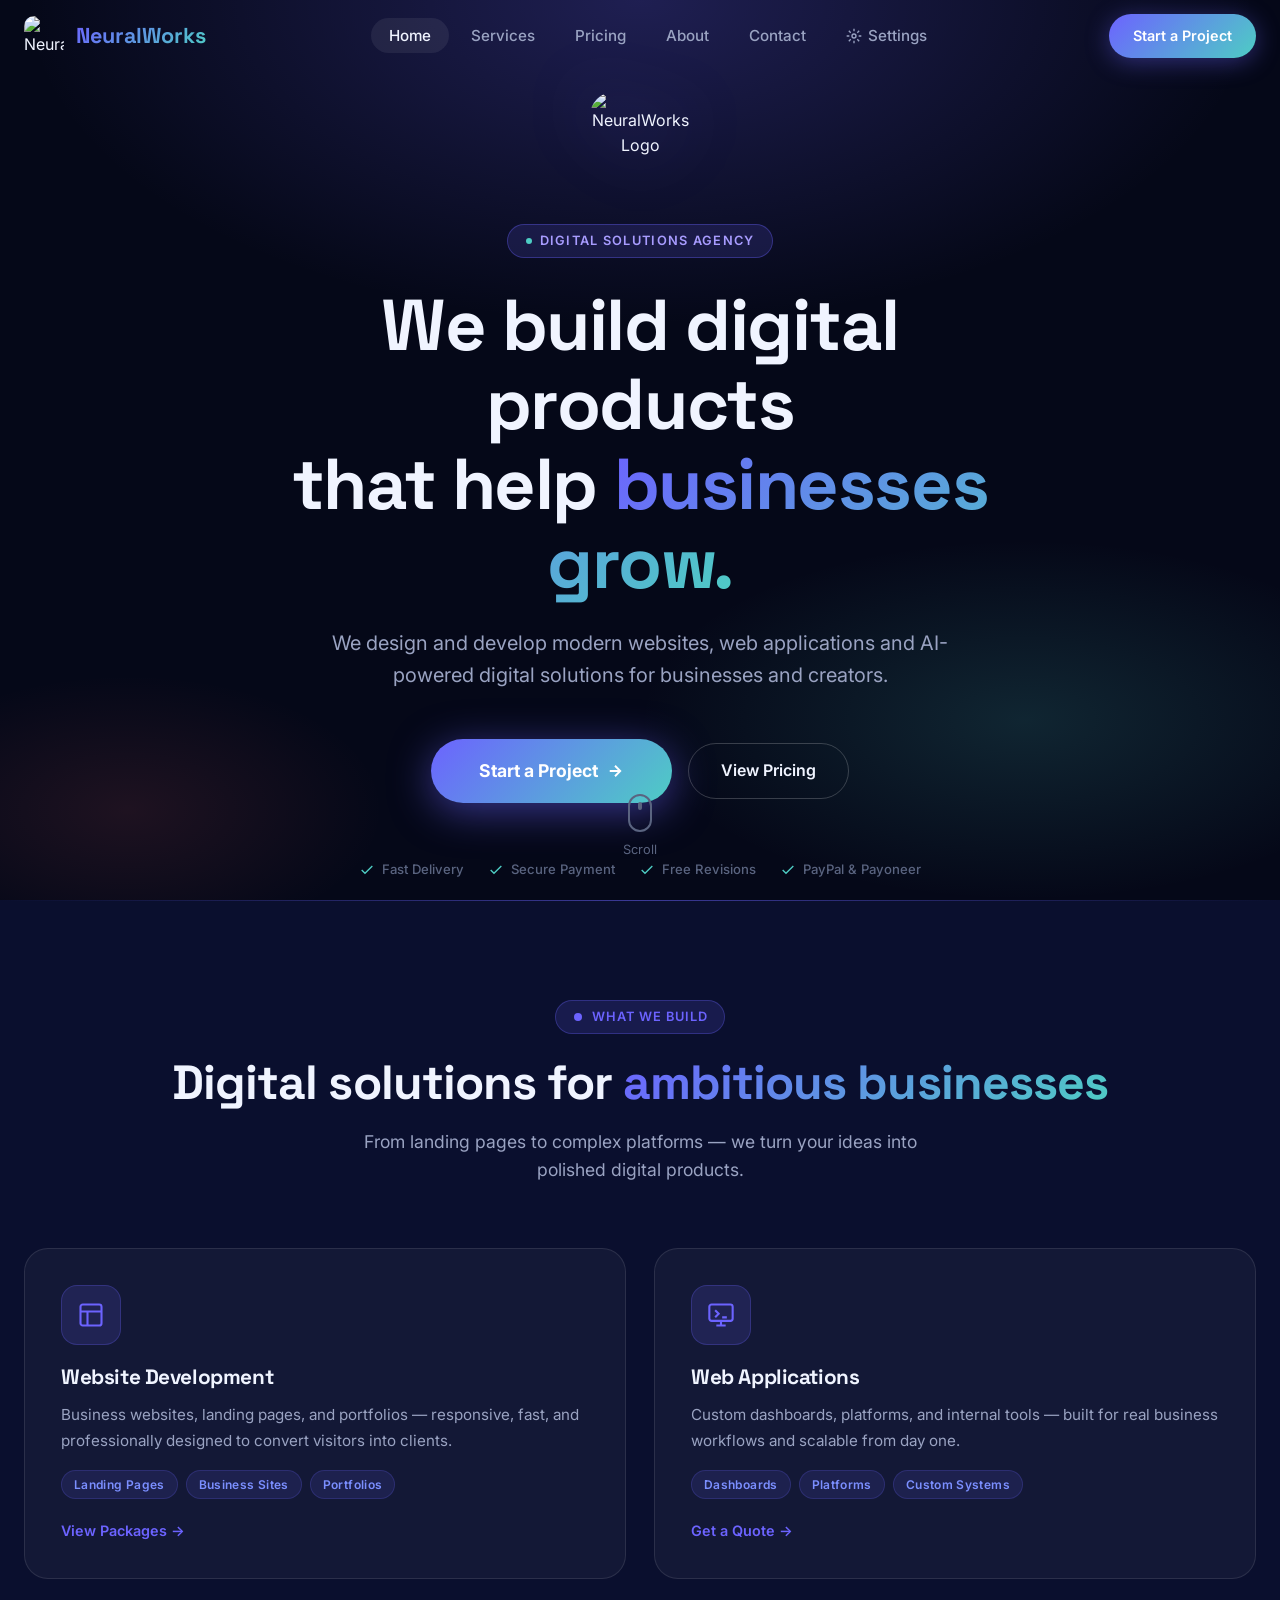
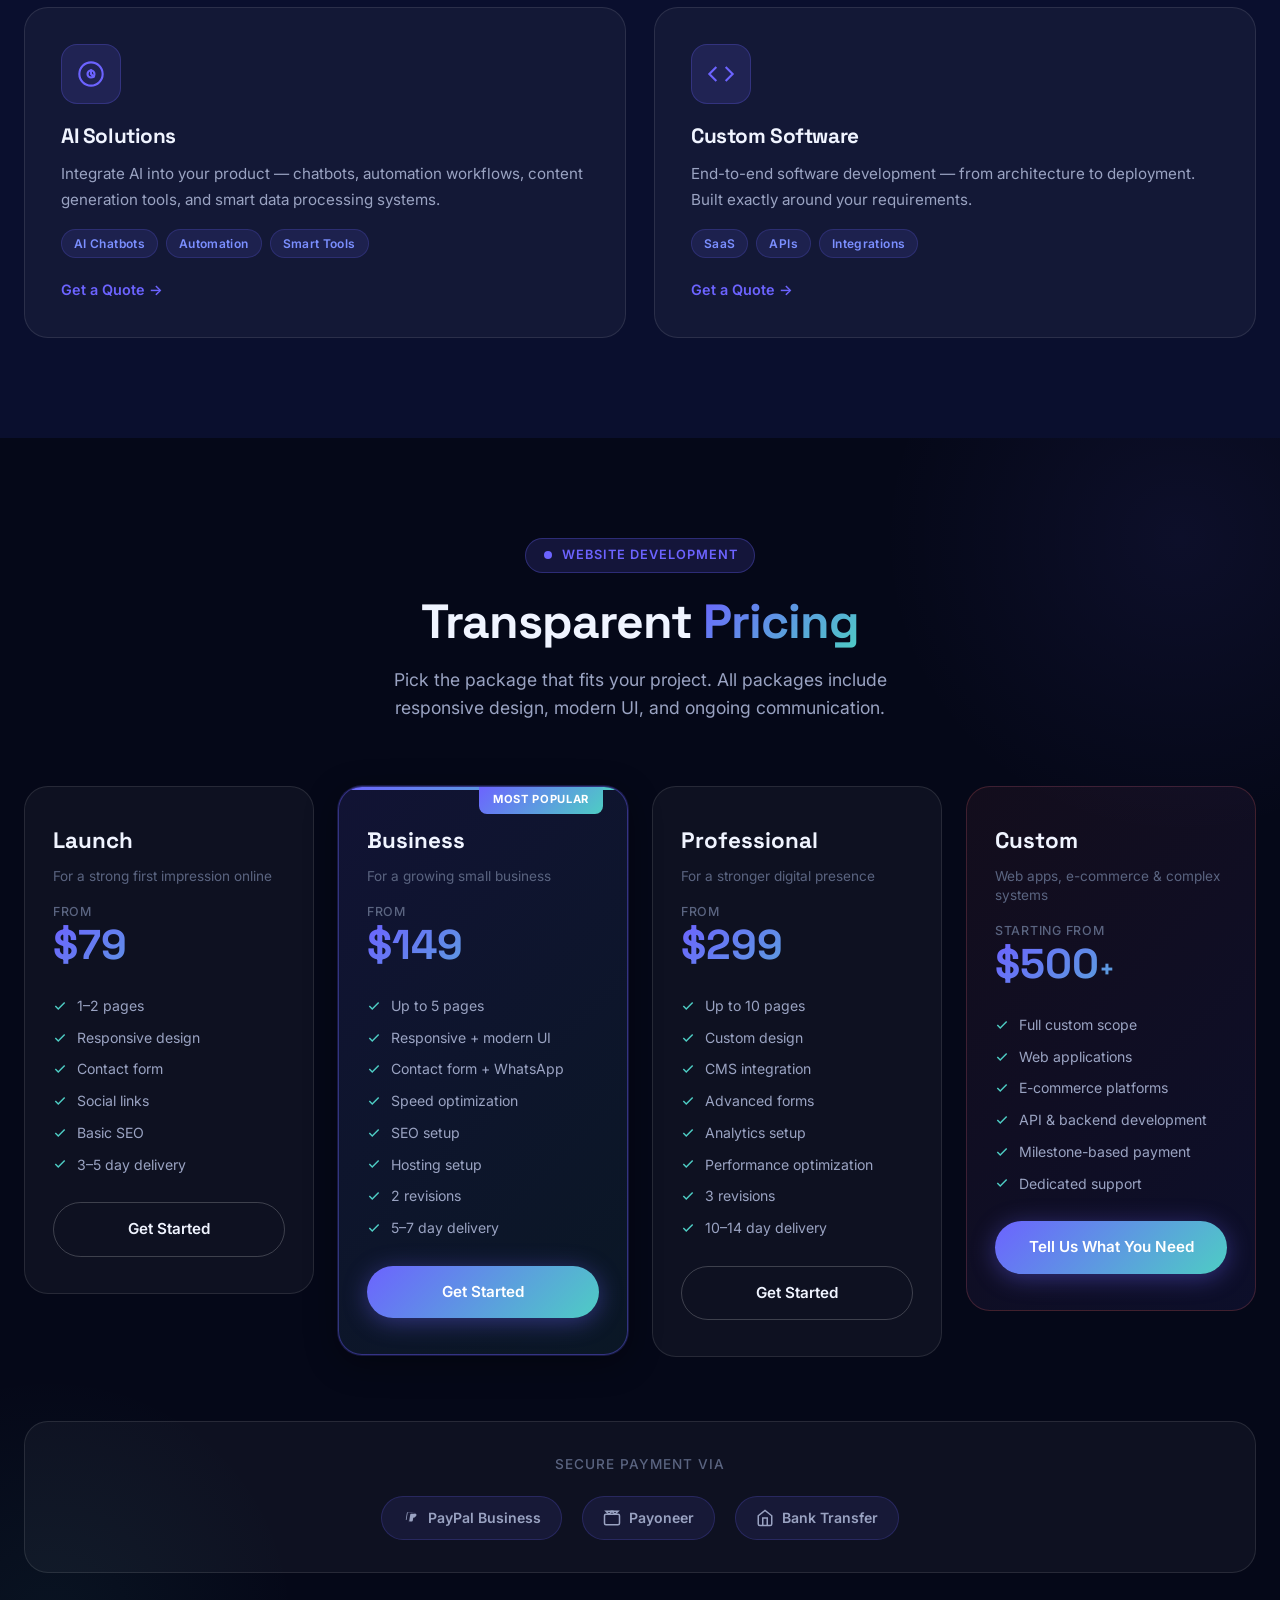
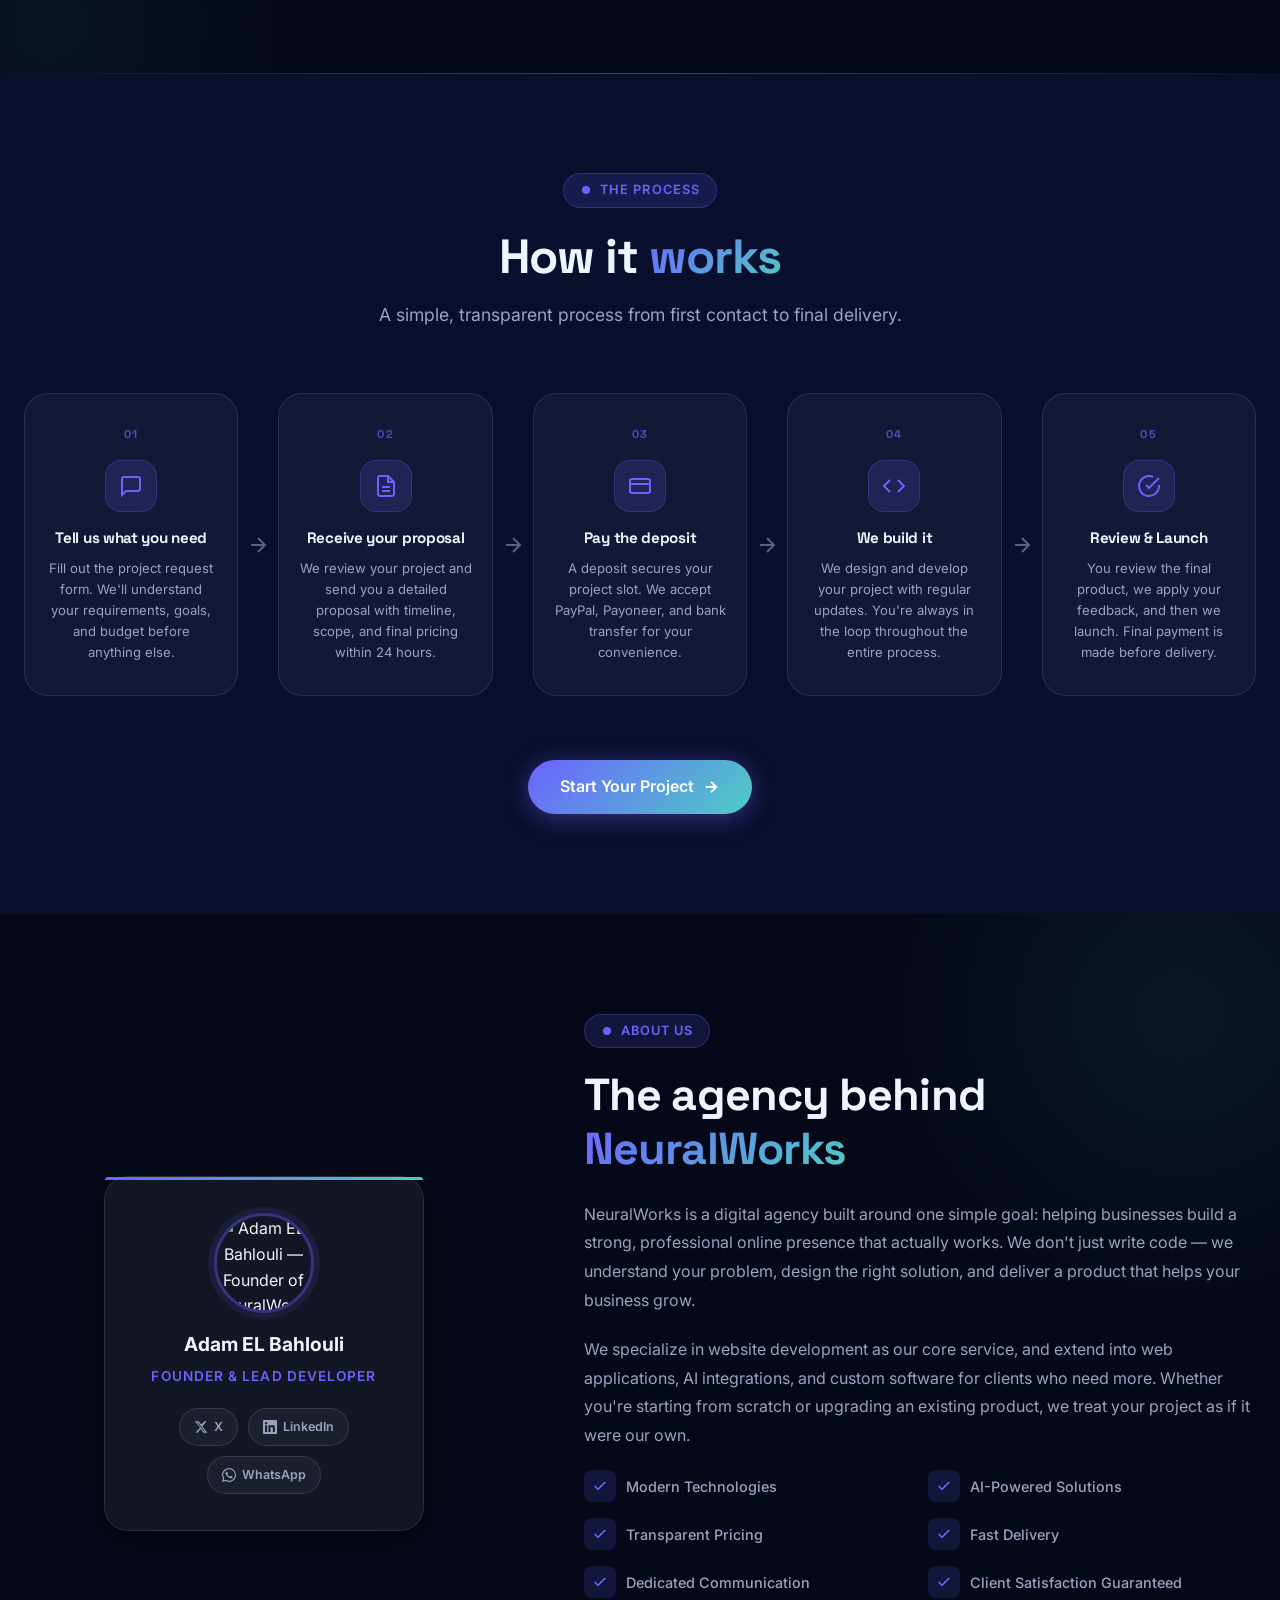
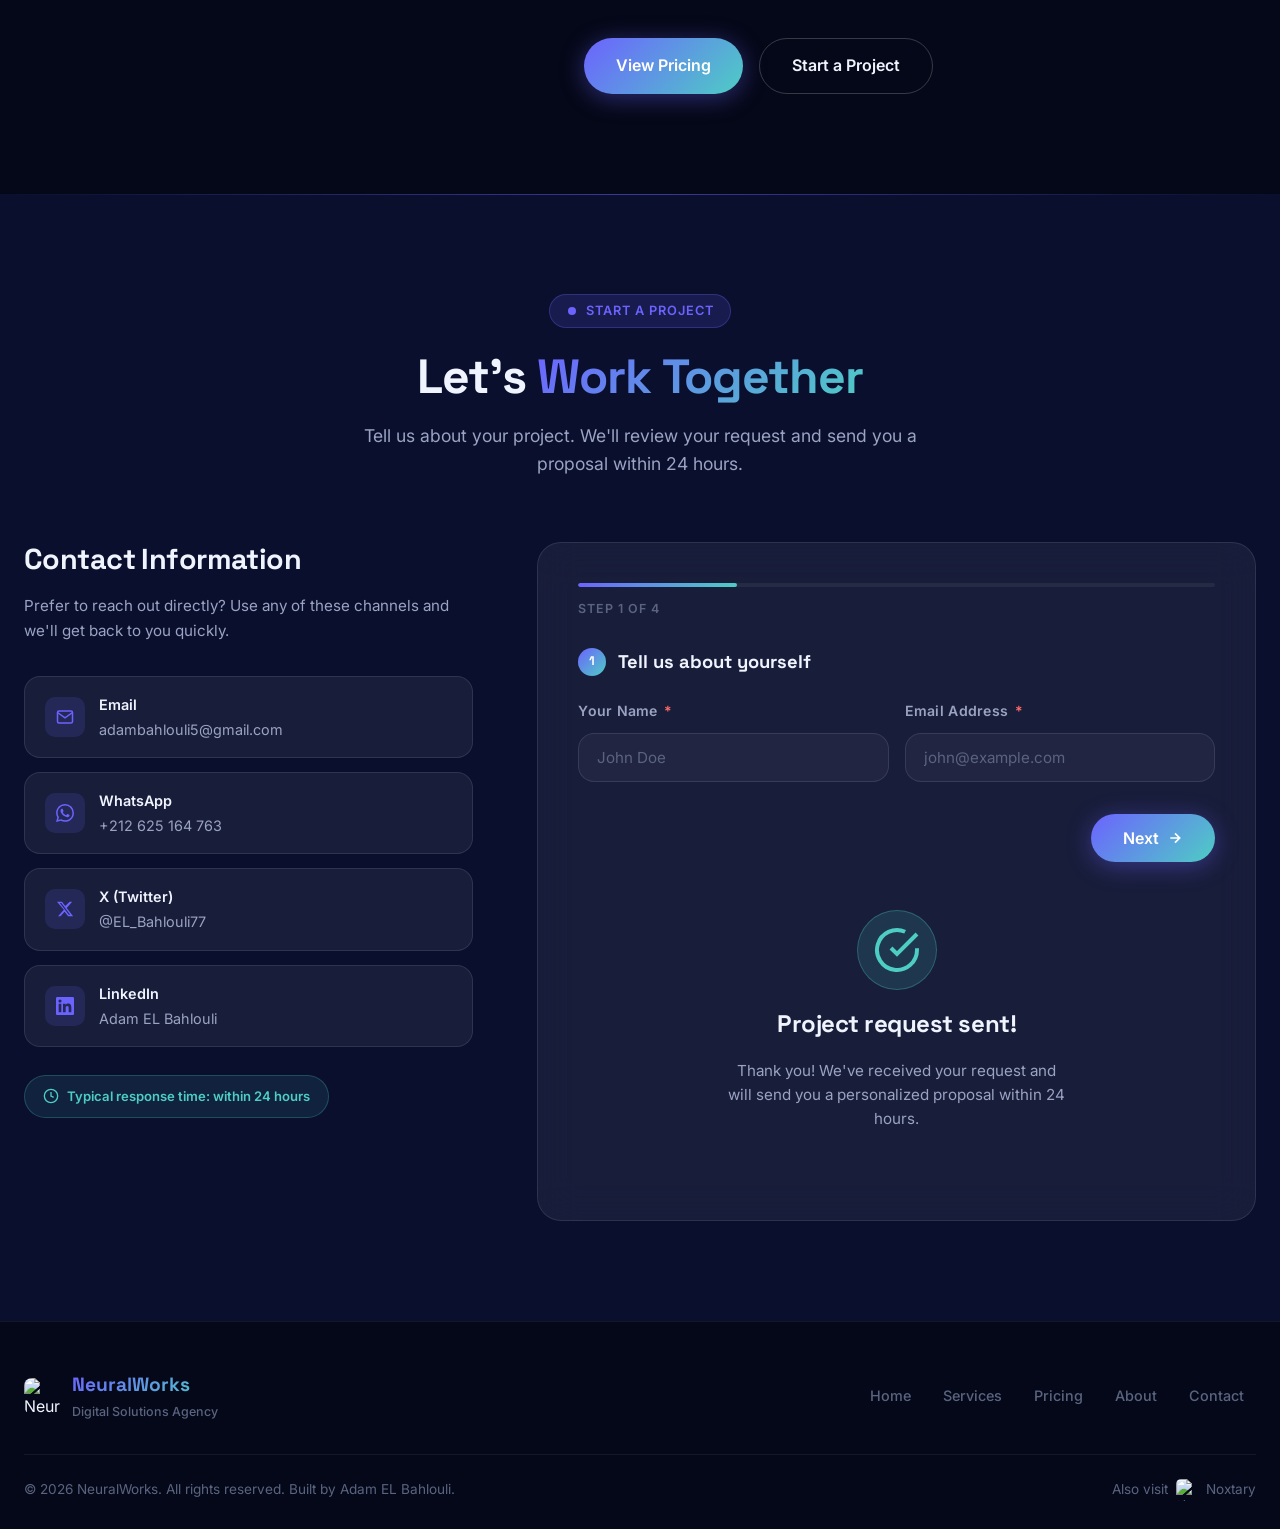
==== index.html @ 641ffaf8 "Add files via upload" ====
<!DOCTYPE html>
<html lang="en" data-theme="dark">
<head>
  <meta charset="UTF-8" />
  <meta name="viewport" content="width=device-width, initial-scale=1.0" />
  <meta name="description" content="NeuralWorks — A digital agency that designs and builds modern websites, web applications, and AI-powered digital solutions for ambitious businesses." />
  <meta name="keywords" content="NeuralWorks, digital agency, web development, website design, web applications, AI solutions, custom software, Morocco" />
  <meta name="author" content="Adam EL Bahlouli" />
  <meta property="og:title" content="NeuralWorks — Digital Solutions Agency" />
  <meta property="og:description" content="We design and build modern websites, web applications and AI-powered digital solutions for businesses and creators." />
  <meta property="og:image" content="https://i.postimg.cc/4Nc6kcV0/file-00000000b61871f4b423d0cf70eb6f37.png" />
  <title>NeuralWorks — Digital Solutions Agency</title>
  <link rel="icon" href="https://i.postimg.cc/4Nc6kcV0/file-00000000b61871f4b423d0cf70eb6f37.png" type="image/png" />
  <link rel="stylesheet" href="css/style.css" />
</head>
<body>

<!-- ==========================================
     NAVIGATION
     ========================================== -->
<nav class="navbar" id="navbar" role="navigation" aria-label="Main navigation">
  <div class="container">
    <a href="#hero" class="nav-logo" aria-label="NeuralWorks Home">
      <img src="https://i.postimg.cc/4Nc6kcV0/file-00000000b61871f4b423d0cf70eb6f37.png"
           alt="NeuralWorks Logo"
           width="40" height="40"
           loading="eager" />
      <span class="nav-logo-text">NeuralWorks</span>
    </a>

    <ul class="nav-links" role="list">
      <li><a href="#hero"       class="nav-link active" id="nav-home">Home</a></li>
      <li><a href="#services"   class="nav-link"        id="nav-services">Services</a></li>
      <li><a href="#packages"   class="nav-link"        id="nav-packages">Pricing</a></li>
      <li><a href="#about"      class="nav-link"        id="nav-about">About</a></li>
      <li><a href="#contact"    class="nav-link"        id="nav-contact">Contact</a></li>
      <li>
        <button class="nav-link settings-link" id="settings-trigger" aria-haspopup="dialog" aria-expanded="false">
          <svg width="16" height="16" viewBox="0 0 24 24" fill="none" stroke="currentColor" stroke-width="2">
            <circle cx="12" cy="12" r="3"/>
            <path d="M12 1v4M12 19v4M4.22 4.22l2.83 2.83M16.95 16.95l2.83 2.83M1 12h4M19 12h4M4.22 19.78l2.83-2.83M16.95 7.05l2.83-2.83"/>
          </svg>
          Settings
        </button>
      </li>
    </ul>

    <div class="nav-actions">
      <a href="#contact" class="btn btn-primary btn-sm nav-cta" id="nav-cta-btn">Start a Project</a>
      <button class="hamburger" id="hamburger" aria-label="Toggle menu" aria-expanded="false" aria-controls="nav-drawer">
        <span></span><span></span><span></span>
      </button>
    </div>
  </div>
</nav>

<!-- Mobile Drawer -->
<div class="nav-drawer" id="nav-drawer" aria-label="Mobile navigation">
  <a href="#hero"       class="nav-link" id="drawer-home">Home</a>
  <a href="#services"   class="nav-link" id="drawer-services">Services</a>
  <a href="#packages"   class="nav-link" id="drawer-packages">Pricing</a>
  <a href="#about"      class="nav-link" id="drawer-about">About</a>
  <a href="#contact"    class="nav-link" id="drawer-contact">Contact</a>
  <button class="nav-link settings-link" id="drawer-settings" style="width:100%;text-align:left;">
    <svg width="16" height="16" viewBox="0 0 24 24" fill="none" stroke="currentColor" stroke-width="2">
      <circle cx="12" cy="12" r="3"/>
      <path d="M12 1v4M12 19v4M4.22 4.22l2.83 2.83M16.95 16.95l2.83 2.83M1 12h4M19 12h4M4.22 19.78l2.83-2.83M16.95 7.05l2.83-2.83"/>
    </svg>
    Settings
  </button>
</div>

<!-- ==========================================
     HERO SECTION
     ========================================== -->
<section id="hero" aria-label="Hero">
  <div class="hero-bg-gradient"></div>
  <canvas id="particles-canvas" aria-hidden="true"></canvas>

  <div class="hero-content">
    <img src="https://i.postimg.cc/4Nc6kcV0/file-00000000b61871f4b423d0cf70eb6f37.png"
         alt="NeuralWorks Logo"
         class="hero-logo"
         width="100" height="100"
         loading="eager" />

    <div class="hero-badge">
      <span class="hero-badge-dot"></span>
      Digital Solutions Agency
    </div>

    <h1 class="hero-title">
      We build digital products<br>
      that help <span class="gradient-text">businesses grow.</span>
    </h1>

    <p class="hero-subtitle">
      We design and develop modern websites, web applications and AI-powered digital solutions for businesses and creators.
    </p>

    <div class="hero-cta-group">
      <a href="#contact" class="btn btn-hero" id="hero-start-btn" aria-label="Start a project with NeuralWorks">
        Start a Project
        <svg width="18" height="18" viewBox="0 0 24 24" fill="none" stroke="currentColor" stroke-width="2.5">
          <path d="M5 12h14M12 5l7 7-7 7"/>
        </svg>
      </a>
      <a href="#packages" class="btn btn-outline" id="hero-pricing-btn">
        View Pricing
      </a>
    </div>

    <div class="hero-trust-badges">
      <div class="trust-badge">
        <svg width="16" height="16" viewBox="0 0 24 24" fill="none" stroke="currentColor" stroke-width="2"><polyline points="20 6 9 17 4 12"/></svg>
        Fast Delivery
      </div>
      <div class="trust-badge">
        <svg width="16" height="16" viewBox="0 0 24 24" fill="none" stroke="currentColor" stroke-width="2"><polyline points="20 6 9 17 4 12"/></svg>
        Secure Payment
      </div>
      <div class="trust-badge">
        <svg width="16" height="16" viewBox="0 0 24 24" fill="none" stroke="currentColor" stroke-width="2"><polyline points="20 6 9 17 4 12"/></svg>
        Free Revisions
      </div>
      <div class="trust-badge">
        <svg width="16" height="16" viewBox="0 0 24 24" fill="none" stroke="currentColor" stroke-width="2"><polyline points="20 6 9 17 4 12"/></svg>
        PayPal & Payoneer
      </div>
    </div>
  </div>

  <div class="hero-scroll-indicator" aria-hidden="true">
    <div class="scroll-mouse"></div>
    <span>Scroll</span>
  </div>
</section>

<!-- ==========================================
     WHAT WE BUILD SECTION
     ========================================== -->
<section id="services" class="section" aria-label="Services">
  <div class="container">
    <div class="section-header reveal">
      <span class="section-tag">
        <svg width="12" height="12" viewBox="0 0 24 24" fill="currentColor"><circle cx="12" cy="12" r="8"/></svg>
        What We Build
      </span>
      <h2 class="section-title">Digital solutions for <span class="gradient-text">ambitious businesses</span></h2>
      <p class="section-subtitle">From landing pages to complex platforms — we turn your ideas into polished digital products.</p>
    </div>

    <div class="services-what-grid">

      <div class="what-card reveal" id="service-websites">
        <div class="what-card-icon">
          <svg width="28" height="28" viewBox="0 0 24 24" fill="none" stroke="currentColor" stroke-width="1.8">
            <rect x="3" y="3" width="18" height="18" rx="2"/><path d="M3 9h18M9 21V9"/>
          </svg>
        </div>
        <div class="what-card-content">
          <h3>Website Development</h3>
          <p>Business websites, landing pages, and portfolios — responsive, fast, and professionally designed to convert visitors into clients.</p>
          <div class="what-card-tags">
            <span>Landing Pages</span>
            <span>Business Sites</span>
            <span>Portfolios</span>
          </div>
        </div>
        <a href="#packages" class="what-card-cta">View Packages →</a>
      </div>

      <div class="what-card reveal reveal-delay-1" id="service-webapps">
        <div class="what-card-icon">
          <svg width="28" height="28" viewBox="0 0 24 24" fill="none" stroke="currentColor" stroke-width="1.8">
            <rect x="2" y="3" width="20" height="14" rx="2"/><path d="M8 21h8M12 17v4"/>
            <path d="M7 8l3 3-3 3M13 14h4"/>
          </svg>
        </div>
        <div class="what-card-content">
          <h3>Web Applications</h3>
          <p>Custom dashboards, platforms, and internal tools — built for real business workflows and scalable from day one.</p>
          <div class="what-card-tags">
            <span>Dashboards</span>
            <span>Platforms</span>
            <span>Custom Systems</span>
          </div>
        </div>
        <a href="#contact" class="what-card-cta">Get a Quote →</a>
      </div>

      <div class="what-card reveal reveal-delay-2" id="service-ai">
        <div class="what-card-icon">
          <svg width="28" height="28" viewBox="0 0 24 24" fill="none" stroke="currentColor" stroke-width="1.8">
            <path d="M12 2a10 10 0 100 20 10 10 0 000-20z"/><path d="M12 8v4l3 3"/>
            <circle cx="12" cy="12" r="3"/>
          </svg>
        </div>
        <div class="what-card-content">
          <h3>AI Solutions</h3>
          <p>Integrate AI into your product — chatbots, automation workflows, content generation tools, and smart data processing systems.</p>
          <div class="what-card-tags">
            <span>AI Chatbots</span>
            <span>Automation</span>
            <span>Smart Tools</span>
          </div>
        </div>
        <a href="#contact" class="what-card-cta">Get a Quote →</a>
      </div>

      <div class="what-card reveal reveal-delay-3" id="service-software">
        <div class="what-card-icon">
          <svg width="28" height="28" viewBox="0 0 24 24" fill="none" stroke="currentColor" stroke-width="1.8">
            <polyline points="16 18 22 12 16 6"/><polyline points="8 6 2 12 8 18"/>
          </svg>
        </div>
        <div class="what-card-content">
          <h3>Custom Software</h3>
          <p>End-to-end software development — from architecture to deployment. Built exactly around your requirements.</p>
          <div class="what-card-tags">
            <span>SaaS</span>
            <span>APIs</span>
            <span>Integrations</span>
          </div>
        </div>
        <a href="#contact" class="what-card-cta">Get a Quote →</a>
      </div>

    </div>
  </div>
</section>

<!-- ==========================================
     WEBSITE PACKAGES SECTION
     ========================================== -->
<section id="packages" class="section packages-section" aria-label="Website Packages">
  <div class="container">
    <div class="section-header reveal">
      <span class="section-tag">
        <svg width="12" height="12" viewBox="0 0 24 24" fill="currentColor"><circle cx="12" cy="12" r="8"/></svg>
        Website Development
      </span>
      <h2 class="section-title">Transparent <span class="gradient-text">Pricing</span></h2>
      <p class="section-subtitle">Pick the package that fits your project. All packages include responsive design, modern UI, and ongoing communication.</p>
    </div>

    <div class="packages-grid">

      <!-- LAUNCH -->
      <div class="package-card reveal" id="package-launch">
        <div class="package-header">
          <div class="package-name">Launch</div>
          <div class="package-tagline">For a strong first impression online</div>
          <div class="package-price">
            <span class="price-from">from</span>
            <span class="price-value">$79</span>
          </div>
        </div>
        <ul class="package-features">
          <li><svg width="14" height="14" viewBox="0 0 24 24" fill="none" stroke="currentColor" stroke-width="2.5"><polyline points="20 6 9 17 4 12"/></svg>1–2 pages</li>
          <li><svg width="14" height="14" viewBox="0 0 24 24" fill="none" stroke="currentColor" stroke-width="2.5"><polyline points="20 6 9 17 4 12"/></svg>Responsive design</li>
          <li><svg width="14" height="14" viewBox="0 0 24 24" fill="none" stroke="currentColor" stroke-width="2.5"><polyline points="20 6 9 17 4 12"/></svg>Contact form</li>
          <li><svg width="14" height="14" viewBox="0 0 24 24" fill="none" stroke="currentColor" stroke-width="2.5"><polyline points="20 6 9 17 4 12"/></svg>Social links</li>
          <li><svg width="14" height="14" viewBox="0 0 24 24" fill="none" stroke="currentColor" stroke-width="2.5"><polyline points="20 6 9 17 4 12"/></svg>Basic SEO</li>
          <li><svg width="14" height="14" viewBox="0 0 24 24" fill="none" stroke="currentColor" stroke-width="2.5"><polyline points="20 6 9 17 4 12"/></svg>3–5 day delivery</li>
        </ul>
        <a href="#contact" class="btn btn-outline package-btn" id="pkg-launch-btn">Get Started</a>
      </div>

      <!-- BUSINESS -->
      <div class="package-card package-featured reveal reveal-delay-1" id="package-business">
        <div class="package-popular-badge">Most Popular</div>
        <div class="package-header">
          <div class="package-name">Business</div>
          <div class="package-tagline">For a growing small business</div>
          <div class="package-price">
            <span class="price-from">from</span>
            <span class="price-value">$149</span>
          </div>
        </div>
        <ul class="package-features">
          <li><svg width="14" height="14" viewBox="0 0 24 24" fill="none" stroke="currentColor" stroke-width="2.5"><polyline points="20 6 9 17 4 12"/></svg>Up to 5 pages</li>
          <li><svg width="14" height="14" viewBox="0 0 24 24" fill="none" stroke="currentColor" stroke-width="2.5"><polyline points="20 6 9 17 4 12"/></svg>Responsive + modern UI</li>
          <li><svg width="14" height="14" viewBox="0 0 24 24" fill="none" stroke="currentColor" stroke-width="2.5"><polyline points="20 6 9 17 4 12"/></svg>Contact form + WhatsApp</li>
          <li><svg width="14" height="14" viewBox="0 0 24 24" fill="none" stroke="currentColor" stroke-width="2.5"><polyline points="20 6 9 17 4 12"/></svg>Speed optimization</li>
          <li><svg width="14" height="14" viewBox="0 0 24 24" fill="none" stroke="currentColor" stroke-width="2.5"><polyline points="20 6 9 17 4 12"/></svg>SEO setup</li>
          <li><svg width="14" height="14" viewBox="0 0 24 24" fill="none" stroke="currentColor" stroke-width="2.5"><polyline points="20 6 9 17 4 12"/></svg>Hosting setup</li>
          <li><svg width="14" height="14" viewBox="0 0 24 24" fill="none" stroke="currentColor" stroke-width="2.5"><polyline points="20 6 9 17 4 12"/></svg>2 revisions</li>
          <li><svg width="14" height="14" viewBox="0 0 24 24" fill="none" stroke="currentColor" stroke-width="2.5"><polyline points="20 6 9 17 4 12"/></svg>5–7 day delivery</li>
        </ul>
        <a href="#contact" class="btn btn-primary package-btn" id="pkg-business-btn">Get Started</a>
      </div>

      <!-- PROFESSIONAL -->
      <div class="package-card reveal reveal-delay-2" id="package-professional">
        <div class="package-header">
          <div class="package-name">Professional</div>
          <div class="package-tagline">For a stronger digital presence</div>
          <div class="package-price">
            <span class="price-from">from</span>
            <span class="price-value">$299</span>
          </div>
        </div>
        <ul class="package-features">
          <li><svg width="14" height="14" viewBox="0 0 24 24" fill="none" stroke="currentColor" stroke-width="2.5"><polyline points="20 6 9 17 4 12"/></svg>Up to 10 pages</li>
          <li><svg width="14" height="14" viewBox="0 0 24 24" fill="none" stroke="currentColor" stroke-width="2.5"><polyline points="20 6 9 17 4 12"/></svg>Custom design</li>
          <li><svg width="14" height="14" viewBox="0 0 24 24" fill="none" stroke="currentColor" stroke-width="2.5"><polyline points="20 6 9 17 4 12"/></svg>CMS integration</li>
          <li><svg width="14" height="14" viewBox="0 0 24 24" fill="none" stroke="currentColor" stroke-width="2.5"><polyline points="20 6 9 17 4 12"/></svg>Advanced forms</li>
          <li><svg width="14" height="14" viewBox="0 0 24 24" fill="none" stroke="currentColor" stroke-width="2.5"><polyline points="20 6 9 17 4 12"/></svg>Analytics setup</li>
          <li><svg width="14" height="14" viewBox="0 0 24 24" fill="none" stroke="currentColor" stroke-width="2.5"><polyline points="20 6 9 17 4 12"/></svg>Performance optimization</li>
          <li><svg width="14" height="14" viewBox="0 0 24 24" fill="none" stroke="currentColor" stroke-width="2.5"><polyline points="20 6 9 17 4 12"/></svg>3 revisions</li>
          <li><svg width="14" height="14" viewBox="0 0 24 24" fill="none" stroke="currentColor" stroke-width="2.5"><polyline points="20 6 9 17 4 12"/></svg>10–14 day delivery</li>
        </ul>
        <a href="#contact" class="btn btn-outline package-btn" id="pkg-professional-btn">Get Started</a>
      </div>

      <!-- CUSTOM -->
      <div class="package-card package-custom reveal reveal-delay-3" id="package-custom">
        <div class="package-header">
          <div class="package-name">Custom</div>
          <div class="package-tagline">Web apps, e-commerce &amp; complex systems</div>
          <div class="package-price">
            <span class="price-from">starting from</span>
            <span class="price-value">$500<span class="price-plus">+</span></span>
          </div>
        </div>
        <ul class="package-features">
          <li><svg width="14" height="14" viewBox="0 0 24 24" fill="none" stroke="currentColor" stroke-width="2.5"><polyline points="20 6 9 17 4 12"/></svg>Full custom scope</li>
          <li><svg width="14" height="14" viewBox="0 0 24 24" fill="none" stroke="currentColor" stroke-width="2.5"><polyline points="20 6 9 17 4 12"/></svg>Web applications</li>
          <li><svg width="14" height="14" viewBox="0 0 24 24" fill="none" stroke="currentColor" stroke-width="2.5"><polyline points="20 6 9 17 4 12"/></svg>E-commerce platforms</li>
          <li><svg width="14" height="14" viewBox="0 0 24 24" fill="none" stroke="currentColor" stroke-width="2.5"><polyline points="20 6 9 17 4 12"/></svg>API & backend development</li>
          <li><svg width="14" height="14" viewBox="0 0 24 24" fill="none" stroke="currentColor" stroke-width="2.5"><polyline points="20 6 9 17 4 12"/></svg>Milestone-based payment</li>
          <li><svg width="14" height="14" viewBox="0 0 24 24" fill="none" stroke="currentColor" stroke-width="2.5"><polyline points="20 6 9 17 4 12"/></svg>Dedicated support</li>
        </ul>
        <a href="#contact" class="btn btn-primary package-btn" id="pkg-custom-btn">Tell Us What You Need</a>
      </div>

    </div>

    <!-- Payment Methods -->
    <div class="payment-methods reveal">
      <p class="payment-label">Secure payment via</p>
      <div class="payment-badges">
        <div class="payment-badge" id="pay-paypal">
          <svg width="18" height="18" viewBox="0 0 24 24" fill="currentColor"><path d="M19.5 6.5C19.5 9.1 17.6 11.3 15 11.8L14.3 15.8C14.2 16.4 13.7 16.8 13.1 16.8H10.4C9.9 16.8 9.5 16.4 9.6 15.9L11 7.2C11.1 6.7 11.5 6.3 12 6.3H17C18.4 6.3 19.5 7.2 19.5 8.5V6.5Z"/><path d="M8 18.8L8.7 14.8H5.9C5.4 14.8 5 14.4 5.1 13.9L6.5 5.2C6.6 4.7 7 4.3 7.5 4.3H13.5C15.9 4.3 17.8 5.9 18.1 8.1C18.4 6.3 17.1 4.8 14.5 4.8H8.5C8 4.8 7.6 5.2 7.5 5.7L6 14.8H8.6L7.9 18.8H8Z"/></svg>
          PayPal Business
        </div>
        <div class="payment-badge" id="pay-payoneer">
          <svg width="18" height="18" viewBox="0 0 24 24" fill="none" stroke="currentColor" stroke-width="2"><rect x="2" y="7" width="20" height="14" rx="2"/><path d="M16 3h4l-4 4-4-4h4z"/><path d="M8 3H4l4 4 4-4H8z"/></svg>
          Payoneer
        </div>
        <div class="payment-badge" id="pay-bank">
          <svg width="18" height="18" viewBox="0 0 24 24" fill="none" stroke="currentColor" stroke-width="2"><path d="M3 9l9-7 9 7v11a2 2 0 01-2 2H5a2 2 0 01-2-2z"/><polyline points="9 22 9 12 15 12 15 22"/></svg>
          Bank Transfer
        </div>
      </div>
    </div>

  </div>
</section>

<!-- ==========================================
     HOW IT WORKS SECTION
     ========================================== -->
<section id="how-it-works" class="section" aria-label="How it works">
  <div class="container">
    <div class="section-header reveal">
      <span class="section-tag">
        <svg width="12" height="12" viewBox="0 0 24 24" fill="currentColor"><circle cx="12" cy="12" r="8"/></svg>
        The Process
      </span>
      <h2 class="section-title">How it <span class="gradient-text">works</span></h2>
      <p class="section-subtitle">A simple, transparent process from first contact to final delivery.</p>
    </div>

    <div class="steps-grid">

      <div class="step-card reveal" id="step-1">
        <div class="step-number">01</div>
        <div class="step-icon">
          <svg width="24" height="24" viewBox="0 0 24 24" fill="none" stroke="currentColor" stroke-width="2">
            <path d="M21 15a2 2 0 01-2 2H7l-4 4V5a2 2 0 012-2h14a2 2 0 012 2z"/>
          </svg>
        </div>
        <h3>Tell us what you need</h3>
        <p>Fill out the project request form. We'll understand your requirements, goals, and budget before anything else.</p>
      </div>

      <div class="step-connector reveal reveal-delay-1" aria-hidden="true">
        <svg width="24" height="24" viewBox="0 0 24 24" fill="none" stroke="currentColor" stroke-width="2"><path d="M5 12h14M12 5l7 7-7 7"/></svg>
      </div>

      <div class="step-card reveal reveal-delay-1" id="step-2">
        <div class="step-number">02</div>
        <div class="step-icon">
          <svg width="24" height="24" viewBox="0 0 24 24" fill="none" stroke="currentColor" stroke-width="2">
            <path d="M14 2H6a2 2 0 00-2 2v16a2 2 0 002 2h12a2 2 0 002-2V8z"/><polyline points="14 2 14 8 20 8"/><line x1="16" y1="13" x2="8" y2="13"/><line x1="16" y1="17" x2="8" y2="17"/>
          </svg>
        </div>
        <h3>Receive your proposal</h3>
        <p>We review your project and send you a detailed proposal with timeline, scope, and final pricing within 24 hours.</p>
      </div>

      <div class="step-connector reveal reveal-delay-2" aria-hidden="true">
        <svg width="24" height="24" viewBox="0 0 24 24" fill="none" stroke="currentColor" stroke-width="2"><path d="M5 12h14M12 5l7 7-7 7"/></svg>
      </div>

      <div class="step-card reveal reveal-delay-2" id="step-3">
        <div class="step-number">03</div>
        <div class="step-icon">
          <svg width="24" height="24" viewBox="0 0 24 24" fill="none" stroke="currentColor" stroke-width="2">
            <rect x="2" y="5" width="20" height="14" rx="2"/><line x1="2" y1="10" x2="22" y2="10"/>
          </svg>
        </div>
        <h3>Pay the deposit</h3>
        <p>A deposit secures your project slot. We accept PayPal, Payoneer, and bank transfer for your convenience.</p>
      </div>

      <div class="step-connector reveal reveal-delay-3" aria-hidden="true">
        <svg width="24" height="24" viewBox="0 0 24 24" fill="none" stroke="currentColor" stroke-width="2"><path d="M5 12h14M12 5l7 7-7 7"/></svg>
      </div>

      <div class="step-card reveal reveal-delay-3" id="step-4">
        <div class="step-number">04</div>
        <div class="step-icon">
          <svg width="24" height="24" viewBox="0 0 24 24" fill="none" stroke="currentColor" stroke-width="2">
            <polyline points="16 18 22 12 16 6"/><polyline points="8 6 2 12 8 18"/>
          </svg>
        </div>
        <h3>We build it</h3>
        <p>We design and develop your project with regular updates. You're always in the loop throughout the entire process.</p>
      </div>

      <div class="step-connector reveal reveal-delay-4" aria-hidden="true">
        <svg width="24" height="24" viewBox="0 0 24 24" fill="none" stroke="currentColor" stroke-width="2"><path d="M5 12h14M12 5l7 7-7 7"/></svg>
      </div>

      <div class="step-card reveal reveal-delay-4" id="step-5">
        <div class="step-number">05</div>
        <div class="step-icon">
          <svg width="24" height="24" viewBox="0 0 24 24" fill="none" stroke="currentColor" stroke-width="2">
            <path d="M22 11.08V12a10 10 0 11-5.93-9.14"/><polyline points="22 4 12 14.01 9 11.01"/>
          </svg>
        </div>
        <h3>Review &amp; Launch</h3>
        <p>You review the final product, we apply your feedback, and then we launch. Final payment is made before delivery.</p>
      </div>

    </div>

    <div class="steps-cta reveal">
      <a href="#contact" class="btn btn-primary" id="steps-cta-btn">
        Start Your Project
        <svg width="18" height="18" viewBox="0 0 24 24" fill="none" stroke="currentColor" stroke-width="2.5">
          <path d="M5 12h14M12 5l7 7-7 7"/>
        </svg>
      </a>
    </div>
  </div>
</section>

<!-- ==========================================
     ABOUT SECTION
     ========================================== -->
<section id="about" class="section" aria-label="About NeuralWorks">
  <div class="container">
    <div class="about-grid">

      <!-- Visual Side -->
      <div class="about-visual reveal">
        <div class="about-owner-card">
          <img src="https://i.postimg.cc/sxQrwdXf/IMG-20260625-WA0000.jpg"
               alt="Adam EL Bahlouli — Founder of NeuralWorks"
               class="owner-avatar"
               width="100" height="100"
               loading="lazy" />
          <div class="owner-name">Adam EL Bahlouli</div>
          <div class="owner-role">Founder &amp; Lead Developer</div>

          <div class="owner-socials">
            <a href="https://x.com/EL_Bahlouli77"
               target="_blank" rel="noopener noreferrer"
               class="social-btn" aria-label="Follow on X (Twitter)">
              <svg width="14" height="14" viewBox="0 0 24 24" fill="currentColor"><path d="M18.244 2.25h3.308l-7.227 8.26 8.502 11.24H16.17l-4.714-6.231-5.401 6.231H2.744l7.73-8.835L1.254 2.25H8.08l4.259 5.63zm-1.161 17.52h1.833L7.084 4.126H5.117z"/></svg>
              X
            </a>
            <a href="https://www.linkedin.com/in/adam-el-bahlouli-4b8435385"
               target="_blank" rel="noopener noreferrer"
               class="social-btn" aria-label="Connect on LinkedIn">
              <svg width="14" height="14" viewBox="0 0 24 24" fill="currentColor"><path d="M20.447 20.452h-3.554v-5.569c0-1.328-.027-3.037-1.852-3.037-1.853 0-2.136 1.445-2.136 2.939v5.667H9.351V9h3.414v1.561h.046c.477-.9 1.637-1.85 3.37-1.85 3.601 0 4.267 2.37 4.267 5.455v6.286zM5.337 7.433a2.062 2.062 0 01-2.063-2.065 2.064 2.064 0 112.063 2.065zm1.782 13.019H3.555V9h3.564v11.452zM22.225 0H1.771C.792 0 0 .774 0 1.729v20.542C0 23.227.792 24 1.771 24h20.451C23.2 24 24 23.227 24 22.271V1.729C24 .774 23.2 0 22.222 0h.003z"/></svg>
              LinkedIn
            </a>
            <a href="https://wa.me/212625164763"
               target="_blank" rel="noopener noreferrer"
               class="social-btn" aria-label="Chat on WhatsApp">
              <svg width="14" height="14" viewBox="0 0 24 24" fill="currentColor"><path d="M17.472 14.382c-.297-.149-1.758-.867-2.03-.967-.273-.099-.471-.148-.67.15-.197.297-.767.966-.94 1.164-.173.199-.347.223-.644.075-.297-.15-1.255-.463-2.39-1.475-.883-.788-1.48-1.761-1.653-2.059-.173-.297-.018-.458.13-.606.134-.133.298-.347.446-.52.149-.174.198-.298.298-.497.099-.198.05-.371-.025-.52-.075-.149-.669-1.612-.916-2.207-.242-.579-.487-.5-.669-.51-.173-.008-.371-.01-.57-.01-.198 0-.52.074-.792.372-.272.297-1.04 1.016-1.04 2.479 0 1.462 1.065 2.875 1.213 3.074.149.198 2.096 3.2 5.077 4.487.709.306 1.262.489 1.694.625.712.227 1.36.195 1.871.118.571-.085 1.758-.719 2.006-1.413.248-.694.248-1.289.173-1.413-.074-.124-.272-.198-.57-.347m-5.421 7.403h-.004a9.87 9.87 0 01-5.031-1.378l-.361-.214-3.741.982.998-3.648-.235-.374a9.86 9.86 0 01-1.51-5.26c.001-5.45 4.436-9.884 9.888-9.884 2.64 0 5.122 1.03 6.988 2.898a9.825 9.825 0 012.893 6.994c-.003 5.45-4.437 9.884-9.885 9.884m8.413-18.297A11.815 11.815 0 0012.05 0C5.495 0 .16 5.335.157 11.892c0 2.096.547 4.142 1.588 5.945L.057 24l6.305-1.654a11.882 11.882 0 005.683 1.448h.005c6.554 0 11.89-5.335 11.893-11.893a11.821 11.821 0 00-3.48-8.413z"/></svg>
              WhatsApp
            </a>
          </div>
        </div>
      </div>

      <!-- Content Side -->
      <div class="about-content reveal reveal-delay-2">
        <span class="section-tag">
          <svg width="12" height="12" viewBox="0 0 24 24" fill="currentColor"><circle cx="12" cy="12" r="8"/></svg>
          About Us
        </span>
        <h2>The agency behind <span class="gradient-text">NeuralWorks</span></h2>
        <p class="about-description">
          NeuralWorks is a digital agency built around one simple goal: helping businesses build a strong, professional online presence that actually works. We don't just write code — we understand your problem, design the right solution, and deliver a product that helps your business grow.
        </p>
        <p class="about-description">
          We specialize in website development as our core service, and extend into web applications, AI integrations, and custom software for clients who need more. Whether you're starting from scratch or upgrading an existing product, we treat your project as if it were our own.
        </p>

        <div class="about-highlights">
          <div class="highlight-item">
            <div class="highlight-icon" aria-hidden="true">
              <svg width="16" height="16" viewBox="0 0 24 24" fill="none" stroke="currentColor" stroke-width="2.5"><polyline points="20 6 9 17 4 12"/></svg>
            </div>
            Modern Technologies
          </div>
          <div class="highlight-item">
            <div class="highlight-icon" aria-hidden="true">
              <svg width="16" height="16" viewBox="0 0 24 24" fill="none" stroke="currentColor" stroke-width="2.5"><polyline points="20 6 9 17 4 12"/></svg>
            </div>
            AI-Powered Solutions
          </div>
          <div class="highlight-item">
            <div class="highlight-icon" aria-hidden="true">
              <svg width="16" height="16" viewBox="0 0 24 24" fill="none" stroke="currentColor" stroke-width="2.5"><polyline points="20 6 9 17 4 12"/></svg>
            </div>
            Transparent Pricing
          </div>
          <div class="highlight-item">
            <div class="highlight-icon" aria-hidden="true">
              <svg width="16" height="16" viewBox="0 0 24 24" fill="none" stroke="currentColor" stroke-width="2.5"><polyline points="20 6 9 17 4 12"/></svg>
            </div>
            Fast Delivery
          </div>
          <div class="highlight-item">
            <div class="highlight-icon" aria-hidden="true">
              <svg width="16" height="16" viewBox="0 0 24 24" fill="none" stroke="currentColor" stroke-width="2.5"><polyline points="20 6 9 17 4 12"/></svg>
            </div>
            Dedicated Communication
          </div>
          <div class="highlight-item">
            <div class="highlight-icon" aria-hidden="true">
              <svg width="16" height="16" viewBox="0 0 24 24" fill="none" stroke="currentColor" stroke-width="2.5"><polyline points="20 6 9 17 4 12"/></svg>
            </div>
            Client Satisfaction Guaranteed
          </div>
        </div>

        <div style="display:flex;gap:16px;flex-wrap:wrap;">
          <a href="#packages" class="btn btn-primary" id="about-pricing-btn">View Pricing</a>
          <a href="#contact" class="btn btn-outline" id="about-contact-btn">Start a Project</a>
        </div>
      </div>
    </div>
  </div>
</section>

<!-- ==========================================
     CONTACT SECTION — MULTI-STEP FORM
     ========================================== -->
<section id="contact" class="section contact-section" aria-label="Start a Project">
  <div class="container">
    <div class="section-header reveal">
      <span class="section-tag">
        <svg width="12" height="12" viewBox="0 0 24 24" fill="currentColor"><circle cx="12" cy="12" r="8"/></svg>
        Start a Project
      </span>
      <h2 class="section-title">Let's <span class="gradient-text">Work Together</span></h2>
      <p class="section-subtitle">Tell us about your project. We'll review your request and send you a proposal within 24 hours.</p>
    </div>

    <div class="contact-grid">
      <!-- Contact Info -->
      <div class="contact-info reveal">
        <h3>Contact Information</h3>
        <p>Prefer to reach out directly? Use any of these channels and we'll get back to you quickly.</p>

        <div class="contact-channels">
          <a href="mailto:adambahlouli5@gmail.com"
             class="contact-channel" aria-label="Send an email" id="contact-email-link">
            <div class="contact-channel-icon" aria-hidden="true">
              <svg width="18" height="18" viewBox="0 0 24 24" fill="none" stroke="currentColor" stroke-width="2"><path d="M4 4h16c1.1 0 2 .9 2 2v12c0 1.1-.9 2-2 2H4c-1.1 0-2-.9-2-2V6c0-1.1.9-2 2-2z"/><polyline points="22,6 12,13 2,6"/></svg>
            </div>
            <div>
              <div style="font-weight:600;color:var(--text-primary);margin-bottom:2px;">Email</div>
              <div>adambahlouli5@gmail.com</div>
            </div>
          </a>

          <a href="https://wa.me/212625164763"
             target="_blank" rel="noopener noreferrer"
             class="contact-channel" aria-label="Chat on WhatsApp" id="contact-whatsapp-link">
            <div class="contact-channel-icon" aria-hidden="true">
              <svg width="18" height="18" viewBox="0 0 24 24" fill="currentColor"><path d="M17.472 14.382c-.297-.149-1.758-.867-2.03-.967-.273-.099-.471-.148-.67.15-.197.297-.767.966-.94 1.164-.173.199-.347.223-.644.075-.297-.15-1.255-.463-2.39-1.475-.883-.788-1.48-1.761-1.653-2.059-.173-.297-.018-.458.13-.606.134-.133.298-.347.446-.52.149-.174.198-.298.298-.497.099-.198.05-.371-.025-.52-.075-.149-.669-1.612-.916-2.207-.242-.579-.487-.5-.669-.51-.173-.008-.371-.01-.57-.01-.198 0-.52.074-.792.372-.272.297-1.04 1.016-1.04 2.479 0 1.462 1.065 2.875 1.213 3.074.149.198 2.096 3.2 5.077 4.487.709.306 1.262.489 1.694.625.712.227 1.36.195 1.871.118.571-.085 1.758-.719 2.006-1.413.248-.694.248-1.289.173-1.413-.074-.124-.272-.198-.57-.347m-5.421 7.403h-.004a9.87 9.87 0 01-5.031-1.378l-.361-.214-3.741.982.998-3.648-.235-.374a9.86 9.86 0 01-1.51-5.26c.001-5.45 4.436-9.884 9.888-9.884 2.64 0 5.122 1.03 6.988 2.898a9.825 9.825 0 012.893 6.994c-.003 5.45-4.437 9.884-9.885 9.884m8.413-18.297A11.815 11.815 0 0012.05 0C5.495 0 .16 5.335.157 11.892c0 2.096.547 4.142 1.588 5.945L.057 24l6.305-1.654a11.882 11.882 0 005.683 1.448h.005c6.554 0 11.89-5.335 11.893-11.893a11.821 11.821 0 00-3.48-8.413z"/></svg>
            </div>
            <div>
              <div style="font-weight:600;color:var(--text-primary);margin-bottom:2px;">WhatsApp</div>
              <div>+212 625 164 763</div>
            </div>
          </a>

          <a href="https://x.com/EL_Bahlouli77"
             target="_blank" rel="noopener noreferrer"
             class="contact-channel" aria-label="Follow on X Twitter" id="contact-x-link">
            <div class="contact-channel-icon" aria-hidden="true">
              <svg width="18" height="18" viewBox="0 0 24 24" fill="currentColor"><path d="M18.244 2.25h3.308l-7.227 8.26 8.502 11.24H16.17l-4.714-6.231-5.401 6.231H2.744l7.73-8.835L1.254 2.25H8.08l4.259 5.63zm-1.161 17.52h1.833L7.084 4.126H5.117z"/></svg>
            </div>
            <div>
              <div style="font-weight:600;color:var(--text-primary);margin-bottom:2px;">X (Twitter)</div>
              <div>@EL_Bahlouli77</div>
            </div>
          </a>

          <a href="https://www.linkedin.com/in/adam-el-bahlouli-4b8435385"
             target="_blank" rel="noopener noreferrer"
             class="contact-channel" aria-label="Connect on LinkedIn" id="contact-linkedin-link">
            <div class="contact-channel-icon" aria-hidden="true">
              <svg width="18" height="18" viewBox="0 0 24 24" fill="currentColor"><path d="M20.447 20.452h-3.554v-5.569c0-1.328-.027-3.037-1.852-3.037-1.853 0-2.136 1.445-2.136 2.939v5.667H9.351V9h3.414v1.561h.046c.477-.9 1.637-1.85 3.37-1.85 3.601 0 4.267 2.37 4.267 5.455v6.286zM5.337 7.433a2.062 2.062 0 01-2.063-2.065 2.064 2.064 0 112.063 2.065zm1.782 13.019H3.555V9h3.564v11.452zM22.225 0H1.771C.792 0 0 .774 0 1.729v20.542C0 23.227.792 24 1.771 24h20.451C23.2 24 24 23.227 24 22.271V1.729C24 .774 23.2 0 22.222 0h.003z"/></svg>
            </div>
            <div>
              <div style="font-weight:600;color:var(--text-primary);margin-bottom:2px;">LinkedIn</div>
              <div>Adam EL Bahlouli</div>
            </div>
          </a>
        </div>

        <div class="response-time-badge">
          <svg width="16" height="16" viewBox="0 0 24 24" fill="none" stroke="currentColor" stroke-width="2"><circle cx="12" cy="12" r="10"/><polyline points="12 6 12 12 16 14"/></svg>
          Typical response time: within 24 hours
        </div>
      </div>

      <!-- Multi-Step Project Form -->
      <div class="reveal reveal-delay-2">
        <form class="contact-form multi-step-form" id="contact-form" novalidate aria-label="Project request form">

          <!-- Step Progress -->
          <div class="form-progress" aria-label="Form progress">
            <div class="form-progress-bar" id="form-progress-bar" style="width: 25%"></div>
          </div>
          <div class="form-step-indicator" id="form-step-indicator" aria-live="polite">Step 1 of 4</div>

          <!-- STEP 1: Basic Info -->
          <div class="form-step active" id="step-1-form" data-step="1">
            <div class="form-step-title">
              <span class="step-pill">1</span>
              Tell us about yourself
            </div>

            <div class="form-row">
              <div class="form-group">
                <label for="contact-name" class="form-label">Your Name <span class="required">*</span></label>
                <input type="text" id="contact-name" name="name" class="form-input"
                       placeholder="John Doe" required autocomplete="name" />
              </div>
              <div class="form-group">
                <label for="contact-email" class="form-label">Email Address <span class="required">*</span></label>
                <input type="email" id="contact-email" name="email" class="form-input"
                       placeholder="john@example.com" required autocomplete="email" />
              </div>
            </div>

            <div class="form-actions">
              <div></div>
              <button type="button" class="btn btn-primary form-next" id="step1-next" data-next="2">
                Next
                <svg width="16" height="16" viewBox="0 0 24 24" fill="none" stroke="currentColor" stroke-width="2.5"><path d="M5 12h14M12 5l7 7-7 7"/></svg>
              </button>
            </div>
          </div>

          <!-- STEP 2: Project Type & Budget -->
          <div class="form-step" id="step-2-form" data-step="2">
            <div class="form-step-title">
              <span class="step-pill">2</span>
              Project details
            </div>

            <div class="form-group">
              <label class="form-label">What type of project do you need? <span class="required">*</span></label>
              <div class="option-grid" id="project-type-grid" role="group" aria-label="Project type">
                <button type="button" class="option-btn" data-value="Landing Page" id="opt-landing">Landing Page</button>
                <button type="button" class="option-btn" data-value="Business Website" id="opt-business">Business Website</button>
                <button type="button" class="option-btn" data-value="Portfolio" id="opt-portfolio">Portfolio</button>
                <button type="button" class="option-btn" data-value="E-commerce" id="opt-ecommerce">E-commerce</button>
                <button type="button" class="option-btn" data-value="Web Application" id="opt-webapp">Web Application</button>
                <button type="button" class="option-btn" data-value="Other" id="opt-other">Other</button>
              </div>
              <input type="hidden" id="project-type" name="project_type" />
            </div>

            <div class="form-group">
              <label class="form-label">What is your budget? <span class="required">*</span></label>
              <div class="option-grid" id="budget-grid" role="group" aria-label="Budget range">
                <button type="button" class="option-btn" data-value="$50–$100" id="opt-budget1">$50 – $100</button>
                <button type="button" class="option-btn" data-value="$100–$200" id="opt-budget2">$100 – $200</button>
                <button type="button" class="option-btn" data-value="$200–$500" id="opt-budget3">$200 – $500</button>
                <button type="button" class="option-btn" data-value="$500+" id="opt-budget4">$500+</button>
              </div>
              <input type="hidden" id="budget" name="budget" />
            </div>

            <div class="form-actions">
              <button type="button" class="btn btn-outline form-prev" id="step2-prev" data-prev="1">
                <svg width="16" height="16" viewBox="0 0 24 24" fill="none" stroke="currentColor" stroke-width="2.5"><path d="M19 12H5M12 19l-7-7 7-7"/></svg>
                Back
              </button>
              <button type="button" class="btn btn-primary form-next" id="step2-next" data-next="3">
                Next
                <svg width="16" height="16" viewBox="0 0 24 24" fill="none" stroke="currentColor" stroke-width="2.5"><path d="M5 12h14M12 5l7 7-7 7"/></svg>
              </button>
            </div>
          </div>

          <!-- STEP 3: Existing Assets -->
          <div class="form-step" id="step-3-form" data-step="3">
            <div class="form-step-title">
              <span class="step-pill">3</span>
              Do you already have…
            </div>

            <div class="form-group">
              <label class="form-label">Select everything that applies:</label>
              <div class="checkbox-grid">
                <label class="checkbox-option" id="chk-domain">
                  <input type="checkbox" name="assets" value="Domain" id="asset-domain" />
                  <span class="checkbox-custom"></span>
                  <span class="checkbox-label">
                    <svg width="16" height="16" viewBox="0 0 24 24" fill="none" stroke="currentColor" stroke-width="2"><circle cx="12" cy="12" r="10"/><path d="M2 12h20M12 2a15.3 15.3 0 014 10 15.3 15.3 0 01-4 10 15.3 15.3 0 01-4-10 15.3 15.3 0 014-10z"/></svg>
                    Domain Name
                  </span>
                </label>
                <label class="checkbox-option" id="chk-hosting">
                  <input type="checkbox" name="assets" value="Hosting" id="asset-hosting" />
                  <span class="checkbox-custom"></span>
                  <span class="checkbox-label">
                    <svg width="16" height="16" viewBox="0 0 24 24" fill="none" stroke="currentColor" stroke-width="2"><rect x="2" y="2" width="20" height="8" rx="2"/><rect x="2" y="14" width="20" height="8" rx="2"/><line x1="6" y1="6" x2="6.01" y2="6"/><line x1="6" y1="18" x2="6.01" y2="18"/></svg>
                    Web Hosting
                  </span>
                </label>
                <label class="checkbox-option" id="chk-logo">
                  <input type="checkbox" name="assets" value="Logo" id="asset-logo" />
                  <span class="checkbox-custom"></span>
                  <span class="checkbox-label">
                    <svg width="16" height="16" viewBox="0 0 24 24" fill="none" stroke="currentColor" stroke-width="2"><circle cx="12" cy="12" r="3"/><path d="M12 1v4M12 19v4M4.22 4.22l2.83 2.83M16.95 16.95l2.83 2.83"/></svg>
                    Logo / Brand
                  </span>
                </label>
                <label class="checkbox-option" id="chk-content">
                  <input type="checkbox" name="assets" value="Content" id="asset-content" />
                  <span class="checkbox-custom"></span>
                  <span class="checkbox-label">
                    <svg width="16" height="16" viewBox="0 0 24 24" fill="none" stroke="currentColor" stroke-width="2"><path d="M14 2H6a2 2 0 00-2 2v16a2 2 0 002 2h12a2 2 0 002-2V8z"/><polyline points="14 2 14 8 20 8"/><line x1="16" y1="13" x2="8" y2="13"/></svg>
                    Website Content
                  </span>
                </label>
              </div>
            </div>

            <div class="form-actions">
              <button type="button" class="btn btn-outline form-prev" id="step3-prev" data-prev="2">
                <svg width="16" height="16" viewBox="0 0 24 24" fill="none" stroke="currentColor" stroke-width="2.5"><path d="M19 12H5M12 19l-7-7 7-7"/></svg>
                Back
              </button>
              <button type="button" class="btn btn-primary form-next" id="step3-next" data-next="4">
                Next
                <svg width="16" height="16" viewBox="0 0 24 24" fill="none" stroke="currentColor" stroke-width="2.5"><path d="M5 12h14M12 5l7 7-7 7"/></svg>
              </button>
            </div>
          </div>

          <!-- STEP 4: Project Description -->
          <div class="form-step" id="step-4-form" data-step="4">
            <div class="form-step-title">
              <span class="step-pill">4</span>
              Describe your project
            </div>

            <div class="form-group">
              <label for="contact-message" class="form-label">Tell us more about your project <span class="required">*</span></label>
              <textarea id="contact-message" name="message" class="form-textarea"
                        placeholder="Describe your project, goals, inspiration, or any specific requirements you have in mind…" required></textarea>
            </div>

            <div class="form-summary" id="form-summary" aria-live="polite">
              <!-- Summary of previous answers will be injected here -->
            </div>

            <div class="form-actions">
              <button type="button" class="btn btn-outline form-prev" id="step4-prev" data-prev="3">
                <svg width="16" height="16" viewBox="0 0 24 24" fill="none" stroke="currentColor" stroke-width="2.5"><path d="M19 12H5M12 19l-7-7 7-7"/></svg>
                Back
              </button>
              <button type="submit" class="btn btn-primary form-submit" id="contact-submit">
                Send Request
                <svg width="18" height="18" viewBox="0 0 24 24" fill="none" stroke="currentColor" stroke-width="2.5">
                  <line x1="22" y1="2" x2="11" y2="13"/><polygon points="22 2 15 22 11 13 2 9 22 2"/>
                </svg>
              </button>
            </div>
          </div>

          <!-- SUCCESS STATE -->
          <div class="form-success-state" id="form-success-state" aria-live="polite" role="status" hidden>
            <div class="success-icon">
              <svg width="48" height="48" viewBox="0 0 24 24" fill="none" stroke="currentColor" stroke-width="2"><path d="M22 11.08V12a10 10 0 11-5.93-9.14"/><polyline points="22 4 12 14.01 9 11.01"/></svg>
            </div>
            <h3>Project request sent!</h3>
            <p>Thank you! We've received your request and will send you a personalized proposal within 24 hours.</p>
          </div>

          <!-- ERROR STATE -->
          <div class="form-error" id="form-error" role="alert" aria-live="assertive" hidden>
            ❌ Failed to send your request. Please try again or contact us directly.
          </div>

        </form>
      </div>
    </div>
  </div>
</section>

<!-- ==========================================
     FOOTER
     ========================================== -->
<footer role="contentinfo">
  <div class="container">
    <div class="footer-main">
      <div class="footer-brand">
        <img src="https://i.postimg.cc/4Nc6kcV0/file-00000000b61871f4b423d0cf70eb6f37.png"
             alt="NeuralWorks Logo"
             class="footer-logo"
             width="36" height="36"
             loading="lazy" />
        <div>
          <span class="footer-brand-name">NeuralWorks</span>
          <div class="footer-tagline">Digital Solutions Agency</div>
        </div>
      </div>

      <nav class="footer-nav" aria-label="Footer navigation">
        <a href="#hero" id="footer-home">Home</a>
        <a href="#services" id="footer-services">Services</a>
        <a href="#packages" id="footer-packages">Pricing</a>
        <a href="#about" id="footer-about">About</a>
        <a href="#contact" id="footer-contact">Contact</a>
      </nav>
    </div>

    <div class="footer-divider"></div>

    <div class="footer-bottom">
      <span class="footer-copy">© 2026 NeuralWorks. All rights reserved. Built by Adam EL Bahlouli.</span>
      <a href="https://noxtary.vercel.app/"
         target="_blank" rel="noopener noreferrer"
         class="footer-powered" id="footer-noxtary" aria-label="Visit Noxtary">
        Also visit
        <img src="https://i.postimg.cc/P5BdcqZL/1000105011.png"
             alt="Noxtary Logo"
             width="22" height="22"
             loading="lazy" />
        Noxtary
      </a>
    </div>
  </div>
</footer>

<!-- ==========================================
     SETTINGS PANEL
     ========================================== -->
<div class="settings-overlay" id="settings-overlay" role="presentation" aria-hidden="true"></div>
<div class="settings-panel" id="settings-panel" role="dialog" aria-modal="true" aria-label="Settings">
  <div class="settings-header">
    <h2 class="settings-title">Settings</h2>
    <button class="settings-close" id="settings-close" aria-label="Close settings">
      <svg width="18" height="18" viewBox="0 0 24 24" fill="none" stroke="currentColor" stroke-width="2.5">
        <line x1="18" y1="6" x2="6" y2="18"/><line x1="6" y1="6" x2="18" y2="18"/>
      </svg>
    </button>
  </div>

  <div class="settings-section">
    <div class="settings-section-title">Appearance</div>
    <div class="theme-toggle-group" role="radiogroup" aria-label="Theme selection">
      <button class="theme-option active" id="theme-dark" role="radio" aria-checked="true" aria-label="Dark mode">
        <span class="theme-icon" aria-hidden="true">🌙</span>
        Dark Mode
      </button>
      <button class="theme-option" id="theme-light" role="radio" aria-checked="false" aria-label="Light mode">
        <span class="theme-icon" aria-hidden="true">☀️</span>
        Light Mode
      </button>
    </div>
  </div>

  <div class="settings-section">
    <div class="settings-section-title">Developer</div>
    <div class="dev-card">
      <img src="https://i.postimg.cc/sxQrwdXf/IMG-20260625-WA0000.jpg"
           alt="Adam EL Bahlouli"
           class="dev-avatar"
           width="56" height="56"
           loading="lazy" />
      <div class="dev-info">
        <div class="dev-name">Adam EL Bahlouli</div>
        <div class="dev-role">Founder &amp; Lead Developer</div>
        <div class="dev-links">
          <a href="https://x.com/EL_Bahlouli77" target="_blank" rel="noopener noreferrer" class="dev-link" aria-label="X Twitter">
            <svg width="11" height="11" viewBox="0 0 24 24" fill="currentColor"><path d="M18.244 2.25h3.308l-7.227 8.26 8.502 11.24H16.17l-4.714-6.231-5.401 6.231H2.744l7.73-8.835L1.254 2.25H8.08l4.259 5.63zm-1.161 17.52h1.833L7.084 4.126H5.117z"/></svg>
            X
          </a>
          <a href="https://www.linkedin.com/in/adam-el-bahlouli-4b8435385" target="_blank" rel="noopener noreferrer" class="dev-link" aria-label="LinkedIn">
            <svg width="11" height="11" viewBox="0 0 24 24" fill="currentColor"><path d="M20.447 20.452h-3.554v-5.569c0-1.328-.027-3.037-1.852-3.037-1.853 0-2.136 1.445-2.136 2.939v5.667H9.351V9h3.414v1.561h.046c.477-.9 1.637-1.85 3.37-1.85 3.601 0 4.267 2.37 4.267 5.455v6.286zM5.337 7.433a2.062 2.062 0 01-2.063-2.065 2.064 2.064 0 112.063 2.065zm1.782 13.019H3.555V9h3.564v11.452zM22.225 0H1.771C.792 0 0 .774 0 1.729v20.542C0 23.227.792 24 1.771 24h20.451C23.2 24 24 23.227 24 22.271V1.729C24 .774 23.2 0 22.222 0h.003z"/></svg>
            LinkedIn
          </a>
          <a href="https://wa.me/212625164763" target="_blank" rel="noopener noreferrer" class="dev-link" aria-label="WhatsApp">
            <svg width="11" height="11" viewBox="0 0 24 24" fill="currentColor"><path d="M17.472 14.382c-.297-.149-1.758-.867-2.03-.967-.273-.099-.471-.148-.67.15-.197.297-.767.966-.94 1.164-.173.199-.347.223-.644.075-.297-.15-1.255-.463-2.39-1.475-.883-.788-1.48-1.761-1.653-2.059-.173-.297-.018-.458.13-.606.134-.133.298-.347.446-.52.149-.174.198-.298.298-.497.099-.198.05-.371-.025-.52-.075-.149-.669-1.612-.916-2.207-.242-.579-.487-.5-.669-.51-.173-.008-.371-.01-.57-.01-.198 0-.52.074-.792.372-.272.297-1.04 1.016-1.04 2.479 0 1.462 1.065 2.875 1.213 3.074.149.198 2.096 3.2 5.077 4.487.709.306 1.262.489 1.694.625.712.227 1.36.195 1.871.118.571-.085 1.758-.719 2.006-1.413.248-.694.248-1.289.173-1.413-.074-.124-.272-.198-.57-.347m-5.421 7.403h-.004a9.87 9.87 0 01-5.031-1.378l-.361-.214-3.741.982.998-3.648-.235-.374a9.86 9.86 0 01-1.51-5.26c.001-5.45 4.436-9.884 9.888-9.884 2.64 0 5.122 1.03 6.988 2.898a9.825 9.825 0 012.893 6.994c-.003 5.45-4.437 9.884-9.885 9.884m8.413-18.297A11.815 11.815 0 0012.05 0C5.495 0 .16 5.335.157 11.892c0 2.096.547 4.142 1.588 5.945L.057 24l6.305-1.654a11.882 11.882 0 005.683 1.448h.005c6.554 0 11.89-5.335 11.893-11.893a11.821 11.821 0 00-3.48-8.413z"/></svg>
            WhatsApp
          </a>
          <a href="https://noxtary.vercel.app/" target="_blank" rel="noopener noreferrer" class="dev-link" aria-label="Noxtary">
            <svg width="11" height="11" viewBox="0 0 24 24" fill="none" stroke="currentColor" stroke-width="2"><circle cx="12" cy="12" r="10"/><path d="M2 12h20M12 2a15.3 15.3 0 014 10 15.3 15.3 0 01-4 10 15.3 15.3 0 01-4-10 15.3 15.3 0 014-10z"/></svg>
            Noxtary
          </a>
        </div>
      </div>
    </div>
  </div>
</div>

<!-- Toast Container -->
<div class="toast-container" id="toast-container" aria-live="polite" aria-atomic="false"></div>

<!-- ==========================================
     SCRIPTS
     ========================================== -->
<script src="https://cdn.jsdelivr.net/npm/@emailjs/browser@4/dist/email.min.js"></script>
<script src="js/particles.js" defer></script>
<script src="js/theme.js" defer></script>
<script src="js/main.js" defer></script>

</body>
</html>
---- css/style.css ----
/* ==========================================
   NeuralWorks — Global CSS Design System
   ========================================== */

@import url('https://fonts.googleapis.com/css2?family=Inter:wght@300;400;500;600;700;800;900&family=Space+Grotesk:wght@300;400;500;600;700&display=swap');

/* ---- CSS Custom Properties ---- */
:root {
  /* Colors — Dark Theme (default) */
  --bg-primary: #050818;
  --bg-secondary: #0a0f2e;
  --bg-card: rgba(255, 255, 255, 0.04);
  --bg-card-hover: rgba(255, 255, 255, 0.08);
  --bg-glass: rgba(255, 255, 255, 0.06);
  --bg-glass-border: rgba(255, 255, 255, 0.1);

  --text-primary: #f0f4ff;
  --text-secondary: #9aa3c2;
  --text-muted: #5a6480;
  --text-accent: #7b8fff;

  --accent-primary: #6c63ff;
  --accent-secondary: #4ecdc4;
  --accent-tertiary: #ff6b6b;
  --accent-gold: #ffd700;

  --gradient-hero: linear-gradient(135deg, #6c63ff 0%, #4ecdc4 50%, #ff6b6b 100%);
  --gradient-primary: linear-gradient(135deg, #6c63ff, #4ecdc4);
  --gradient-card: linear-gradient(135deg, rgba(108, 99, 255, 0.15), rgba(78, 205, 196, 0.05));
  --gradient-text: linear-gradient(135deg, #6c63ff, #4ecdc4);

  --shadow-sm: 0 2px 8px rgba(0, 0, 0, 0.3);
  --shadow-md: 0 8px 32px rgba(0, 0, 0, 0.4);
  --shadow-lg: 0 20px 60px rgba(0, 0, 0, 0.5);
  --shadow-glow: 0 0 40px rgba(108, 99, 255, 0.3);
  --shadow-glow-sm: 0 0 20px rgba(108, 99, 255, 0.2);

  --border-glass: 1px solid rgba(255, 255, 255, 0.1);
  --border-accent: 1px solid rgba(108, 99, 255, 0.4);

  --radius-sm: 8px;
  --radius-md: 16px;
  --radius-lg: 24px;
  --radius-xl: 32px;
  --radius-full: 9999px;

  --transition-fast: 0.2s ease;
  --transition-base: 0.35s ease;
  --transition-slow: 0.6s ease;

  --nav-height: 72px;
  --section-padding: 100px;

  --font-primary: 'Inter', sans-serif;
  --font-display: 'Space Grotesk', sans-serif;
}

/* ---- Light Theme ---- */
[data-theme="light"] {
  --bg-primary: #f5f7ff;
  --bg-secondary: #eef0fc;
  --bg-card: rgba(255, 255, 255, 0.85);
  --bg-card-hover: rgba(255, 255, 255, 0.95);
  --bg-glass: rgba(255, 255, 255, 0.7);
  --bg-glass-border: rgba(108, 99, 255, 0.15);

  --text-primary: #0d1136;
  --text-secondary: #3a4170;
  --text-muted: #8890b5;
  --text-accent: #6c63ff;

  --shadow-sm: 0 2px 8px rgba(108, 99, 255, 0.1);
  --shadow-md: 0 8px 32px rgba(108, 99, 255, 0.15);
  --shadow-lg: 0 20px 60px rgba(108, 99, 255, 0.2);
  --shadow-glow: 0 0 40px rgba(108, 99, 255, 0.2);

  --border-glass: 1px solid rgba(108, 99, 255, 0.15);
  --bg-card: rgba(255, 255, 255, 0.9);
}

/* ---- Reset & Base ---- */
*, *::before, *::after {
  box-sizing: border-box;
  margin: 0;
  padding: 0;
}

html {
  scroll-behavior: smooth;
  font-size: 16px;
  overflow-x: hidden;
}

body {
  font-family: var(--font-primary);
  background: var(--bg-primary);
  color: var(--text-primary);
  line-height: 1.6;
  overflow-x: hidden;
  transition: background 0.4s ease, color 0.4s ease;
  min-height: 100vh;
}

img {
  max-width: 100%;
  height: auto;
  display: block;
}

a {
  text-decoration: none;
  color: inherit;
}

button {
  cursor: pointer;
  border: none;
  outline: none;
  font-family: inherit;
}

ul, ol {
  list-style: none;
}

/* ---- Typography ---- */
h1, h2, h3, h4, h5, h6 {
  font-family: var(--font-display);
  font-weight: 700;
  line-height: 1.2;
  letter-spacing: -0.02em;
}

.gradient-text {
  background: var(--gradient-text);
  -webkit-background-clip: text;
  -webkit-text-fill-color: transparent;
  background-clip: text;
}

/* ---- Layout Utilities ---- */
.container {
  width: 100%;
  max-width: 1280px;
  margin: 0 auto;
  padding: 0 24px;
}

.section {
  padding: var(--section-padding) 0;
}

.section-header {
  text-align: center;
  margin-bottom: 64px;
}

.section-tag {
  display: inline-flex;
  align-items: center;
  gap: 8px;
  background: rgba(108, 99, 255, 0.15);
  border: 1px solid rgba(108, 99, 255, 0.3);
  color: var(--accent-primary);
  font-size: 0.8rem;
  font-weight: 600;
  letter-spacing: 0.08em;
  text-transform: uppercase;
  padding: 6px 16px;
  border-radius: var(--radius-full);
  margin-bottom: 20px;
}

.section-title {
  font-size: clamp(2rem, 4vw, 3rem);
  color: var(--text-primary);
  margin-bottom: 16px;
}

.section-subtitle {
  font-size: 1.1rem;
  color: var(--text-secondary);
  max-width: 560px;
  margin: 0 auto;
}

/* ---- Buttons ---- */
.btn {
  display: inline-flex;
  align-items: center;
  justify-content: center;
  gap: 8px;
  padding: 14px 32px;
  border-radius: var(--radius-full);
  font-size: 1rem;
  font-weight: 600;
  font-family: var(--font-primary);
  transition: all var(--transition-base);
  position: relative;
  overflow: hidden;
  white-space: nowrap;
}

.btn::before {
  content: '';
  position: absolute;
  inset: 0;
  background: rgba(255,255,255,0.12);
  opacity: 0;
  transition: opacity var(--transition-fast);
}

.btn:hover::before {
  opacity: 1;
}

.btn-primary {
  background: var(--gradient-primary);
  color: #fff;
  box-shadow: 0 4px 24px rgba(108, 99, 255, 0.4);
}

.btn-primary:hover {
  transform: translateY(-2px);
  box-shadow: 0 8px 32px rgba(108, 99, 255, 0.6);
}

.btn-outline {
  background: transparent;
  border: 1px solid rgba(255,255,255,0.2);
  color: var(--text-primary);
}

[data-theme="light"] .btn-outline {
  border-color: rgba(108, 99, 255, 0.3);
}

.btn-outline:hover {
  border-color: var(--accent-primary);
  color: var(--accent-primary);
  transform: translateY(-2px);
}

.btn-sm {
  padding: 10px 24px;
  font-size: 0.9rem;
}

/* ---- Glass Card ---- */
.glass-card {
  background: var(--bg-glass);
  border: var(--border-glass);
  backdrop-filter: blur(20px);
  -webkit-backdrop-filter: blur(20px);
  border-radius: var(--radius-lg);
}

/* ============================================
   NAVIGATION
   ============================================ */
.navbar {
  position: fixed;
  top: 0;
  left: 0;
  right: 0;
  z-index: 1000;
  height: var(--nav-height);
  display: flex;
  align-items: center;
  transition: all var(--transition-base);
}

.navbar.scrolled {
  background: rgba(5, 8, 24, 0.85);
  backdrop-filter: blur(24px);
  -webkit-backdrop-filter: blur(24px);
  border-bottom: 1px solid rgba(255,255,255,0.06);
  box-shadow: 0 4px 24px rgba(0,0,0,0.3);
}

[data-theme="light"] .navbar.scrolled {
  background: rgba(245, 247, 255, 0.85);
  border-bottom: 1px solid rgba(108, 99, 255, 0.1);
}

.navbar .container {
  display: flex;
  align-items: center;
  justify-content: space-between;
  gap: 24px;
}

.nav-logo {
  display: flex;
  align-items: center;
  gap: 12px;
  flex-shrink: 0;
  text-decoration: none;
}

.nav-logo img {
  width: 40px;
  height: 40px;
  border-radius: 10px;
  object-fit: contain;
}

.nav-logo-text {
  font-family: var(--font-display);
  font-size: 1.35rem;
  font-weight: 700;
  background: var(--gradient-text);
  -webkit-background-clip: text;
  -webkit-text-fill-color: transparent;
  background-clip: text;
}

.nav-links {
  display: flex;
  align-items: center;
  gap: 4px;
}

.nav-link {
  padding: 8px 18px;
  border-radius: var(--radius-full);
  color: var(--text-secondary);
  font-size: 0.95rem;
  font-weight: 500;
  transition: all var(--transition-fast);
  position: relative;
  background: none;
}

.nav-link:hover,
.nav-link.active {
  color: var(--text-primary);
  background: rgba(255,255,255,0.07);
}

.nav-link.settings-link {
  display: flex;
  align-items: center;
  gap: 6px;
}

.nav-actions {
  display: flex;
  align-items: center;
  gap: 12px;
}

.nav-cta {
  padding: 10px 24px;
  font-size: 0.9rem;
}

/* Hamburger */
.hamburger {
  display: none;
  flex-direction: column;
  gap: 5px;
  background: none;
  padding: 8px;
  border-radius: 8px;
  transition: background var(--transition-fast);
}

.hamburger:hover {
  background: rgba(255,255,255,0.08);
}

.hamburger span {
  display: block;
  width: 24px;
  height: 2px;
  background: var(--text-primary);
  border-radius: 2px;
  transition: all var(--transition-base);
}

.hamburger.open span:nth-child(1) { transform: translateY(7px) rotate(45deg); }
.hamburger.open span:nth-child(2) { opacity: 0; transform: scaleX(0); }
.hamburger.open span:nth-child(3) { transform: translateY(-7px) rotate(-45deg); }

/* Mobile Nav Drawer */
.nav-drawer {
  position: fixed;
  top: var(--nav-height);
  left: 0;
  right: 0;
  background: rgba(5, 8, 24, 0.97);
  backdrop-filter: blur(24px);
  border-bottom: 1px solid rgba(255,255,255,0.06);
  padding: 24px;
  display: none;
  flex-direction: column;
  gap: 8px;
  z-index: 999;
  transform: translateY(-20px);
  opacity: 0;
  pointer-events: none;
  transition: all var(--transition-base);
}

[data-theme="light"] .nav-drawer {
  background: rgba(245, 247, 255, 0.97);
}

.nav-drawer.open {
  transform: translateY(0);
  opacity: 1;
  pointer-events: all;
}

.nav-drawer .nav-link {
  padding: 14px 20px;
  border-radius: var(--radius-md);
  font-size: 1rem;
  width: 100%;
  text-align: left;
}

/* ============================================
   HERO SECTION
   ============================================ */
#hero {
  position: relative;
  min-height: 100vh;
  display: flex;
  align-items: center;
  justify-content: center;
  overflow: hidden;
  padding-top: var(--nav-height);
}

#particles-canvas {
  position: absolute;
  inset: 0;
  z-index: 2;
  pointer-events: none;
}

.hero-bg-gradient {
  position: absolute;
  inset: 0;
  background:
    radial-gradient(ellipse 80% 60% at 50% 0%, rgba(108,99,255,0.25) 0%, transparent 60%),
    radial-gradient(ellipse 60% 40% at 80% 80%, rgba(78,205,196,0.15) 0%, transparent 50%),
    radial-gradient(ellipse 40% 30% at 10% 90%, rgba(255,107,107,0.1) 0%, transparent 50%);
  z-index: 1;
}

.hero-content {
  position: relative;
  z-index: 10;
  text-align: center;
  max-width: 860px;
  margin: 0 auto;
  padding: 0 24px;
}

.hero-logo {
  width: 100px;
  height: 100px;
  object-fit: contain;
  border-radius: 24px;
  margin: 0 auto 32px;
  filter: drop-shadow(0 0 30px rgba(108, 99, 255, 0.5));
  animation: heroLogoPulse 3s ease-in-out infinite;
}

@keyframes heroLogoPulse {
  0%, 100% { filter: drop-shadow(0 0 30px rgba(108, 99, 255, 0.5)); }
  50% { filter: drop-shadow(0 0 50px rgba(108, 99, 255, 0.8)); }
}

.hero-badge {
  display: inline-flex;
  align-items: center;
  gap: 8px;
  background: rgba(108, 99, 255, 0.15);
  border: 1px solid rgba(108, 99, 255, 0.35);
  color: #a89cff;
  font-size: 0.8rem;
  font-weight: 600;
  letter-spacing: 0.1em;
  text-transform: uppercase;
  padding: 6px 18px;
  border-radius: var(--radius-full);
  margin-bottom: 28px;
  animation: fadeInDown 0.8s ease 0.2s both;
}

.hero-badge-dot {
  width: 6px;
  height: 6px;
  background: var(--accent-secondary);
  border-radius: 50%;
  animation: dotPulse 2s ease-in-out infinite;
}

@keyframes dotPulse {
  0%, 100% { opacity: 1; transform: scale(1); }
  50% { opacity: 0.5; transform: scale(1.5); }
}

.hero-title {
  font-size: clamp(2.4rem, 6vw, 4.5rem);
  line-height: 1.1;
  color: var(--text-primary);
  margin-bottom: 24px;
  animation: fadeInUp 0.8s ease 0.3s both;
}

.hero-subtitle {
  font-size: clamp(1rem, 2.5vw, 1.25rem);
  color: var(--text-secondary);
  margin-bottom: 48px;
  animation: fadeInUp 0.8s ease 0.5s both;
  font-weight: 400;
  max-width: 640px;
  margin-left: auto;
  margin-right: auto;
}

.hero-cta-group {
  display: flex;
  align-items: center;
  justify-content: center;
  gap: 16px;
  flex-wrap: wrap;
  animation: fadeInUp 0.8s ease 0.6s both;
  margin-bottom: 56px;
}

.btn-hero {
  padding: 18px 48px;
  font-size: 1.1rem;
  background: var(--gradient-primary);
  color: #fff;
  border-radius: var(--radius-full);
  font-weight: 700;
  box-shadow: 0 8px 40px rgba(108, 99, 255, 0.5);
  transition: all var(--transition-base);
  position: relative;
  overflow: hidden;
}

.btn-hero::after {
  content: '';
  position: absolute;
  inset: 0;
  background: linear-gradient(135deg, rgba(255,255,255,0.2), transparent);
  opacity: 0;
  transition: opacity var(--transition-fast);
}

.btn-hero:hover {
  transform: translateY(-4px) scale(1.02);
  box-shadow: 0 16px 60px rgba(108, 99, 255, 0.7);
}

.btn-hero:hover::after {
  opacity: 1;
}

/* Hero Trust Badges */
.hero-trust-badges {
  display: flex;
  align-items: center;
  justify-content: center;
  gap: 24px;
  flex-wrap: wrap;
  animation: fadeInUp 0.8s ease 0.8s both;
}

.trust-badge {
  display: inline-flex;
  align-items: center;
  gap: 7px;
  font-size: 0.82rem;
  color: var(--text-muted);
  font-weight: 500;
}

.trust-badge svg {
  color: var(--accent-secondary);
  flex-shrink: 0;
}

.hero-scroll-indicator {
  position: absolute;
  bottom: 40px;
  left: 50%;
  transform: translateX(-50%);
  display: flex;
  flex-direction: column;
  align-items: center;
  gap: 8px;
  color: var(--text-muted);
  font-size: 0.8rem;
  animation: scrollBounce 2s ease-in-out infinite;
  z-index: 10;
}

.scroll-mouse {
  width: 24px;
  height: 38px;
  border: 2px solid var(--text-muted);
  border-radius: 12px;
  position: relative;
}

.scroll-mouse::after {
  content: '';
  position: absolute;
  top: 6px;
  left: 50%;
  transform: translateX(-50%);
  width: 4px;
  height: 8px;
  background: var(--text-muted);
  border-radius: 2px;
  animation: scrollWheel 2s ease-in-out infinite;
}

@keyframes scrollWheel {
  0% { opacity: 1; transform: translateX(-50%) translateY(0); }
  100% { opacity: 0; transform: translateX(-50%) translateY(14px); }
}

@keyframes scrollBounce {
  0%, 100% { transform: translateX(-50%) translateY(0); }
  50% { transform: translateX(-50%) translateY(8px); }
}

/* ============================================
   SERVICES (WHAT WE BUILD) SECTION
   ============================================ */
#services {
  background: var(--bg-secondary);
  position: relative;
  overflow: hidden;
}

#services::before {
  content: '';
  position: absolute;
  top: 0; left: 0; right: 0;
  height: 1px;
  background: linear-gradient(90deg, transparent, rgba(108,99,255,0.5), transparent);
}

.services-what-grid {
  display: grid;
  grid-template-columns: repeat(2, 1fr);
  gap: 28px;
}

.what-card {
  background: var(--bg-card);
  border: var(--border-glass);
  border-radius: var(--radius-lg);
  padding: 36px;
  display: flex;
  flex-direction: column;
  gap: 20px;
  transition: all var(--transition-base);
  position: relative;
  overflow: hidden;
}

.what-card::before {
  content: '';
  position: absolute;
  inset: 0;
  background: var(--gradient-card);
  opacity: 0;
  transition: opacity var(--transition-base);
  border-radius: inherit;
}

.what-card:hover {
  transform: translateY(-6px);
  border-color: rgba(108, 99, 255, 0.4);
  box-shadow: var(--shadow-lg), var(--shadow-glow);
}

.what-card:hover::before {
  opacity: 1;
}

.what-card-icon {
  width: 60px;
  height: 60px;
  background: rgba(108, 99, 255, 0.15);
  border: 1px solid rgba(108, 99, 255, 0.25);
  border-radius: var(--radius-md);
  display: flex;
  align-items: center;
  justify-content: center;
  color: var(--accent-primary);
  flex-shrink: 0;
  position: relative;
  z-index: 1;
  transition: all var(--transition-base);
}

.what-card:hover .what-card-icon {
  background: var(--gradient-primary);
  color: #fff;
  border-color: transparent;
  box-shadow: 0 8px 24px rgba(108, 99, 255, 0.4);
}

.what-card-content {
  flex: 1;
  position: relative;
  z-index: 1;
}

.what-card-content h3 {
  font-size: 1.3rem;
  font-weight: 700;
  color: var(--text-primary);
  margin-bottom: 12px;
}

.what-card-content p {
  font-size: 0.95rem;
  color: var(--text-secondary);
  line-height: 1.7;
  margin-bottom: 16px;
}

.what-card-tags {
  display: flex;
  gap: 8px;
  flex-wrap: wrap;
}

.what-card-tags span {
  padding: 4px 12px;
  background: rgba(108, 99, 255, 0.12);
  border: 1px solid rgba(108, 99, 255, 0.2);
  border-radius: var(--radius-full);
  font-size: 0.75rem;
  font-weight: 600;
  color: var(--text-accent);
  letter-spacing: 0.03em;
}

.what-card-cta {
  position: relative;
  z-index: 1;
  font-size: 0.9rem;
  font-weight: 600;
  color: var(--accent-primary);
  display: inline-flex;
  align-items: center;
  gap: 4px;
  transition: gap var(--transition-fast);
  width: fit-content;
}

.what-card:hover .what-card-cta {
  gap: 8px;
}

/* ============================================
   PACKAGES SECTION
   ============================================ */
.packages-section {
  background: var(--bg-primary);
  position: relative;
  overflow: hidden;
}

.packages-section::before {
  content: '';
  position: absolute;
  top: -200px; right: -200px;
  width: 600px; height: 600px;
  background: radial-gradient(circle, rgba(108, 99, 255, 0.08) 0%, transparent 70%);
  border-radius: 50%;
  pointer-events: none;
}

.packages-section::after {
  content: '';
  position: absolute;
  bottom: -200px; left: -200px;
  width: 500px; height: 500px;
  background: radial-gradient(circle, rgba(78, 205, 196, 0.06) 0%, transparent 70%);
  border-radius: 50%;
  pointer-events: none;
}

.packages-grid {
  display: grid;
  grid-template-columns: repeat(4, 1fr);
  gap: 24px;
  align-items: start;
  margin-bottom: 64px;
}

.package-card {
  background: var(--bg-card);
  border: var(--border-glass);
  border-radius: var(--radius-lg);
  padding: 36px 28px;
  display: flex;
  flex-direction: column;
  gap: 28px;
  transition: all var(--transition-base);
  position: relative;
  overflow: hidden;
}

.package-card:hover {
  transform: translateY(-6px);
  border-color: rgba(108, 99, 255, 0.35);
  box-shadow: var(--shadow-lg), var(--shadow-glow-sm);
}

/* Featured package */
.package-featured {
  background: linear-gradient(135deg, rgba(108, 99, 255, 0.12), rgba(78, 205, 196, 0.08));
  border-color: rgba(108, 99, 255, 0.4);
  box-shadow: 0 0 0 1px rgba(108, 99, 255, 0.2), var(--shadow-md);
}

.package-featured:hover {
  box-shadow: var(--shadow-lg), var(--shadow-glow);
  border-color: rgba(108, 99, 255, 0.6);
}

.package-featured::before {
  content: '';
  position: absolute;
  top: 0; left: 0; right: 0;
  height: 3px;
  background: var(--gradient-primary);
  border-radius: var(--radius-lg) var(--radius-lg) 0 0;
}

/* Custom package */
.package-custom {
  background: linear-gradient(135deg, rgba(255, 107, 107, 0.06), rgba(108, 99, 255, 0.08));
  border-color: rgba(255, 107, 107, 0.2);
}

.package-custom:hover {
  border-color: rgba(255, 107, 107, 0.4);
  box-shadow: var(--shadow-lg), 0 0 40px rgba(255, 107, 107, 0.2);
}

.package-popular-badge {
  position: absolute;
  top: -1px;
  right: 24px;
  background: var(--gradient-primary);
  color: #fff;
  font-size: 0.7rem;
  font-weight: 700;
  padding: 5px 14px;
  border-radius: 0 0 var(--radius-sm) var(--radius-sm);
  letter-spacing: 0.06em;
  text-transform: uppercase;
}

.package-header {
  display: flex;
  flex-direction: column;
  gap: 8px;
}

.package-name {
  font-family: var(--font-display);
  font-size: 1.4rem;
  font-weight: 700;
  color: var(--text-primary);
}

.package-tagline {
  font-size: 0.85rem;
  color: var(--text-muted);
  line-height: 1.4;
}

.package-price {
  display: flex;
  flex-direction: column;
  margin-top: 8px;
}

.price-from {
  font-size: 0.78rem;
  color: var(--text-muted);
  font-weight: 500;
  text-transform: uppercase;
  letter-spacing: 0.06em;
}

.price-value {
  font-family: var(--font-display);
  font-size: 2.6rem;
  font-weight: 800;
  background: var(--gradient-text);
  -webkit-background-clip: text;
  -webkit-text-fill-color: transparent;
  background-clip: text;
  line-height: 1.1;
}

.price-plus {
  font-size: 1.6rem;
}

.package-features {
  display: flex;
  flex-direction: column;
  gap: 12px;
  flex: 1;
}

.package-features li {
  display: flex;
  align-items: center;
  gap: 10px;
  font-size: 0.88rem;
  color: var(--text-secondary);
  line-height: 1.4;
}

.package-features li svg {
  color: var(--accent-secondary);
  flex-shrink: 0;
}

.package-btn {
  width: 100%;
  padding: 14px;
  font-size: 0.95rem;
}

/* Payment Methods */
.payment-methods {
  text-align: center;
  padding: 32px;
  background: var(--bg-card);
  border: var(--border-glass);
  border-radius: var(--radius-lg);
}

.payment-label {
  font-size: 0.85rem;
  color: var(--text-muted);
  font-weight: 500;
  margin-bottom: 20px;
  text-transform: uppercase;
  letter-spacing: 0.08em;
}

.payment-badges {
  display: flex;
  align-items: center;
  justify-content: center;
  gap: 20px;
  flex-wrap: wrap;
}

.payment-badge {
  display: inline-flex;
  align-items: center;
  gap: 8px;
  padding: 10px 20px;
  background: rgba(108, 99, 255, 0.1);
  border: 1px solid rgba(108, 99, 255, 0.2);
  border-radius: var(--radius-full);
  font-size: 0.88rem;
  font-weight: 600;
  color: var(--text-secondary);
  transition: all var(--transition-fast);
}

.payment-badge:hover {
  background: rgba(108, 99, 255, 0.2);
  border-color: rgba(108, 99, 255, 0.4);
  color: var(--accent-primary);
  transform: translateY(-2px);
}

/* ============================================
   HOW IT WORKS SECTION
   ============================================ */
#how-it-works {
  background: var(--bg-secondary);
  position: relative;
  overflow: hidden;
}

#how-it-works::before {
  content: '';
  position: absolute;
  top: 0; left: 0; right: 0;
  height: 1px;
  background: linear-gradient(90deg, transparent, rgba(108,99,255,0.5), transparent);
}

.steps-grid {
  display: flex;
  align-items: center;
  justify-content: center;
  gap: 0;
  flex-wrap: wrap;
  margin-bottom: 64px;
}

.step-card {
  flex: 1;
  min-width: 180px;
  max-width: 220px;
  text-align: center;
  padding: 32px 20px;
  background: var(--bg-card);
  border: var(--border-glass);
  border-radius: var(--radius-lg);
  transition: all var(--transition-base);
  position: relative;
}

.step-card:hover {
  transform: translateY(-6px);
  border-color: rgba(108, 99, 255, 0.4);
  box-shadow: var(--shadow-md), var(--shadow-glow-sm);
}

.step-number {
  font-family: var(--font-display);
  font-size: 0.7rem;
  font-weight: 800;
  color: var(--accent-primary);
  letter-spacing: 0.12em;
  text-transform: uppercase;
  margin-bottom: 16px;
  opacity: 0.7;
}

.step-icon {
  width: 52px;
  height: 52px;
  background: rgba(108, 99, 255, 0.15);
  border: 1px solid rgba(108, 99, 255, 0.25);
  border-radius: var(--radius-md);
  display: flex;
  align-items: center;
  justify-content: center;
  color: var(--accent-primary);
  margin: 0 auto 16px;
  transition: all var(--transition-base);
}

.step-card:hover .step-icon {
  background: var(--gradient-primary);
  color: #fff;
  border-color: transparent;
  box-shadow: 0 6px 20px rgba(108, 99, 255, 0.4);
}

.step-card h3 {
  font-size: 0.95rem;
  font-weight: 700;
  color: var(--text-primary);
  margin-bottom: 10px;
  line-height: 1.3;
}

.step-card p {
  font-size: 0.82rem;
  color: var(--text-secondary);
  line-height: 1.6;
}

.step-connector {
  display: flex;
  align-items: center;
  justify-content: center;
  color: var(--text-muted);
  padding: 0 8px;
  flex-shrink: 0;
}

.steps-cta {
  text-align: center;
}

/* ============================================
   ABOUT SECTION
   ============================================ */
#about {
  position: relative;
  overflow: hidden;
}

#about::before {
  content: '';
  position: absolute;
  top: -200px; right: -200px;
  width: 600px; height: 600px;
  background: radial-gradient(circle, rgba(78, 205, 196, 0.08) 0%, transparent 70%);
  border-radius: 50%;
  pointer-events: none;
}

.about-grid {
  display: grid;
  grid-template-columns: 1fr 1.4fr;
  gap: 80px;
  align-items: center;
}

.about-visual {
  display: flex;
  flex-direction: column;
  align-items: center;
  gap: 24px;
  position: relative;
}

.about-owner-card {
  background: var(--bg-glass);
  border: var(--border-glass);
  border-radius: var(--radius-lg);
  backdrop-filter: blur(20px);
  padding: 36px;
  text-align: center;
  position: relative;
  width: 100%;
  max-width: 320px;
  box-shadow: var(--shadow-md);
  transition: all var(--transition-base);
}

.about-owner-card:hover {
  transform: translateY(-4px);
  box-shadow: var(--shadow-lg), var(--shadow-glow-sm);
}

.about-owner-card::before {
  content: '';
  position: absolute;
  top: 0; left: 0; right: 0;
  height: 3px;
  background: var(--gradient-primary);
  border-radius: var(--radius-lg) var(--radius-lg) 0 0;
}

.owner-avatar {
  width: 100px;
  height: 100px;
  border-radius: 50%;
  object-fit: cover;
  border: 3px solid rgba(108, 99, 255, 0.4);
  margin: 0 auto 16px;
  box-shadow: 0 0 0 6px rgba(108, 99, 255, 0.1);
}

.owner-name {
  font-size: 1.2rem;
  font-weight: 700;
  color: var(--text-primary);
  margin-bottom: 6px;
}

.owner-role {
  font-size: 0.85rem;
  color: var(--accent-primary);
  font-weight: 600;
  text-transform: uppercase;
  letter-spacing: 0.08em;
  margin-bottom: 20px;
}

.owner-socials {
  display: flex;
  align-items: center;
  justify-content: center;
  gap: 10px;
  flex-wrap: wrap;
}

.social-btn {
  display: inline-flex;
  align-items: center;
  gap: 6px;
  padding: 8px 14px;
  border-radius: var(--radius-full);
  font-size: 0.78rem;
  font-weight: 600;
  border: 1px solid rgba(255,255,255,0.12);
  color: var(--text-secondary);
  transition: all var(--transition-fast);
  background: rgba(255,255,255,0.04);
}

.social-btn:hover {
  border-color: var(--accent-primary);
  color: var(--accent-primary);
  background: rgba(108, 99, 255, 0.1);
  transform: translateY(-2px);
}

.about-content h2 {
  font-size: clamp(2rem, 3.5vw, 2.8rem);
  color: var(--text-primary);
  margin-bottom: 24px;
  line-height: 1.2;
}

.about-description {
  font-size: 1rem;
  color: var(--text-secondary);
  line-height: 1.8;
  margin-bottom: 20px;
}

.about-highlights {
  display: grid;
  grid-template-columns: 1fr 1fr;
  gap: 16px;
  margin-bottom: 40px;
}

.highlight-item {
  display: flex;
  align-items: center;
  gap: 10px;
  font-size: 0.9rem;
  color: var(--text-secondary);
  font-weight: 500;
}

.highlight-icon {
  width: 32px;
  height: 32px;
  background: rgba(108, 99, 255, 0.15);
  border-radius: 8px;
  display: flex;
  align-items: center;
  justify-content: center;
  flex-shrink: 0;
  color: var(--accent-primary);
}

/* ============================================
   CONTACT SECTION
   ============================================ */
.contact-section {
  background: var(--bg-secondary);
  position: relative;
  overflow: hidden;
}

.contact-section::before {
  content: '';
  position: absolute;
  top: 0; left: 0; right: 0;
  height: 1px;
  background: linear-gradient(90deg, transparent, rgba(108,99,255,0.5), transparent);
}

.contact-grid {
  display: grid;
  grid-template-columns: 1fr 1.6fr;
  gap: 64px;
  align-items: start;
}

.contact-info h3 {
  font-size: 1.8rem;
  color: var(--text-primary);
  margin-bottom: 16px;
  font-family: var(--font-display);
}

.contact-info p {
  color: var(--text-secondary);
  font-size: 0.95rem;
  line-height: 1.7;
  margin-bottom: 32px;
}

.contact-channels {
  display: flex;
  flex-direction: column;
  gap: 14px;
  margin-bottom: 28px;
}

.contact-channel {
  display: flex;
  align-items: center;
  gap: 14px;
  padding: 16px 20px;
  background: var(--bg-glass);
  border: var(--border-glass);
  border-radius: var(--radius-md);
  text-decoration: none;
  color: var(--text-secondary);
  font-size: 0.9rem;
  transition: all var(--transition-fast);
}

.contact-channel:hover {
  border-color: rgba(108, 99, 255, 0.4);
  color: var(--text-primary);
  background: rgba(108, 99, 255, 0.08);
  transform: translateX(4px);
}

.contact-channel-icon {
  width: 40px;
  height: 40px;
  background: rgba(108, 99, 255, 0.15);
  border-radius: 10px;
  display: flex;
  align-items: center;
  justify-content: center;
  flex-shrink: 0;
  color: var(--accent-primary);
  transition: all var(--transition-fast);
}

.contact-channel:hover .contact-channel-icon {
  background: var(--gradient-primary);
  color: #fff;
}

.response-time-badge {
  display: inline-flex;
  align-items: center;
  gap: 8px;
  padding: 10px 18px;
  background: rgba(78, 205, 196, 0.1);
  border: 1px solid rgba(78, 205, 196, 0.25);
  border-radius: var(--radius-full);
  font-size: 0.82rem;
  font-weight: 600;
  color: var(--accent-secondary);
}

/* Multi-Step Form */
.contact-form {
  background: var(--bg-glass);
  border: var(--border-glass);
  border-radius: var(--radius-lg);
  padding: 40px;
  backdrop-filter: blur(20px);
  -webkit-backdrop-filter: blur(20px);
}

.form-progress {
  height: 4px;
  background: rgba(255,255,255,0.06);
  border-radius: 2px;
  margin-bottom: 12px;
  overflow: hidden;
}

.form-progress-bar {
  height: 100%;
  background: var(--gradient-primary);
  border-radius: 2px;
  transition: width 0.5s ease;
}

.form-step-indicator {
  font-size: 0.78rem;
  color: var(--text-muted);
  font-weight: 600;
  text-transform: uppercase;
  letter-spacing: 0.08em;
  margin-bottom: 28px;
}

.form-step {
  display: none;
  flex-direction: column;
  gap: 24px;
  animation: fadeInUp 0.4s ease both;
}

.form-step.active {
  display: flex;
  animation: fadeInUp 0.35s ease both;
}

.form-step-title {
  display: flex;
  align-items: center;
  gap: 12px;
  font-family: var(--font-display);
  font-size: 1.15rem;
  font-weight: 700;
  color: var(--text-primary);
}

.step-pill {
  width: 28px;
  height: 28px;
  background: var(--gradient-primary);
  border-radius: 50%;
  display: flex;
  align-items: center;
  justify-content: center;
  font-size: 0.78rem;
  font-weight: 700;
  color: #fff;
  flex-shrink: 0;
}

.form-group {
  display: flex;
  flex-direction: column;
  gap: 10px;
}

.form-label {
  font-size: 0.88rem;
  font-weight: 600;
  color: var(--text-secondary);
  letter-spacing: 0.02em;
}

.required {
  color: var(--accent-tertiary);
  margin-left: 2px;
}

.form-input,
.form-textarea {
  width: 100%;
  background: rgba(255,255,255,0.04);
  border: 1px solid rgba(255,255,255,0.1);
  border-radius: var(--radius-md);
  padding: 14px 18px;
  font-size: 0.95rem;
  color: var(--text-primary);
  font-family: inherit;
  transition: all var(--transition-fast);
  outline: none;
}

[data-theme="light"] .form-input,
[data-theme="light"] .form-textarea {
  background: rgba(255,255,255,0.8);
  border-color: rgba(108, 99, 255, 0.2);
}

.form-input::placeholder,
.form-textarea::placeholder {
  color: var(--text-muted);
}

.form-input:focus,
.form-textarea:focus {
  border-color: rgba(108, 99, 255, 0.5);
  background: rgba(108, 99, 255, 0.05);
  box-shadow: 0 0 0 4px rgba(108, 99, 255, 0.12);
}

.form-input.error {
  border-color: rgba(255, 107, 107, 0.6);
  box-shadow: 0 0 0 4px rgba(255, 107, 107, 0.1);
}

.form-textarea {
  resize: vertical;
  min-height: 140px;
}

.form-row {
  display: grid;
  grid-template-columns: 1fr 1fr;
  gap: 16px;
}

/* Option Grid (project type / budget) */
.option-grid {
  display: grid;
  grid-template-columns: repeat(3, 1fr);
  gap: 10px;
}

.option-btn {
  padding: 12px 10px;
  background: rgba(255,255,255,0.04);
  border: 1px solid rgba(255,255,255,0.1);
  border-radius: var(--radius-md);
  font-size: 0.85rem;
  font-weight: 600;
  color: var(--text-secondary);
  cursor: pointer;
  transition: all var(--transition-fast);
  text-align: center;
  font-family: inherit;
}

.option-btn:hover {
  border-color: rgba(108, 99, 255, 0.4);
  color: var(--accent-primary);
  background: rgba(108, 99, 255, 0.08);
}

.option-btn.selected {
  background: rgba(108, 99, 255, 0.2);
  border-color: var(--accent-primary);
  color: var(--accent-primary);
  box-shadow: 0 0 0 2px rgba(108, 99, 255, 0.2);
}

/* Checkbox Grid */
.checkbox-grid {
  display: grid;
  grid-template-columns: 1fr 1fr;
  gap: 12px;
}

.checkbox-option {
  display: flex;
  align-items: center;
  gap: 12px;
  padding: 14px 16px;
  background: rgba(255,255,255,0.04);
  border: 1px solid rgba(255,255,255,0.1);
  border-radius: var(--radius-md);
  cursor: pointer;
  transition: all var(--transition-fast);
  user-select: none;
}

.checkbox-option:hover {
  border-color: rgba(108, 99, 255, 0.4);
  background: rgba(108, 99, 255, 0.06);
}

.checkbox-option input[type="checkbox"] {
  display: none;
}

.checkbox-custom {
  width: 18px;
  height: 18px;
  border: 2px solid rgba(255,255,255,0.2);
  border-radius: 4px;
  display: flex;
  align-items: center;
  justify-content: center;
  flex-shrink: 0;
  transition: all var(--transition-fast);
}

.checkbox-option input:checked + .checkbox-custom {
  background: var(--gradient-primary);
  border-color: transparent;
}

.checkbox-option input:checked + .checkbox-custom::after {
  content: '';
  width: 5px;
  height: 9px;
  border: 2px solid #fff;
  border-top: none;
  border-left: none;
  transform: rotate(45deg) translate(-1px, -1px);
}

.checkbox-option:has(input:checked),
.checkbox-option.checked {
  border-color: rgba(108, 99, 255, 0.4);
  background: rgba(108, 99, 255, 0.1);
}

.checkbox-label {
  display: flex;
  align-items: center;
  gap: 8px;
  font-size: 0.88rem;
  font-weight: 500;
  color: var(--text-secondary);
}

.checkbox-label svg {
  color: var(--accent-primary);
  flex-shrink: 0;
}

/* Form Actions */
.form-actions {
  display: flex;
  align-items: center;
  justify-content: space-between;
  gap: 12px;
  padding-top: 8px;
}

.form-prev, .form-next {
  min-width: 120px;
}

.form-submit {
  min-width: 160px;
}

/* Form Summary (step 4 recap) */
.form-summary {
  background: rgba(108, 99, 255, 0.08);
  border: 1px solid rgba(108, 99, 255, 0.2);
  border-radius: var(--radius-md);
  padding: 16px 20px;
  display: flex;
  flex-direction: column;
  gap: 8px;
}

.form-summary:empty {
  display: none;
}

.summary-item {
  display: flex;
  align-items: baseline;
  gap: 8px;
  font-size: 0.85rem;
}

.summary-label {
  font-weight: 700;
  color: var(--accent-primary);
  white-space: nowrap;
  min-width: 100px;
}

.summary-value {
  color: var(--text-secondary);
}

/* Form Success State */
.form-success-state {
  text-align: center;
  padding: 48px 24px;
  display: flex;
  flex-direction: column;
  align-items: center;
  gap: 20px;
}

.success-icon {
  width: 80px;
  height: 80px;
  background: rgba(78, 205, 196, 0.15);
  border: 1px solid rgba(78, 205, 196, 0.3);
  border-radius: 50%;
  display: flex;
  align-items: center;
  justify-content: center;
  color: var(--accent-secondary);
  animation: successPop 0.5s cubic-bezier(0.175, 0.885, 0.32, 1.275) both;
}

@keyframes successPop {
  from { transform: scale(0); opacity: 0; }
  to { transform: scale(1); opacity: 1; }
}

.form-success-state h3 {
  font-size: 1.5rem;
  color: var(--text-primary);
}

.form-success-state p {
  font-size: 0.95rem;
  color: var(--text-secondary);
  max-width: 340px;
  line-height: 1.6;
}

.form-error {
  text-align: center;
  padding: 16px 24px;
  color: var(--accent-tertiary);
  font-size: 0.95rem;
  font-weight: 600;
  background: rgba(255, 107, 107, 0.08);
  border: 1px solid rgba(255, 107, 107, 0.25);
  border-radius: var(--radius-sm);
  margin-top: 8px;
}

/* ============================================
   SETTINGS PANEL
   ============================================ */
.settings-overlay {
  position: fixed;
  inset: 0;
  background: rgba(0, 0, 0, 0.6);
  backdrop-filter: blur(8px);
  z-index: 2000;
  opacity: 0;
  pointer-events: none;
  transition: all var(--transition-base);
}

.settings-overlay.open {
  opacity: 1;
  pointer-events: all;
}

.settings-panel {
  position: fixed;
  top: 50%;
  left: 50%;
  transform: translate(-50%, -50%) scale(0.92);
  z-index: 2001;
  background: var(--bg-secondary);
  border: var(--border-glass);
  border-radius: var(--radius-xl);
  padding: 40px;
  width: 440px;
  max-width: calc(100vw - 48px);
  box-shadow: var(--shadow-lg);
  opacity: 0;
  pointer-events: none;
  transition: all var(--transition-base);
}

.settings-panel.open {
  transform: translate(-50%, -50%) scale(1);
  opacity: 1;
  pointer-events: all;
}

.settings-header {
  display: flex;
  align-items: center;
  justify-content: space-between;
  margin-bottom: 32px;
}

.settings-title {
  font-size: 1.3rem;
  font-weight: 700;
  color: var(--text-primary);
}

.settings-close {
  width: 36px;
  height: 36px;
  border-radius: 10px;
  background: rgba(255,255,255,0.06);
  border: 1px solid rgba(255,255,255,0.1);
  display: flex;
  align-items: center;
  justify-content: center;
  color: var(--text-secondary);
  transition: all var(--transition-fast);
}

.settings-close:hover {
  background: rgba(255,107,107,0.15);
  border-color: rgba(255,107,107,0.3);
  color: var(--accent-tertiary);
}

.settings-section {
  margin-bottom: 28px;
}

.settings-section-title {
  font-size: 0.8rem;
  font-weight: 700;
  color: var(--text-muted);
  text-transform: uppercase;
  letter-spacing: 0.1em;
  margin-bottom: 16px;
}

.theme-toggle-group {
  display: flex;
  gap: 12px;
}

.theme-option {
  flex: 1;
  padding: 16px;
  border-radius: var(--radius-md);
  border: 2px solid rgba(255,255,255,0.08);
  background: rgba(255,255,255,0.04);
  cursor: pointer;
  transition: all var(--transition-fast);
  display: flex;
  flex-direction: column;
  align-items: center;
  gap: 10px;
  color: var(--text-secondary);
  font-size: 0.9rem;
  font-weight: 600;
  font-family: inherit;
}

.theme-option:hover {
  border-color: rgba(108, 99, 255, 0.4);
  background: rgba(108, 99, 255, 0.08);
}

.theme-option.active {
  border-color: var(--accent-primary);
  background: rgba(108, 99, 255, 0.15);
  color: var(--accent-primary);
}

.theme-icon {
  font-size: 1.6rem;
  line-height: 1;
}

.dev-card {
  background: rgba(255,255,255,0.04);
  border: var(--border-glass);
  border-radius: var(--radius-md);
  padding: 20px;
  display: flex;
  align-items: center;
  gap: 16px;
}

.dev-avatar {
  width: 56px;
  height: 56px;
  border-radius: 50%;
  object-fit: cover;
  border: 2px solid rgba(108, 99, 255, 0.4);
  flex-shrink: 0;
}

.dev-info {
  flex: 1;
}

.dev-name {
  font-size: 1rem;
  font-weight: 700;
  color: var(--text-primary);
  margin-bottom: 4px;
}

.dev-role {
  font-size: 0.8rem;
  color: var(--accent-primary);
  font-weight: 600;
  margin-bottom: 10px;
}

.dev-links {
  display: flex;
  gap: 8px;
  flex-wrap: wrap;
}

.dev-link {
  display: inline-flex;
  align-items: center;
  gap: 4px;
  padding: 4px 10px;
  border-radius: var(--radius-full);
  background: rgba(108, 99, 255, 0.12);
  border: 1px solid rgba(108, 99, 255, 0.25);
  color: var(--accent-primary);
  font-size: 0.75rem;
  font-weight: 600;
  transition: all var(--transition-fast);
}

.dev-link:hover {
  background: rgba(108, 99, 255, 0.25);
  transform: translateY(-1px);
}

/* ============================================
   FOOTER
   ============================================ */
footer {
  background: var(--bg-primary);
  border-top: 1px solid rgba(255,255,255,0.06);
  padding: 48px 0 28px;
}

.footer-main {
  display: flex;
  align-items: center;
  justify-content: space-between;
  flex-wrap: wrap;
  gap: 24px;
  margin-bottom: 32px;
}

.footer-brand {
  display: flex;
  align-items: center;
  gap: 12px;
}

.footer-logo {
  width: 36px;
  height: 36px;
  object-fit: contain;
  border-radius: 8px;
}

.footer-brand-name {
  font-family: var(--font-display);
  font-size: 1.2rem;
  font-weight: 700;
  background: var(--gradient-text);
  -webkit-background-clip: text;
  -webkit-text-fill-color: transparent;
  background-clip: text;
  display: block;
}

.footer-tagline {
  font-size: 0.78rem;
  color: var(--text-muted);
  font-weight: 500;
  margin-top: 2px;
}

.footer-nav {
  display: flex;
  align-items: center;
  gap: 8px;
  flex-wrap: wrap;
}

.footer-nav a {
  color: var(--text-muted);
  font-size: 0.9rem;
  font-weight: 500;
  padding: 6px 12px;
  border-radius: var(--radius-full);
  transition: all var(--transition-fast);
}

.footer-nav a:hover {
  color: var(--text-primary);
  background: rgba(255,255,255,0.06);
}

.footer-divider {
  height: 1px;
  background: rgba(255,255,255,0.06);
  margin-bottom: 24px;
}

.footer-bottom {
  display: flex;
  align-items: center;
  justify-content: space-between;
  flex-wrap: wrap;
  gap: 12px;
}

.footer-copy {
  font-size: 0.85rem;
  color: var(--text-muted);
}

.footer-powered {
  display: flex;
  align-items: center;
  gap: 8px;
  font-size: 0.85rem;
  color: var(--text-muted);
  text-decoration: none;
  transition: all var(--transition-fast);
}

.footer-powered:hover {
  color: var(--accent-primary);
}

.footer-powered img {
  width: 22px;
  height: 22px;
  border-radius: 5px;
  object-fit: contain;
}

/* ============================================
   ANIMATIONS
   ============================================ */
@keyframes fadeInUp {
  from { opacity: 0; transform: translateY(30px); }
  to { opacity: 1; transform: translateY(0); }
}

@keyframes fadeInDown {
  from { opacity: 0; transform: translateY(-20px); }
  to { opacity: 1; transform: translateY(0); }
}

@keyframes fadeIn {
  from { opacity: 0; }
  to { opacity: 1; }
}

/* Scroll reveal */
.reveal {
  opacity: 0;
  transform: translateY(40px);
  transition: opacity 0.7s ease, transform 0.7s ease;
}

.reveal.visible {
  opacity: 1;
  transform: translateY(0);
}

.reveal-delay-1 { transition-delay: 0.1s; }
.reveal-delay-2 { transition-delay: 0.2s; }
.reveal-delay-3 { transition-delay: 0.3s; }
.reveal-delay-4 { transition-delay: 0.4s; }

/* ============================================
   TOAST NOTIFICATION
   ============================================ */
.toast-container {
  position: fixed;
  bottom: 24px;
  right: 24px;
  z-index: 9999;
  display: flex;
  flex-direction: column;
  gap: 10px;
  pointer-events: none;
}

.toast {
  background: var(--bg-secondary);
  border: var(--border-glass);
  border-radius: var(--radius-md);
  padding: 14px 20px;
  display: flex;
  align-items: center;
  gap: 12px;
  font-size: 0.9rem;
  color: var(--text-primary);
  font-weight: 500;
  backdrop-filter: blur(20px);
  box-shadow: var(--shadow-md);
  animation: toastIn 0.3s ease;
  pointer-events: all;
  max-width: 360px;
}

.toast.success { border-left: 3px solid var(--accent-secondary); }
.toast.error { border-left: 3px solid var(--accent-tertiary); }

@keyframes toastIn {
  from { opacity: 0; transform: translateX(40px); }
  to { opacity: 1; transform: translateX(0); }
}

@keyframes toastOut {
  from { opacity: 1; transform: translateX(0); }
  to { opacity: 0; transform: translateX(40px); }
}

/* ============================================
   SKELETON
   ============================================ */
.skeleton {
  background: linear-gradient(90deg,
    rgba(255,255,255,0.04) 0%,
    rgba(255,255,255,0.10) 50%,
    rgba(255,255,255,0.04) 100%
  );
  background-size: 200% 100%;
  animation: skeleton-wave 1.5s ease-in-out infinite;
  border-radius: var(--radius-md);
}

@keyframes skeleton-wave {
  0% { background-position: 200% 0; }
  100% { background-position: -200% 0; }
}

/* ============================================
   RESPONSIVE
   ============================================ */
@media (max-width: 1200px) {
  .packages-grid {
    grid-template-columns: repeat(2, 1fr);
  }
}

@media (max-width: 1024px) {
  :root {
    --section-padding: 80px;
  }

  .about-grid {
    grid-template-columns: 1fr;
    gap: 48px;
  }

  .about-visual {
    flex-direction: row;
    justify-content: center;
  }

  .contact-grid {
    grid-template-columns: 1fr;
    gap: 48px;
  }

  .steps-grid {
    gap: 0;
  }

  .step-connector {
    transform: rotate(0deg);
  }
}

@media (max-width: 900px) {
  .services-what-grid {
    grid-template-columns: 1fr;
  }
}

@media (max-width: 768px) {
  :root {
    --section-padding: 64px;
    --nav-height: 64px;
  }

  .nav-links { display: none; }
  .nav-cta { display: none; }
  .hamburger { display: flex; }
  .nav-drawer { display: flex; }

  .packages-grid {
    grid-template-columns: 1fr;
    gap: 20px;
  }

  .steps-grid {
    flex-direction: column;
    align-items: center;
  }

  .step-connector {
    transform: rotate(90deg);
    padding: 0;
  }

  .step-card {
    max-width: 100%;
    width: 100%;
  }

  .about-highlights {
    grid-template-columns: 1fr;
  }

  .form-row {
    grid-template-columns: 1fr;
  }

  .option-grid {
    grid-template-columns: repeat(2, 1fr);
  }

  .checkbox-grid {
    grid-template-columns: 1fr;
  }

  .hero-trust-badges {
    gap: 16px;
  }

  .footer-main {
    flex-direction: column;
    align-items: flex-start;
    gap: 20px;
  }

  .footer-bottom {
    flex-direction: column;
    align-items: center;
    text-align: center;
  }

  .contact-form {
    padding: 24px;
  }
}

@media (max-width: 480px) {
  .hero-cta-group {
    flex-direction: column;
    width: 100%;
  }

  .btn-hero {
    width: 100%;
    max-width: 280px;
  }

  .hero-logo {
    width: 80px;
    height: 80px;
  }

  .about-visual {
    flex-direction: column;
    align-items: center;
  }

  .option-grid {
    grid-template-columns: 1fr;
  }

  .payment-badges {
    flex-direction: column;
    align-items: center;
  }

  .form-actions {
    flex-direction: column;
    gap: 10px;
  }

  .form-prev, .form-next, .form-submit {
    width: 100%;
  }
}
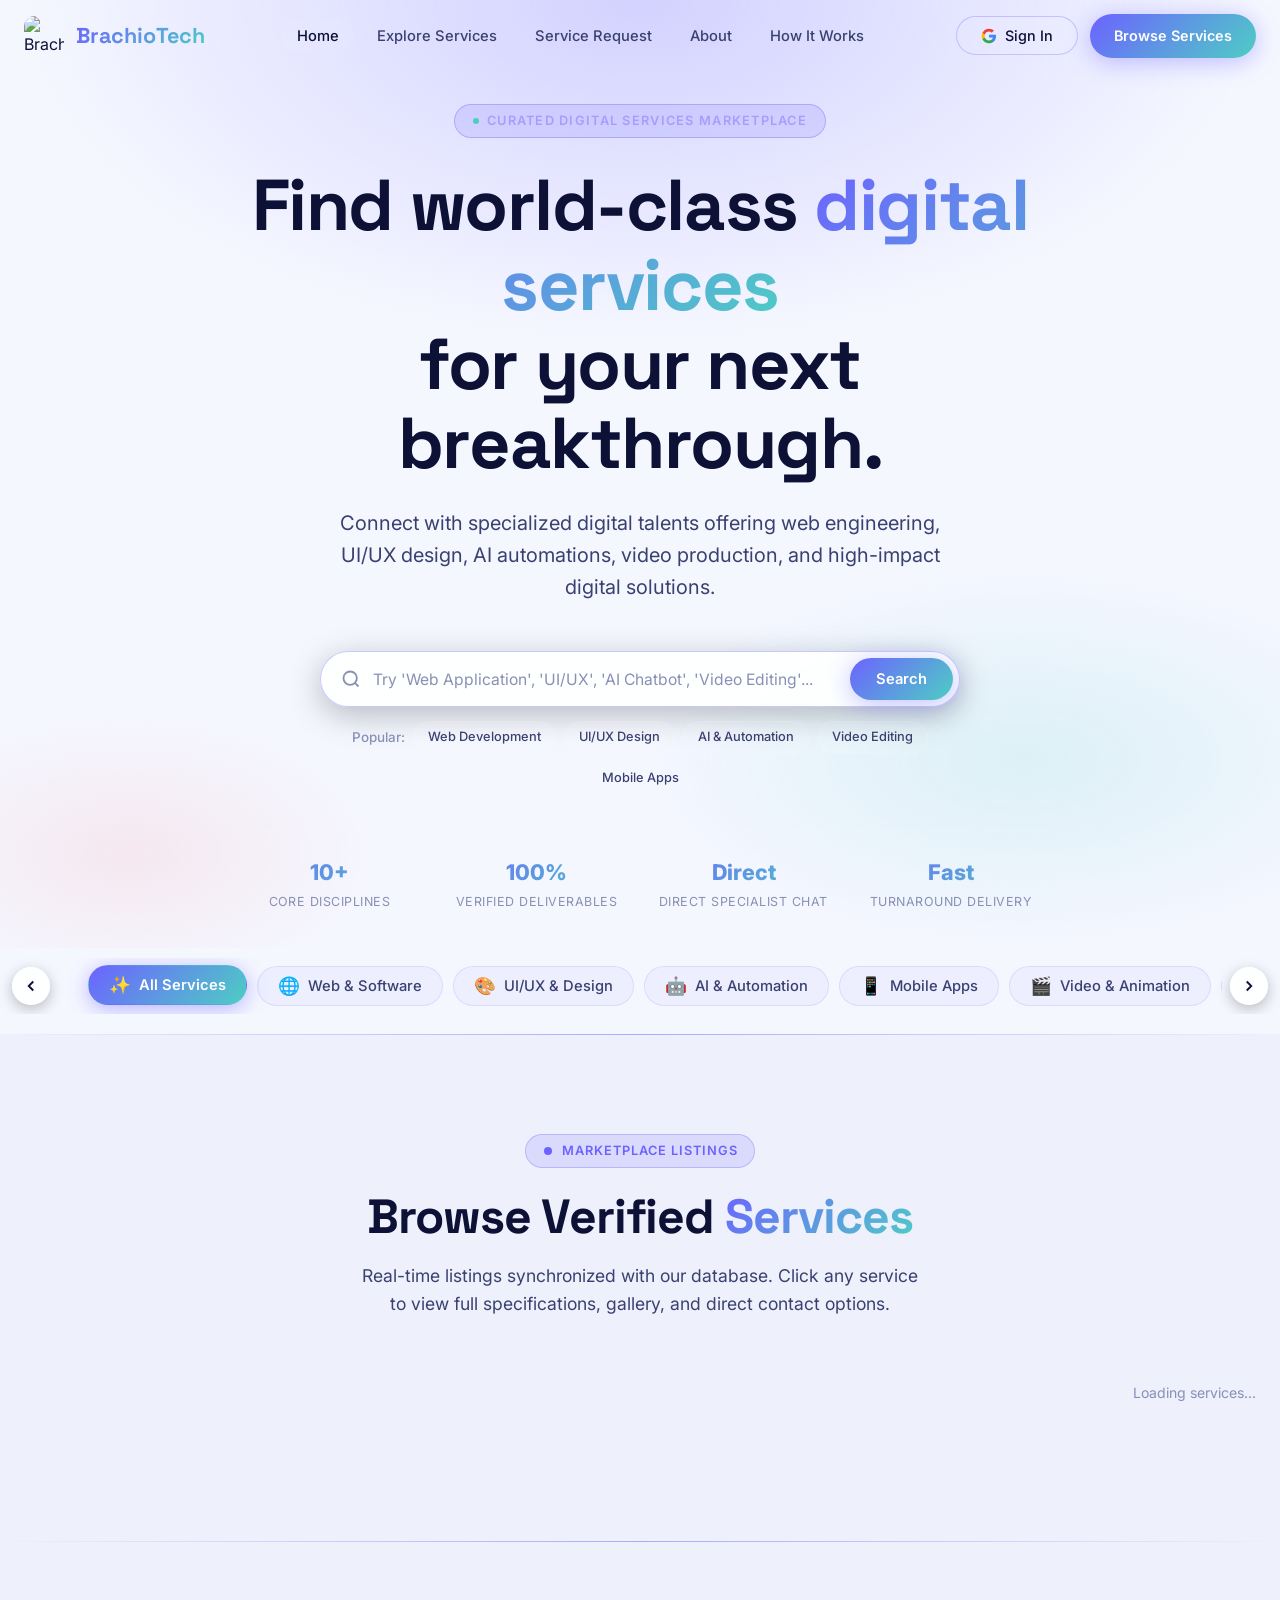
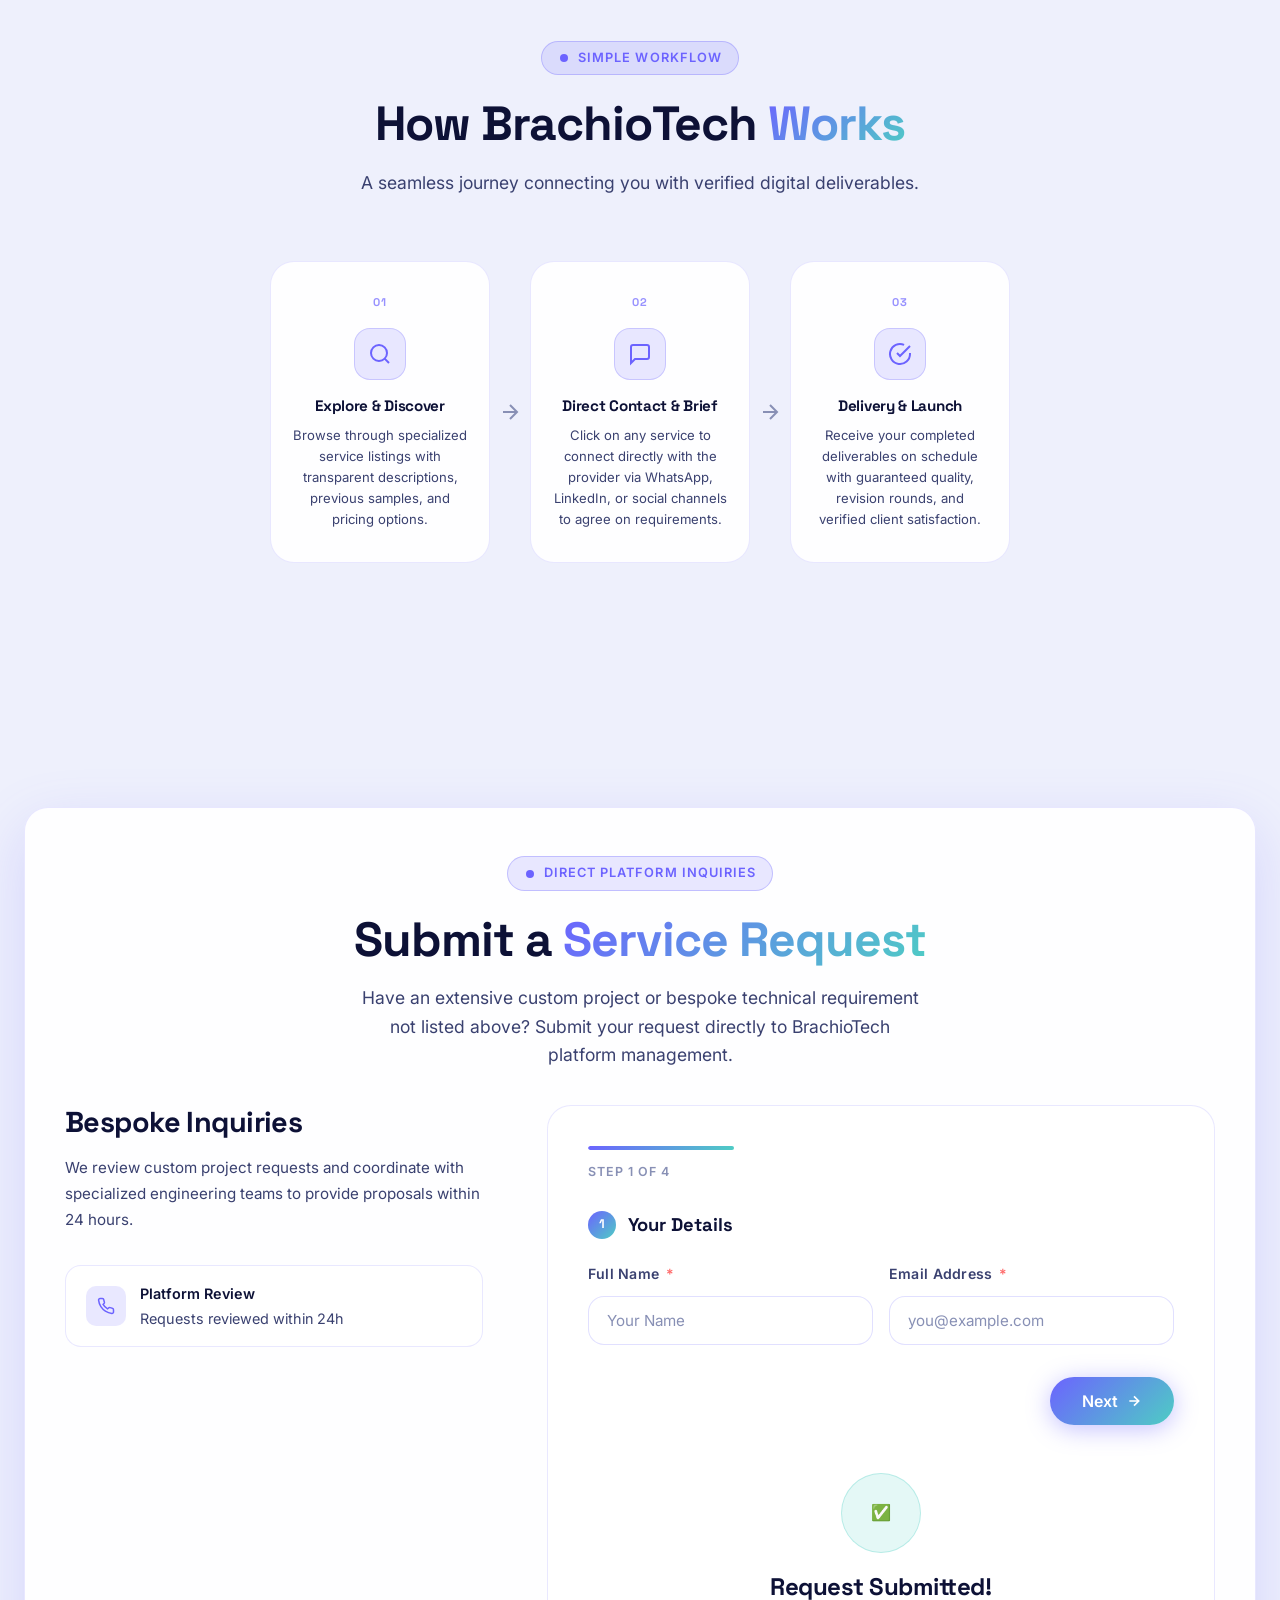
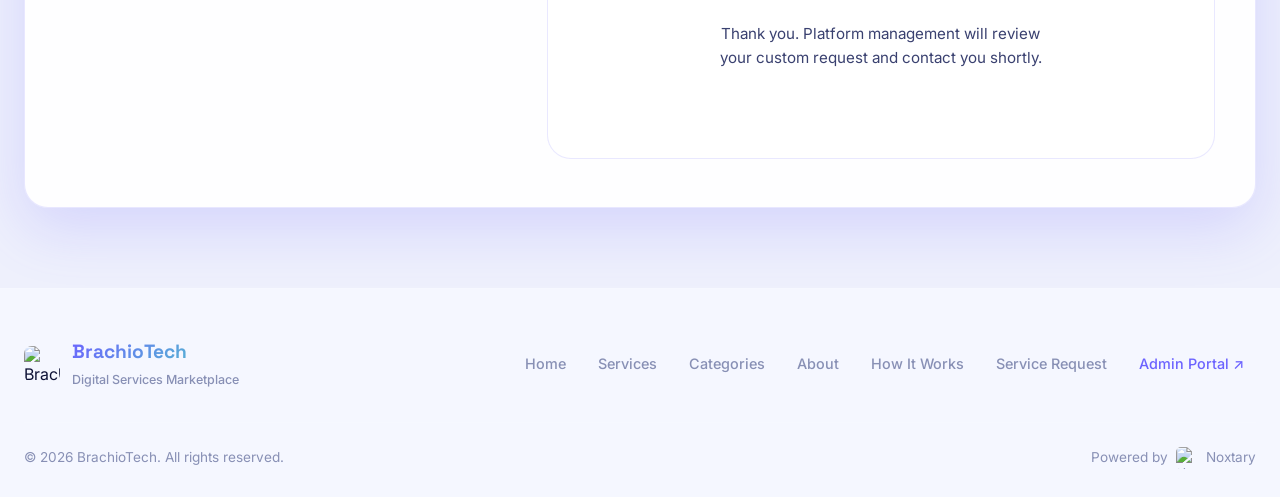
==== commit 7cf4ece7: "Add files via upload" ====
--- a/index.html
+++ b/index.html
@@ -3,15 +3,24 @@
 <head>
   <meta charset="UTF-8" />
   <meta name="viewport" content="width=device-width, initial-scale=1.0" />
-  <meta name="description" content="NeuralWorks — A digital agency that designs and builds modern websites, web applications, and AI-powered digital solutions for ambitious businesses." />
-  <meta name="keywords" content="NeuralWorks, digital agency, web development, website design, web applications, AI solutions, custom software, Morocco" />
-  <meta name="author" content="Adam EL Bahlouli" />
-  <meta property="og:title" content="NeuralWorks — Digital Solutions Agency" />
-  <meta property="og:description" content="We design and build modern websites, web applications and AI-powered digital solutions for businesses and creators." />
-  <meta property="og:image" content="https://i.postimg.cc/4Nc6kcV0/file-00000000b61871f4b423d0cf70eb6f37.png" />
-  <title>NeuralWorks — Digital Solutions Agency</title>
-  <link rel="icon" href="https://i.postimg.cc/4Nc6kcV0/file-00000000b61871f4b423d0cf70eb6f37.png" type="image/png" />
+  <meta name="description" content="BrachioTech — The curated marketplace for world-class digital services. Web development, UI/UX, AI automation, video production, and custom software." />
+  <meta name="keywords" content="BrachioTech, marketplace, freelance services, web development, UI/UX design, AI solutions, video editing, mobile apps, digital services" />
+  <meta name="author" content="BrachioTech" />
+  <meta property="og:title" content="BrachioTech — Digital Services Marketplace" />
+  <meta property="og:description" content="Discover and order top-tier digital services. Verified deliverables, direct contact, and guaranteed satisfaction." />
+  <meta property="og:image" content="https://pub-883a584e9ef74dd49406555abdddfff2.r2.dev/IMG-20260903-WA0000.png" />
+  <title>BrachioTech — Digital Services Marketplace</title>
+  <link rel="icon" href="https://pub-883a584e9ef74dd49406555abdddfff2.r2.dev/IMG-20260903-WA0000.png" type="image/png" />
   <link rel="stylesheet" href="css/style.css" />
+
+  <!-- Import map for Supabase client -->
+  <script type="importmap">
+  {
+    "imports": {
+      "@supabase/supabase-js": "https://cdn.jsdelivr.net/npm/@supabase/supabase-js@2/+esm"
+    }
+  }
+  </script>
 </head>
 <body>
 
@@ -20,33 +29,57 @@
      ========================================== -->
 <nav class="navbar" id="navbar" role="navigation" aria-label="Main navigation">
   <div class="container">
-    <a href="#hero" class="nav-logo" aria-label="NeuralWorks Home">
-      <img src="https://i.postimg.cc/4Nc6kcV0/file-00000000b61871f4b423d0cf70eb6f37.png"
-           alt="NeuralWorks Logo"
+    <a href="#hero" class="nav-logo" aria-label="BrachioTech Marketplace">
+      <img src="https://pub-883a584e9ef74dd49406555abdddfff2.r2.dev/IMG-20260903-WA0000.png"
+           alt="BrachioTech Logo"
            width="40" height="40"
            loading="eager" />
-      <span class="nav-logo-text">NeuralWorks</span>
+      <span class="nav-logo-text">BrachioTech</span>
     </a>
 
     <ul class="nav-links" role="list">
-      <li><a href="#hero"       class="nav-link active" id="nav-home">Home</a></li>
-      <li><a href="#services"   class="nav-link"        id="nav-services">Services</a></li>
-      <li><a href="#packages"   class="nav-link"        id="nav-packages">Pricing</a></li>
-      <li><a href="#about"      class="nav-link"        id="nav-about">About</a></li>
-      <li><a href="#contact"    class="nav-link"        id="nav-contact">Contact</a></li>
-      <li>
-        <button class="nav-link settings-link" id="settings-trigger" aria-haspopup="dialog" aria-expanded="false">
-          <svg width="16" height="16" viewBox="0 0 24 24" fill="none" stroke="currentColor" stroke-width="2">
-            <circle cx="12" cy="12" r="3"/>
-            <path d="M12 1v4M12 19v4M4.22 4.22l2.83 2.83M16.95 16.95l2.83 2.83M1 12h4M19 12h4M4.22 19.78l2.83-2.83M16.95 7.05l2.83-2.83"/>
+      <li><a href="#hero"         class="nav-link"        id="nav-home">Home</a></li>
+      <li><a href="#services"     class="nav-link"        id="nav-services">Explore Services</a></li>
+      <li><a href="#custom-order" class="nav-link"        id="nav-custom">Service Request</a></li>
+      <li><a href="about.html"    class="nav-link"        id="nav-about">About</a></li>
+      <li><a href="#how-it-works" class="nav-link"        id="nav-process">How It Works</a></li>
+    </ul>
+
+    <div class="nav-actions">
+      <!-- Auth Container (Desktop) -->
+      <div class="auth-container" id="nav-auth-container">
+        <!-- Sign in with Google button -->
+        <button type="button" class="btn btn-outline btn-sm auth-login-btn" id="google-login-btn" aria-label="Sign in with Google">
+          <svg class="google-icon" width="16" height="16" viewBox="0 0 24 24" aria-hidden="true">
+            <path fill="#4285F4" d="M22.56 12.25c0-.78-.07-1.53-.2-2.25H12v4.26h5.92c-.26 1.37-1.04 2.53-2.21 3.31v2.77h3.57c2.08-1.92 3.28-4.74 3.28-8.09z"/>
+            <path fill="#34A853" d="M12 23c2.97 0 5.46-.98 7.28-2.66l-3.57-2.77c-.98.66-2.23 1.06-3.71 1.06-2.86 0-5.29-1.93-6.16-4.53H2.18v2.84C3.99 20.53 7.7 23 12 23z"/>
+            <path fill="#FBBC05" d="M5.84 14.09c-.22-.66-.35-1.36-.35-2.09s.13-1.43.35-2.09V7.06H2.18C1.43 8.55 1 10.22 1 12s.43 3.45 1.18 4.94l2.85-2.22.81-.63z"/>
+            <path fill="#EA4335" d="M12 5.38c1.62 0 3.06.56 4.21 1.64l3.15-3.15C17.45 2.09 14.97 1 12 1 7.7 1 3.99 3.47 2.18 7.06l3.66 2.84c.87-2.6 3.3-4.52 6.16-4.52z"/>
           </svg>
-          Settings
+          <span>Sign In</span>
         </button>
-      </li>
-    </ul>
-
-    <div class="nav-actions">
-      <a href="#contact" class="btn btn-primary btn-sm nav-cta" id="nav-cta-btn">Start a Project</a>
+
+        <!-- Logged in state: User profile info & Sign Out -->
+        <div class="auth-user-menu" style="display: none;">
+          <a href="upload.html" class="auth-admin-link btn btn-outline btn-sm" style="display: none;" title="Admin Dashboard">
+            ⚙️ Admin
+          </a>
+          <div class="auth-user-badge">
+            <img class="auth-user-avatar" src="" alt="User" width="28" height="28" />
+            <span class="auth-user-name">User</span>
+          </div>
+          <button type="button" class="btn btn-outline btn-sm auth-logout-btn" title="Sign Out">
+            <svg width="14" height="14" viewBox="0 0 24 24" fill="none" stroke="currentColor" stroke-width="2">
+              <path d="M9 21H5a2 2 0 0 1-2-2V5a2 2 0 0 1 2-2h4"/>
+              <polyline points="16 17 21 12 16 7"/>
+              <line x1="21" y1="12" x2="9" y2="12"/>
+            </svg>
+            <span>Logout</span>
+          </button>
+        </div>
+      </div>
+
+      <a href="#services" class="btn btn-primary btn-sm nav-cta" id="nav-cta-btn">Browse Services</a>
       <button class="hamburger" id="hamburger" aria-label="Toggle menu" aria-expanded="false" aria-controls="nav-drawer">
         <span></span><span></span><span></span>
       </button>
@@ -56,334 +89,229 @@
 
 <!-- Mobile Drawer -->
 <div class="nav-drawer" id="nav-drawer" aria-label="Mobile navigation">
-  <a href="#hero"       class="nav-link" id="drawer-home">Home</a>
-  <a href="#services"   class="nav-link" id="drawer-services">Services</a>
-  <a href="#packages"   class="nav-link" id="drawer-packages">Pricing</a>
-  <a href="#about"      class="nav-link" id="drawer-about">About</a>
-  <a href="#contact"    class="nav-link" id="drawer-contact">Contact</a>
-  <button class="nav-link settings-link" id="drawer-settings" style="width:100%;text-align:left;">
-    <svg width="16" height="16" viewBox="0 0 24 24" fill="none" stroke="currentColor" stroke-width="2">
-      <circle cx="12" cy="12" r="3"/>
-      <path d="M12 1v4M12 19v4M4.22 4.22l2.83 2.83M16.95 16.95l2.83 2.83M1 12h4M19 12h4M4.22 19.78l2.83-2.83M16.95 7.05l2.83-2.83"/>
-    </svg>
-    Settings
-  </button>
+  <a href="#hero"         class="nav-link" id="drawer-home">Home</a>
+  <a href="#services"     class="nav-link" id="drawer-services">Explore Services</a>
+  <a href="#custom-order" class="nav-link" id="drawer-custom">Service Request</a>
+  <a href="about.html"    class="nav-link" id="drawer-about">About</a>
+  <a href="#how-it-works" class="nav-link" id="drawer-process">How It Works</a>
+
+  <div class="drawer-auth-box" style="padding-top: 14px; border-top: 1px solid var(--border-subtle); margin-top: 8px;">
+    <div class="auth-container" id="drawer-auth-container">
+      <button type="button" class="btn btn-outline btn-sm auth-login-btn" style="width:100%; justify-content:center;">
+        <svg class="google-icon" width="16" height="16" viewBox="0 0 24 24" aria-hidden="true">
+          <path fill="#4285F4" d="M22.56 12.25c0-.78-.07-1.53-.2-2.25H12v4.26h5.92c-.26 1.37-1.04 2.53-2.21 3.31v2.77h3.57c2.08-1.92 3.28-4.74 3.28-8.09z"/>
+          <path fill="#34A853" d="M12 23c2.97 0 5.46-.98 7.28-2.66l-3.57-2.77c-.98.66-2.23 1.06-3.71 1.06-2.86 0-5.29-1.93-6.16-4.53H2.18v2.84C3.99 20.53 7.7 23 12 23z"/>
+          <path fill="#FBBC05" d="M5.84 14.09c-.22-.66-.35-1.36-.35-2.09s.13-1.43.35-2.09V7.06H2.18C1.43 8.55 1 10.22 1 12s.43 3.45 1.18 4.94l2.85-2.22.81-.63z"/>
+          <path fill="#EA4335" d="M12 5.38c1.62 0 3.06.56 4.21 1.64l3.15-3.15C17.45 2.09 14.97 1 12 1 7.7 1 3.99 3.47 2.18 7.06l3.66 2.84c.87-2.6 3.3-4.52 6.16-4.52z"/>
+        </svg>
+        <span>Sign in with Google</span>
+      </button>
+      <div class="auth-user-menu" style="display: none; flex-direction: column; gap: 10px; width: 100%;">
+        <div class="auth-user-badge" style="width: 100%; justify-content: flex-start;">
+          <img class="auth-user-avatar" src="" alt="User" width="28" height="28" />
+          <span class="auth-user-name">User</span>
+        </div>
+        <a href="upload.html" class="auth-admin-link btn btn-outline btn-sm" style="display: none; width: 100%; justify-content: center;">
+          ⚙️ Admin Panel
+        </a>
+        <button type="button" class="btn btn-outline btn-sm auth-logout-btn" style="width: 100%; justify-content: center;">
+          <svg width="14" height="14" viewBox="0 0 24 24" fill="none" stroke="currentColor" stroke-width="2">
+            <path d="M9 21H5a2 2 0 0 1-2-2V5a2 2 0 0 1 2-2h4"/>
+            <polyline points="16 17 21 12 16 7"/>
+            <line x1="21" y1="12" x2="9" y2="12"/>
+          </svg>
+          <span>Sign Out</span>
+        </button>
+      </div>
+    </div>
+  </div>
 </div>
 
 <!-- ==========================================
-     HERO SECTION
+     MARKETPLACE HERO SECTION
      ========================================== -->
-<section id="hero" aria-label="Hero">
+<section id="hero" aria-label="Marketplace Hero">
   <div class="hero-bg-gradient"></div>
   <canvas id="particles-canvas" aria-hidden="true"></canvas>
 
   <div class="hero-content">
-    <img src="https://i.postimg.cc/4Nc6kcV0/file-00000000b61871f4b423d0cf70eb6f37.png"
-         alt="NeuralWorks Logo"
-         class="hero-logo"
-         width="100" height="100"
-         loading="eager" />
-
     <div class="hero-badge">
       <span class="hero-badge-dot"></span>
-      Digital Solutions Agency
+      Curated Digital Services Marketplace
     </div>
 
     <h1 class="hero-title">
-      We build digital products<br>
-      that help <span class="gradient-text">businesses grow.</span>
+      Find world-class <span class="gradient-text">digital services</span><br>
+      for your next breakthrough.
     </h1>
 
     <p class="hero-subtitle">
-      We design and develop modern websites, web applications and AI-powered digital solutions for businesses and creators.
+      Connect with specialized digital talents offering web engineering, UI/UX design, AI automations, video production, and high-impact digital solutions.
     </p>
 
-    <div class="hero-cta-group">
-      <a href="#contact" class="btn btn-hero" id="hero-start-btn" aria-label="Start a project with NeuralWorks">
-        Start a Project
-        <svg width="18" height="18" viewBox="0 0 24 24" fill="none" stroke="currentColor" stroke-width="2.5">
-          <path d="M5 12h14M12 5l7 7-7 7"/>
-        </svg>
-      </a>
-      <a href="#packages" class="btn btn-outline" id="hero-pricing-btn">
-        View Pricing
-      </a>
-    </div>
-
-    <div class="hero-trust-badges">
-      <div class="trust-badge">
-        <svg width="16" height="16" viewBox="0 0 24 24" fill="none" stroke="currentColor" stroke-width="2"><polyline points="20 6 9 17 4 12"/></svg>
-        Fast Delivery
-      </div>
-      <div class="trust-badge">
-        <svg width="16" height="16" viewBox="0 0 24 24" fill="none" stroke="currentColor" stroke-width="2"><polyline points="20 6 9 17 4 12"/></svg>
-        Secure Payment
-      </div>
-      <div class="trust-badge">
-        <svg width="16" height="16" viewBox="0 0 24 24" fill="none" stroke="currentColor" stroke-width="2"><polyline points="20 6 9 17 4 12"/></svg>
-        Free Revisions
-      </div>
-      <div class="trust-badge">
-        <svg width="16" height="16" viewBox="0 0 24 24" fill="none" stroke="currentColor" stroke-width="2"><polyline points="20 6 9 17 4 12"/></svg>
-        PayPal & Payoneer
-      </div>
-    </div>
-  </div>
-
-  <div class="hero-scroll-indicator" aria-hidden="true">
-    <div class="scroll-mouse"></div>
-    <span>Scroll</span>
+    <!-- Marketplace Live Search Bar -->
+    <div class="hero-search-container">
+      <div class="hero-search-box">
+        <span class="hero-search-icon">
+          <svg width="20" height="20" viewBox="0 0 24 24" fill="none" stroke="currentColor" stroke-width="2.2">
+            <circle cx="11" cy="11" r="8"/><line x1="21" y1="21" x2="16.65" y2="16.65"/>
+          </svg>
+        </span>
+        <input
+          type="text"
+          id="hero-search-input"
+          class="hero-search-input"
+          placeholder="Try 'Web Application', 'UI/UX', 'AI Chatbot', 'Video Editing'..."
+          aria-label="Search digital services"
+        />
+        <button type="button" id="hero-search-btn" class="btn btn-primary hero-search-btn">
+          Search
+        </button>
+      </div>
+
+      <!-- Quick Category Pills -->
+      <div class="hero-tags-row">
+        <span class="hero-tags-label">Popular:</span>
+        <a href="#services" class="hero-tag-pill" data-category="Web & Software Development">Web Development</a>
+        <a href="#services" class="hero-tag-pill" data-category="Graphic Design & UI/UX">UI/UX Design</a>
+        <a href="#services" class="hero-tag-pill" data-category="AI & Automation">AI & Automation</a>
+        <a href="#services" class="hero-tag-pill" data-category="Video Editing & Animation">Video Editing</a>
+        <a href="#services" class="hero-tag-pill" data-category="Mobile Apps & Games">Mobile Apps</a>
+      </div>
+    </div>
+
+    <!-- Marketplace Metrics Stats -->
+    <div class="hero-marketplace-stats">
+      <div class="marketplace-stat-item">
+        <div class="marketplace-stat-val">10+</div>
+        <div class="marketplace-stat-desc">Core Disciplines</div>
+      </div>
+      <div class="marketplace-stat-item">
+        <div class="marketplace-stat-val">100%</div>
+        <div class="marketplace-stat-desc">Verified Deliverables</div>
+      </div>
+      <div class="marketplace-stat-item">
+        <div class="marketplace-stat-val">Direct</div>
+        <div class="marketplace-stat-desc">Direct Specialist Chat</div>
+      </div>
+      <div class="marketplace-stat-item">
+        <div class="marketplace-stat-val">Fast</div>
+        <div class="marketplace-stat-desc">Turnaround Delivery</div>
+      </div>
+    </div>
   </div>
 </section>
 
 <!-- ==========================================
-     WHAT WE BUILD SECTION
+     HORIZONTAL CATEGORIES BAR (STREAMLINED & SCROLLABLE)
      ========================================== -->
-<section id="services" class="section" aria-label="Services">
+<div id="categories" class="marketplace-categories-bar-wrap" aria-label="Categories">
+  <div class="category-scroll-container">
+    <button type="button" class="category-arrow-btn category-arrow-left" id="category-scroll-left" aria-label="Scroll left">
+      <svg width="18" height="18" viewBox="0 0 24 24" fill="none" stroke="currentColor" stroke-width="2.5"><path d="M15 18l-6-6 6-6"/></svg>
+    </button>
+    <div class="category-scroll-strip" id="category-scroll-strip">
+      <button type="button" class="category-strip-btn active" data-category="All">
+        <span class="category-strip-icon">✨</span>
+        <span>All Services</span>
+      </button>
+      <button type="button" class="category-strip-btn" data-category="Web & Software Development">
+        <span class="category-strip-icon">🌐</span>
+        <span>Web &amp; Software</span>
+      </button>
+      <button type="button" class="category-strip-btn" data-category="Graphic Design & UI/UX">
+        <span class="category-strip-icon">🎨</span>
+        <span>UI/UX &amp; Design</span>
+      </button>
+      <button type="button" class="category-strip-btn" data-category="AI & Automation">
+        <span class="category-strip-icon">🤖</span>
+        <span>AI &amp; Automation</span>
+      </button>
+      <button type="button" class="category-strip-btn" data-category="Mobile Apps & Games">
+        <span class="category-strip-icon">📱</span>
+        <span>Mobile Apps</span>
+      </button>
+      <button type="button" class="category-strip-btn" data-category="Video Editing & Animation">
+        <span class="category-strip-icon">🎬</span>
+        <span>Video &amp; Animation</span>
+      </button>
+      <button type="button" class="category-strip-btn" data-category="Writing & Translation">
+        <span class="category-strip-icon">✍️</span>
+        <span>Writing &amp; Translation</span>
+      </button>
+      <button type="button" class="category-strip-btn" data-category="Digital Marketing & Social Media">
+        <span class="category-strip-icon">📈</span>
+        <span>Marketing &amp; Social</span>
+      </button>
+      <button type="button" class="category-strip-btn" data-category="Audio & Music">
+        <span class="category-strip-icon">🎵</span>
+        <span>Audio &amp; Music</span>
+      </button>
+      <button type="button" class="category-strip-btn" data-category="Business & Data">
+        <span class="category-strip-icon">📊</span>
+        <span>Business &amp; Data</span>
+      </button>
+      <button type="button" class="category-strip-btn" data-category="Photography & Image Editing">
+        <span class="category-strip-icon">📸</span>
+        <span>Photography</span>
+      </button>
+    </div>
+    <button type="button" class="category-arrow-btn category-arrow-right" id="category-scroll-right" aria-label="Scroll right">
+      <svg width="18" height="18" viewBox="0 0 24 24" fill="none" stroke="currentColor" stroke-width="2.5"><path d="M9 18l6-6-6-6"/></svg>
+    </button>
+  </div>
+</div>
+
+<!-- ==========================================
+     MARKETPLACE SERVICES GRID SECTION
+     ========================================== -->
+<section id="services" class="section" aria-label="Marketplace Services">
   <div class="container">
     <div class="section-header reveal">
       <span class="section-tag">
         <svg width="12" height="12" viewBox="0 0 24 24" fill="currentColor"><circle cx="12" cy="12" r="8"/></svg>
-        What We Build
+        Marketplace Listings
       </span>
-      <h2 class="section-title">Digital solutions for <span class="gradient-text">ambitious businesses</span></h2>
-      <p class="section-subtitle">From landing pages to complex platforms — we turn your ideas into polished digital products.</p>
-    </div>
-
-    <div class="services-what-grid">
-
-      <div class="what-card reveal" id="service-websites">
-        <div class="what-card-icon">
-          <svg width="28" height="28" viewBox="0 0 24 24" fill="none" stroke="currentColor" stroke-width="1.8">
-            <rect x="3" y="3" width="18" height="18" rx="2"/><path d="M3 9h18M9 21V9"/>
-          </svg>
-        </div>
-        <div class="what-card-content">
-          <h3>Website Development</h3>
-          <p>Business websites, landing pages, and portfolios — responsive, fast, and professionally designed to convert visitors into clients.</p>
-          <div class="what-card-tags">
-            <span>Landing Pages</span>
-            <span>Business Sites</span>
-            <span>Portfolios</span>
-          </div>
-        </div>
-        <a href="#packages" class="what-card-cta">View Packages →</a>
-      </div>
-
-      <div class="what-card reveal reveal-delay-1" id="service-webapps">
-        <div class="what-card-icon">
-          <svg width="28" height="28" viewBox="0 0 24 24" fill="none" stroke="currentColor" stroke-width="1.8">
-            <rect x="2" y="3" width="20" height="14" rx="2"/><path d="M8 21h8M12 17v4"/>
-            <path d="M7 8l3 3-3 3M13 14h4"/>
-          </svg>
-        </div>
-        <div class="what-card-content">
-          <h3>Web Applications</h3>
-          <p>Custom dashboards, platforms, and internal tools — built for real business workflows and scalable from day one.</p>
-          <div class="what-card-tags">
-            <span>Dashboards</span>
-            <span>Platforms</span>
-            <span>Custom Systems</span>
-          </div>
-        </div>
-        <a href="#contact" class="what-card-cta">Get a Quote →</a>
-      </div>
-
-      <div class="what-card reveal reveal-delay-2" id="service-ai">
-        <div class="what-card-icon">
-          <svg width="28" height="28" viewBox="0 0 24 24" fill="none" stroke="currentColor" stroke-width="1.8">
-            <path d="M12 2a10 10 0 100 20 10 10 0 000-20z"/><path d="M12 8v4l3 3"/>
-            <circle cx="12" cy="12" r="3"/>
-          </svg>
-        </div>
-        <div class="what-card-content">
-          <h3>AI Solutions</h3>
-          <p>Integrate AI into your product — chatbots, automation workflows, content generation tools, and smart data processing systems.</p>
-          <div class="what-card-tags">
-            <span>AI Chatbots</span>
-            <span>Automation</span>
-            <span>Smart Tools</span>
-          </div>
-        </div>
-        <a href="#contact" class="what-card-cta">Get a Quote →</a>
-      </div>
-
-      <div class="what-card reveal reveal-delay-3" id="service-software">
-        <div class="what-card-icon">
-          <svg width="28" height="28" viewBox="0 0 24 24" fill="none" stroke="currentColor" stroke-width="1.8">
-            <polyline points="16 18 22 12 16 6"/><polyline points="8 6 2 12 8 18"/>
-          </svg>
-        </div>
-        <div class="what-card-content">
-          <h3>Custom Software</h3>
-          <p>End-to-end software development — from architecture to deployment. Built exactly around your requirements.</p>
-          <div class="what-card-tags">
-            <span>SaaS</span>
-            <span>APIs</span>
-            <span>Integrations</span>
-          </div>
-        </div>
-        <a href="#contact" class="what-card-cta">Get a Quote →</a>
-      </div>
-
+      <h2 class="section-title">Browse Verified <span class="gradient-text">Services</span></h2>
+      <p class="section-subtitle">Real-time listings synchronized with our database. Click any service to view full specifications, gallery, and direct contact options.</p>
+    </div>
+
+    <!-- Results Count Bar -->
+    <div class="marketplace-filter-wrap" style="justify-content: flex-end; margin-bottom: 20px;">
+      <span class="marketplace-results-count" id="marketplace-results-count">Loading services...</span>
+    </div>
+
+    <!-- Services Dynamic Grid (Supabase Powered) -->
+    <div class="marketplace-grid" id="marketplace-services-grid">
+      <!-- Injected by js/marketplace.js -->
     </div>
   </div>
 </section>
 
 <!-- ==========================================
-     WEBSITE PACKAGES SECTION
+     HOW THE MARKETPLACE WORKS SECTION
      ========================================== -->
-<section id="packages" class="section packages-section" aria-label="Website Packages">
+<section id="how-it-works" class="section" aria-label="How the marketplace works">
   <div class="container">
     <div class="section-header reveal">
       <span class="section-tag">
         <svg width="12" height="12" viewBox="0 0 24 24" fill="currentColor"><circle cx="12" cy="12" r="8"/></svg>
-        Website Development
+        Simple Workflow
       </span>
-      <h2 class="section-title">Transparent <span class="gradient-text">Pricing</span></h2>
-      <p class="section-subtitle">Pick the package that fits your project. All packages include responsive design, modern UI, and ongoing communication.</p>
-    </div>
-
-    <div class="packages-grid">
-
-      <!-- LAUNCH -->
-      <div class="package-card reveal" id="package-launch">
-        <div class="package-header">
-          <div class="package-name">Launch</div>
-          <div class="package-tagline">For a strong first impression online</div>
-          <div class="package-price">
-            <span class="price-from">from</span>
-            <span class="price-value">$79</span>
-          </div>
-        </div>
-        <ul class="package-features">
-          <li><svg width="14" height="14" viewBox="0 0 24 24" fill="none" stroke="currentColor" stroke-width="2.5"><polyline points="20 6 9 17 4 12"/></svg>1–2 pages</li>
-          <li><svg width="14" height="14" viewBox="0 0 24 24" fill="none" stroke="currentColor" stroke-width="2.5"><polyline points="20 6 9 17 4 12"/></svg>Responsive design</li>
-          <li><svg width="14" height="14" viewBox="0 0 24 24" fill="none" stroke="currentColor" stroke-width="2.5"><polyline points="20 6 9 17 4 12"/></svg>Contact form</li>
-          <li><svg width="14" height="14" viewBox="0 0 24 24" fill="none" stroke="currentColor" stroke-width="2.5"><polyline points="20 6 9 17 4 12"/></svg>Social links</li>
-          <li><svg width="14" height="14" viewBox="0 0 24 24" fill="none" stroke="currentColor" stroke-width="2.5"><polyline points="20 6 9 17 4 12"/></svg>Basic SEO</li>
-          <li><svg width="14" height="14" viewBox="0 0 24 24" fill="none" stroke="currentColor" stroke-width="2.5"><polyline points="20 6 9 17 4 12"/></svg>3–5 day delivery</li>
-        </ul>
-        <a href="#contact" class="btn btn-outline package-btn" id="pkg-launch-btn">Get Started</a>
-      </div>
-
-      <!-- BUSINESS -->
-      <div class="package-card package-featured reveal reveal-delay-1" id="package-business">
-        <div class="package-popular-badge">Most Popular</div>
-        <div class="package-header">
-          <div class="package-name">Business</div>
-          <div class="package-tagline">For a growing small business</div>
-          <div class="package-price">
-            <span class="price-from">from</span>
-            <span class="price-value">$149</span>
-          </div>
-        </div>
-        <ul class="package-features">
-          <li><svg width="14" height="14" viewBox="0 0 24 24" fill="none" stroke="currentColor" stroke-width="2.5"><polyline points="20 6 9 17 4 12"/></svg>Up to 5 pages</li>
-          <li><svg width="14" height="14" viewBox="0 0 24 24" fill="none" stroke="currentColor" stroke-width="2.5"><polyline points="20 6 9 17 4 12"/></svg>Responsive + modern UI</li>
-          <li><svg width="14" height="14" viewBox="0 0 24 24" fill="none" stroke="currentColor" stroke-width="2.5"><polyline points="20 6 9 17 4 12"/></svg>Contact form + WhatsApp</li>
-          <li><svg width="14" height="14" viewBox="0 0 24 24" fill="none" stroke="currentColor" stroke-width="2.5"><polyline points="20 6 9 17 4 12"/></svg>Speed optimization</li>
-          <li><svg width="14" height="14" viewBox="0 0 24 24" fill="none" stroke="currentColor" stroke-width="2.5"><polyline points="20 6 9 17 4 12"/></svg>SEO setup</li>
-          <li><svg width="14" height="14" viewBox="0 0 24 24" fill="none" stroke="currentColor" stroke-width="2.5"><polyline points="20 6 9 17 4 12"/></svg>Hosting setup</li>
-          <li><svg width="14" height="14" viewBox="0 0 24 24" fill="none" stroke="currentColor" stroke-width="2.5"><polyline points="20 6 9 17 4 12"/></svg>2 revisions</li>
-          <li><svg width="14" height="14" viewBox="0 0 24 24" fill="none" stroke="currentColor" stroke-width="2.5"><polyline points="20 6 9 17 4 12"/></svg>5–7 day delivery</li>
-        </ul>
-        <a href="#contact" class="btn btn-primary package-btn" id="pkg-business-btn">Get Started</a>
-      </div>
-
-      <!-- PROFESSIONAL -->
-      <div class="package-card reveal reveal-delay-2" id="package-professional">
-        <div class="package-header">
-          <div class="package-name">Professional</div>
-          <div class="package-tagline">For a stronger digital presence</div>
-          <div class="package-price">
-            <span class="price-from">from</span>
-            <span class="price-value">$299</span>
-          </div>
-        </div>
-        <ul class="package-features">
-          <li><svg width="14" height="14" viewBox="0 0 24 24" fill="none" stroke="currentColor" stroke-width="2.5"><polyline points="20 6 9 17 4 12"/></svg>Up to 10 pages</li>
-          <li><svg width="14" height="14" viewBox="0 0 24 24" fill="none" stroke="currentColor" stroke-width="2.5"><polyline points="20 6 9 17 4 12"/></svg>Custom design</li>
-          <li><svg width="14" height="14" viewBox="0 0 24 24" fill="none" stroke="currentColor" stroke-width="2.5"><polyline points="20 6 9 17 4 12"/></svg>CMS integration</li>
-          <li><svg width="14" height="14" viewBox="0 0 24 24" fill="none" stroke="currentColor" stroke-width="2.5"><polyline points="20 6 9 17 4 12"/></svg>Advanced forms</li>
-          <li><svg width="14" height="14" viewBox="0 0 24 24" fill="none" stroke="currentColor" stroke-width="2.5"><polyline points="20 6 9 17 4 12"/></svg>Analytics setup</li>
-          <li><svg width="14" height="14" viewBox="0 0 24 24" fill="none" stroke="currentColor" stroke-width="2.5"><polyline points="20 6 9 17 4 12"/></svg>Performance optimization</li>
-          <li><svg width="14" height="14" viewBox="0 0 24 24" fill="none" stroke="currentColor" stroke-width="2.5"><polyline points="20 6 9 17 4 12"/></svg>3 revisions</li>
-          <li><svg width="14" height="14" viewBox="0 0 24 24" fill="none" stroke="currentColor" stroke-width="2.5"><polyline points="20 6 9 17 4 12"/></svg>10–14 day delivery</li>
-        </ul>
-        <a href="#contact" class="btn btn-outline package-btn" id="pkg-professional-btn">Get Started</a>
-      </div>
-
-      <!-- CUSTOM -->
-      <div class="package-card package-custom reveal reveal-delay-3" id="package-custom">
-        <div class="package-header">
-          <div class="package-name">Custom</div>
-          <div class="package-tagline">Web apps, e-commerce &amp; complex systems</div>
-          <div class="package-price">
-            <span class="price-from">starting from</span>
-            <span class="price-value">$500<span class="price-plus">+</span></span>
-          </div>
-        </div>
-        <ul class="package-features">
-          <li><svg width="14" height="14" viewBox="0 0 24 24" fill="none" stroke="currentColor" stroke-width="2.5"><polyline points="20 6 9 17 4 12"/></svg>Full custom scope</li>
-          <li><svg width="14" height="14" viewBox="0 0 24 24" fill="none" stroke="currentColor" stroke-width="2.5"><polyline points="20 6 9 17 4 12"/></svg>Web applications</li>
-          <li><svg width="14" height="14" viewBox="0 0 24 24" fill="none" stroke="currentColor" stroke-width="2.5"><polyline points="20 6 9 17 4 12"/></svg>E-commerce platforms</li>
-          <li><svg width="14" height="14" viewBox="0 0 24 24" fill="none" stroke="currentColor" stroke-width="2.5"><polyline points="20 6 9 17 4 12"/></svg>API & backend development</li>
-          <li><svg width="14" height="14" viewBox="0 0 24 24" fill="none" stroke="currentColor" stroke-width="2.5"><polyline points="20 6 9 17 4 12"/></svg>Milestone-based payment</li>
-          <li><svg width="14" height="14" viewBox="0 0 24 24" fill="none" stroke="currentColor" stroke-width="2.5"><polyline points="20 6 9 17 4 12"/></svg>Dedicated support</li>
-        </ul>
-        <a href="#contact" class="btn btn-primary package-btn" id="pkg-custom-btn">Tell Us What You Need</a>
-      </div>
-
-    </div>
-
-    <!-- Payment Methods -->
-    <div class="payment-methods reveal">
-      <p class="payment-label">Secure payment via</p>
-      <div class="payment-badges">
-        <div class="payment-badge" id="pay-paypal">
-          <svg width="18" height="18" viewBox="0 0 24 24" fill="currentColor"><path d="M19.5 6.5C19.5 9.1 17.6 11.3 15 11.8L14.3 15.8C14.2 16.4 13.7 16.8 13.1 16.8H10.4C9.9 16.8 9.5 16.4 9.6 15.9L11 7.2C11.1 6.7 11.5 6.3 12 6.3H17C18.4 6.3 19.5 7.2 19.5 8.5V6.5Z"/><path d="M8 18.8L8.7 14.8H5.9C5.4 14.8 5 14.4 5.1 13.9L6.5 5.2C6.6 4.7 7 4.3 7.5 4.3H13.5C15.9 4.3 17.8 5.9 18.1 8.1C18.4 6.3 17.1 4.8 14.5 4.8H8.5C8 4.8 7.6 5.2 7.5 5.7L6 14.8H8.6L7.9 18.8H8Z"/></svg>
-          PayPal Business
-        </div>
-        <div class="payment-badge" id="pay-payoneer">
-          <svg width="18" height="18" viewBox="0 0 24 24" fill="none" stroke="currentColor" stroke-width="2"><rect x="2" y="7" width="20" height="14" rx="2"/><path d="M16 3h4l-4 4-4-4h4z"/><path d="M8 3H4l4 4 4-4H8z"/></svg>
-          Payoneer
-        </div>
-        <div class="payment-badge" id="pay-bank">
-          <svg width="18" height="18" viewBox="0 0 24 24" fill="none" stroke="currentColor" stroke-width="2"><path d="M3 9l9-7 9 7v11a2 2 0 01-2 2H5a2 2 0 01-2-2z"/><polyline points="9 22 9 12 15 12 15 22"/></svg>
-          Bank Transfer
-        </div>
-      </div>
-    </div>
-
-  </div>
-</section>
-
-<!-- ==========================================
-     HOW IT WORKS SECTION
-     ========================================== -->
-<section id="how-it-works" class="section" aria-label="How it works">
-  <div class="container">
-    <div class="section-header reveal">
-      <span class="section-tag">
-        <svg width="12" height="12" viewBox="0 0 24 24" fill="currentColor"><circle cx="12" cy="12" r="8"/></svg>
-        The Process
-      </span>
-      <h2 class="section-title">How it <span class="gradient-text">works</span></h2>
-      <p class="section-subtitle">A simple, transparent process from first contact to final delivery.</p>
+      <h2 class="section-title">How BrachioTech <span class="gradient-text">Works</span></h2>
+      <p class="section-subtitle">A seamless journey connecting you with verified digital deliverables.</p>
     </div>
 
     <div class="steps-grid">
-
       <div class="step-card reveal" id="step-1">
         <div class="step-number">01</div>
         <div class="step-icon">
           <svg width="24" height="24" viewBox="0 0 24 24" fill="none" stroke="currentColor" stroke-width="2">
-            <path d="M21 15a2 2 0 01-2 2H7l-4 4V5a2 2 0 012-2h14a2 2 0 012 2z"/>
+            <circle cx="11" cy="11" r="8"/><line x1="21" y1="21" x2="16.65" y2="16.65"/>
           </svg>
         </div>
-        <h3>Tell us what you need</h3>
-        <p>Fill out the project request form. We'll understand your requirements, goals, and budget before anything else.</p>
+        <h3>Explore &amp; Discover</h3>
+        <p>Browse through specialized service listings with transparent descriptions, previous samples, and pricing options.</p>
       </div>
 
       <div class="step-connector reveal reveal-delay-1" aria-hidden="true">
@@ -394,11 +322,11 @@
         <div class="step-number">02</div>
         <div class="step-icon">
           <svg width="24" height="24" viewBox="0 0 24 24" fill="none" stroke="currentColor" stroke-width="2">
-            <path d="M14 2H6a2 2 0 00-2 2v16a2 2 0 002 2h12a2 2 0 002-2V8z"/><polyline points="14 2 14 8 20 8"/><line x1="16" y1="13" x2="8" y2="13"/><line x1="16" y1="17" x2="8" y2="17"/>
+            <path d="M21 15a2 2 0 01-2 2H7l-4 4V5a2 2 0 012-2h14a2 2 0 012 2z"/>
           </svg>
         </div>
-        <h3>Receive your proposal</h3>
-        <p>We review your project and send you a detailed proposal with timeline, scope, and final pricing within 24 hours.</p>
+        <h3>Direct Contact &amp; Brief</h3>
+        <p>Click on any service to connect directly with the provider via WhatsApp, LinkedIn, or social channels to agree on requirements.</p>
       </div>
 
       <div class="step-connector reveal reveal-delay-2" aria-hidden="true">
@@ -409,419 +337,195 @@
         <div class="step-number">03</div>
         <div class="step-icon">
           <svg width="24" height="24" viewBox="0 0 24 24" fill="none" stroke="currentColor" stroke-width="2">
-            <rect x="2" y="5" width="20" height="14" rx="2"/><line x1="2" y1="10" x2="22" y2="10"/>
-          </svg>
-        </div>
-        <h3>Pay the deposit</h3>
-        <p>A deposit secures your project slot. We accept PayPal, Payoneer, and bank transfer for your convenience.</p>
-      </div>
-
-      <div class="step-connector reveal reveal-delay-3" aria-hidden="true">
-        <svg width="24" height="24" viewBox="0 0 24 24" fill="none" stroke="currentColor" stroke-width="2"><path d="M5 12h14M12 5l7 7-7 7"/></svg>
-      </div>
-
-      <div class="step-card reveal reveal-delay-3" id="step-4">
-        <div class="step-number">04</div>
-        <div class="step-icon">
-          <svg width="24" height="24" viewBox="0 0 24 24" fill="none" stroke="currentColor" stroke-width="2">
-            <polyline points="16 18 22 12 16 6"/><polyline points="8 6 2 12 8 18"/>
-          </svg>
-        </div>
-        <h3>We build it</h3>
-        <p>We design and develop your project with regular updates. You're always in the loop throughout the entire process.</p>
-      </div>
-
-      <div class="step-connector reveal reveal-delay-4" aria-hidden="true">
-        <svg width="24" height="24" viewBox="0 0 24 24" fill="none" stroke="currentColor" stroke-width="2"><path d="M5 12h14M12 5l7 7-7 7"/></svg>
-      </div>
-
-      <div class="step-card reveal reveal-delay-4" id="step-5">
-        <div class="step-number">05</div>
-        <div class="step-icon">
-          <svg width="24" height="24" viewBox="0 0 24 24" fill="none" stroke="currentColor" stroke-width="2">
             <path d="M22 11.08V12a10 10 0 11-5.93-9.14"/><polyline points="22 4 12 14.01 9 11.01"/>
           </svg>
         </div>
-        <h3>Review &amp; Launch</h3>
-        <p>You review the final product, we apply your feedback, and then we launch. Final payment is made before delivery.</p>
-      </div>
-
-    </div>
-
-    <div class="steps-cta reveal">
-      <a href="#contact" class="btn btn-primary" id="steps-cta-btn">
-        Start Your Project
-        <svg width="18" height="18" viewBox="0 0 24 24" fill="none" stroke="currentColor" stroke-width="2.5">
-          <path d="M5 12h14M12 5l7 7-7 7"/>
-        </svg>
-      </a>
+        <h3>Delivery &amp; Launch</h3>
+        <p>Receive your completed deliverables on schedule with guaranteed quality, revision rounds, and verified client satisfaction.</p>
+      </div>
     </div>
   </div>
 </section>
 
 <!-- ==========================================
-     ABOUT SECTION
+     SECONDARY SECTION: CUSTOM ENTERPRISE REQUEST
+     (Reserved for tailored custom inquiries)
      ========================================== -->
-<section id="about" class="section" aria-label="About NeuralWorks">
+<section id="custom-order" class="custom-order-section" aria-label="Custom Project Request">
   <div class="container">
-    <div class="about-grid">
-
-      <!-- Visual Side -->
-      <div class="about-visual reveal">
-        <div class="about-owner-card">
-          <img src="https://i.postimg.cc/sxQrwdXf/IMG-20260625-WA0000.jpg"
-               alt="Adam EL Bahlouli — Founder of NeuralWorks"
-               class="owner-avatar"
-               width="100" height="100"
-               loading="lazy" />
-          <div class="owner-name">Adam EL Bahlouli</div>
-          <div class="owner-role">Founder &amp; Lead Developer</div>
-
-          <div class="owner-socials">
-            <a href="https://x.com/EL_Bahlouli77"
-               target="_blank" rel="noopener noreferrer"
-               class="social-btn" aria-label="Follow on X (Twitter)">
-              <svg width="14" height="14" viewBox="0 0 24 24" fill="currentColor"><path d="M18.244 2.25h3.308l-7.227 8.26 8.502 11.24H16.17l-4.714-6.231-5.401 6.231H2.744l7.73-8.835L1.254 2.25H8.08l4.259 5.63zm-1.161 17.52h1.833L7.084 4.126H5.117z"/></svg>
-              X
-            </a>
-            <a href="https://www.linkedin.com/in/adam-el-bahlouli-4b8435385"
-               target="_blank" rel="noopener noreferrer"
-               class="social-btn" aria-label="Connect on LinkedIn">
-              <svg width="14" height="14" viewBox="0 0 24 24" fill="currentColor"><path d="M20.447 20.452h-3.554v-5.569c0-1.328-.027-3.037-1.852-3.037-1.853 0-2.136 1.445-2.136 2.939v5.667H9.351V9h3.414v1.561h.046c.477-.9 1.637-1.85 3.37-1.85 3.601 0 4.267 2.37 4.267 5.455v6.286zM5.337 7.433a2.062 2.062 0 01-2.063-2.065 2.064 2.064 0 112.063 2.065zm1.782 13.019H3.555V9h3.564v11.452zM22.225 0H1.771C.792 0 0 .774 0 1.729v20.542C0 23.227.792 24 1.771 24h20.451C23.2 24 24 23.227 24 22.271V1.729C24 .774 23.2 0 22.222 0h.003z"/></svg>
-              LinkedIn
-            </a>
-            <a href="https://wa.me/212625164763"
-               target="_blank" rel="noopener noreferrer"
-               class="social-btn" aria-label="Chat on WhatsApp">
-              <svg width="14" height="14" viewBox="0 0 24 24" fill="currentColor"><path d="M17.472 14.382c-.297-.149-1.758-.867-2.03-.967-.273-.099-.471-.148-.67.15-.197.297-.767.966-.94 1.164-.173.199-.347.223-.644.075-.297-.15-1.255-.463-2.39-1.475-.883-.788-1.48-1.761-1.653-2.059-.173-.297-.018-.458.13-.606.134-.133.298-.347.446-.52.149-.174.198-.298.298-.497.099-.198.05-.371-.025-.52-.075-.149-.669-1.612-.916-2.207-.242-.579-.487-.5-.669-.51-.173-.008-.371-.01-.57-.01-.198 0-.52.074-.792.372-.272.297-1.04 1.016-1.04 2.479 0 1.462 1.065 2.875 1.213 3.074.149.198 2.096 3.2 5.077 4.487.709.306 1.262.489 1.694.625.712.227 1.36.195 1.871.118.571-.085 1.758-.719 2.006-1.413.248-.694.248-1.289.173-1.413-.074-.124-.272-.198-.57-.347m-5.421 7.403h-.004a9.87 9.87 0 01-5.031-1.378l-.361-.214-3.741.982.998-3.648-.235-.374a9.86 9.86 0 01-1.51-5.26c.001-5.45 4.436-9.884 9.888-9.884 2.64 0 5.122 1.03 6.988 2.898a9.825 9.825 0 012.893 6.994c-.003 5.45-4.437 9.884-9.885 9.884m8.413-18.297A11.815 11.815 0 0012.05 0C5.495 0 .16 5.335.157 11.892c0 2.096.547 4.142 1.588 5.945L.057 24l6.305-1.654a11.882 11.882 0 005.683 1.448h.005c6.554 0 11.89-5.335 11.893-11.893a11.821 11.821 0 00-3.48-8.413z"/></svg>
-              WhatsApp
-            </a>
-          </div>
-        </div>
-      </div>
-
-      <!-- Content Side -->
-      <div class="about-content reveal reveal-delay-2">
+    <div class="custom-order-box reveal">
+      <div class="section-header" style="margin-bottom: 36px;">
         <span class="section-tag">
           <svg width="12" height="12" viewBox="0 0 24 24" fill="currentColor"><circle cx="12" cy="12" r="8"/></svg>
-          About Us
+          Direct Platform Inquiries
         </span>
-        <h2>The agency behind <span class="gradient-text">NeuralWorks</span></h2>
-        <p class="about-description">
-          NeuralWorks is a digital agency built around one simple goal: helping businesses build a strong, professional online presence that actually works. We don't just write code — we understand your problem, design the right solution, and deliver a product that helps your business grow.
+        <h2 class="section-title">Submit a <span class="gradient-text">Service Request</span></h2>
+        <p class="section-subtitle">
+          Have an extensive custom project or bespoke technical requirement not listed above? Submit your request directly to BrachioTech platform management.
         </p>
-        <p class="about-description">
-          We specialize in website development as our core service, and extend into web applications, AI integrations, and custom software for clients who need more. Whether you're starting from scratch or upgrading an existing product, we treat your project as if it were our own.
-        </p>
-
-        <div class="about-highlights">
-          <div class="highlight-item">
-            <div class="highlight-icon" aria-hidden="true">
-              <svg width="16" height="16" viewBox="0 0 24 24" fill="none" stroke="currentColor" stroke-width="2.5"><polyline points="20 6 9 17 4 12"/></svg>
-            </div>
-            Modern Technologies
+      </div>
+
+      <div class="contact-grid">
+        <!-- Quick Info -->
+        <div class="contact-info reveal">
+          <h3>Bespoke Inquiries</h3>
+          <p>We review custom project requests and coordinate with specialized engineering teams to provide proposals within 24 hours.</p>
+
+          <div class="contact-channels">
+            <div class="contact-channel" style="pointer-events: none;">
+              <div class="contact-channel-icon" aria-hidden="true">
+                <svg width="18" height="18" viewBox="0 0 24 24" fill="none" stroke="currentColor" stroke-width="2">
+                  <path d="M22 16.92v3a2 2 0 0 1-2.18 2 19.79 19.79 0 0 1-8.63-3.07 19.5 19.5 0 0 1-6-6 19.79 19.79 0 0 1-3.07-8.67A2 2 0 0 1 4.11 2h3a2 2 0 0 1 2 1.72 12.84 12.84 0 0 0 .7 2.81 2 2 0 0 1-.45 2.11L8.09 9.91a16 16 0 0 0 6 6l1.27-1.27a2 2 0 0 1 2.11-.45 12.84 12.84 0 0 0 2.81.7A2 2 0 0 1 22 16.92z"/>
+                </svg>
+              </div>
+              <div>
+                <div style="font-weight:600;color:var(--text-primary);margin-bottom:2px;">Platform Review</div>
+                <div>Requests reviewed within 24h</div>
+              </div>
+            </div>
           </div>
-          <div class="highlight-item">
-            <div class="highlight-icon" aria-hidden="true">
-              <svg width="16" height="16" viewBox="0 0 24 24" fill="none" stroke="currentColor" stroke-width="2.5"><polyline points="20 6 9 17 4 12"/></svg>
-            </div>
-            AI-Powered Solutions
-          </div>
-          <div class="highlight-item">
-            <div class="highlight-icon" aria-hidden="true">
-              <svg width="16" height="16" viewBox="0 0 24 24" fill="none" stroke="currentColor" stroke-width="2.5"><polyline points="20 6 9 17 4 12"/></svg>
-            </div>
-            Transparent Pricing
-          </div>
-          <div class="highlight-item">
-            <div class="highlight-icon" aria-hidden="true">
-              <svg width="16" height="16" viewBox="0 0 24 24" fill="none" stroke="currentColor" stroke-width="2.5"><polyline points="20 6 9 17 4 12"/></svg>
-            </div>
-            Fast Delivery
-          </div>
-          <div class="highlight-item">
-            <div class="highlight-icon" aria-hidden="true">
-              <svg width="16" height="16" viewBox="0 0 24 24" fill="none" stroke="currentColor" stroke-width="2.5"><polyline points="20 6 9 17 4 12"/></svg>
-            </div>
-            Dedicated Communication
-          </div>
-          <div class="highlight-item">
-            <div class="highlight-icon" aria-hidden="true">
-              <svg width="16" height="16" viewBox="0 0 24 24" fill="none" stroke="currentColor" stroke-width="2.5"><polyline points="20 6 9 17 4 12"/></svg>
-            </div>
-            Client Satisfaction Guaranteed
-          </div>
-        </div>
-
-        <div style="display:flex;gap:16px;flex-wrap:wrap;">
-          <a href="#packages" class="btn btn-primary" id="about-pricing-btn">View Pricing</a>
-          <a href="#contact" class="btn btn-outline" id="about-contact-btn">Start a Project</a>
-        </div>
-      </div>
-    </div>
-  </div>
-</section>
-
-<!-- ==========================================
-     CONTACT SECTION — MULTI-STEP FORM
-     ========================================== -->
-<section id="contact" class="section contact-section" aria-label="Start a Project">
-  <div class="container">
-    <div class="section-header reveal">
-      <span class="section-tag">
-        <svg width="12" height="12" viewBox="0 0 24 24" fill="currentColor"><circle cx="12" cy="12" r="8"/></svg>
-        Start a Project
-      </span>
-      <h2 class="section-title">Let's <span class="gradient-text">Work Together</span></h2>
-      <p class="section-subtitle">Tell us about your project. We'll review your request and send you a proposal within 24 hours.</p>
-    </div>
-
-    <div class="contact-grid">
-      <!-- Contact Info -->
-      <div class="contact-info reveal">
-        <h3>Contact Information</h3>
-        <p>Prefer to reach out directly? Use any of these channels and we'll get back to you quickly.</p>
-
-        <div class="contact-channels">
-          <a href="mailto:adambahlouli5@gmail.com"
-             class="contact-channel" aria-label="Send an email" id="contact-email-link">
-            <div class="contact-channel-icon" aria-hidden="true">
-              <svg width="18" height="18" viewBox="0 0 24 24" fill="none" stroke="currentColor" stroke-width="2"><path d="M4 4h16c1.1 0 2 .9 2 2v12c0 1.1-.9 2-2 2H4c-1.1 0-2-.9-2-2V6c0-1.1.9-2 2-2z"/><polyline points="22,6 12,13 2,6"/></svg>
-            </div>
-            <div>
-              <div style="font-weight:600;color:var(--text-primary);margin-bottom:2px;">Email</div>
-              <div>adambahlouli5@gmail.com</div>
-            </div>
-          </a>
-
-          <a href="https://wa.me/212625164763"
-             target="_blank" rel="noopener noreferrer"
-             class="contact-channel" aria-label="Chat on WhatsApp" id="contact-whatsapp-link">
-            <div class="contact-channel-icon" aria-hidden="true">
-              <svg width="18" height="18" viewBox="0 0 24 24" fill="currentColor"><path d="M17.472 14.382c-.297-.149-1.758-.867-2.03-.967-.273-.099-.471-.148-.67.15-.197.297-.767.966-.94 1.164-.173.199-.347.223-.644.075-.297-.15-1.255-.463-2.39-1.475-.883-.788-1.48-1.761-1.653-2.059-.173-.297-.018-.458.13-.606.134-.133.298-.347.446-.52.149-.174.198-.298.298-.497.099-.198.05-.371-.025-.52-.075-.149-.669-1.612-.916-2.207-.242-.579-.487-.5-.669-.51-.173-.008-.371-.01-.57-.01-.198 0-.52.074-.792.372-.272.297-1.04 1.016-1.04 2.479 0 1.462 1.065 2.875 1.213 3.074.149.198 2.096 3.2 5.077 4.487.709.306 1.262.489 1.694.625.712.227 1.36.195 1.871.118.571-.085 1.758-.719 2.006-1.413.248-.694.248-1.289.173-1.413-.074-.124-.272-.198-.57-.347m-5.421 7.403h-.004a9.87 9.87 0 01-5.031-1.378l-.361-.214-3.741.982.998-3.648-.235-.374a9.86 9.86 0 01-1.51-5.26c.001-5.45 4.436-9.884 9.888-9.884 2.64 0 5.122 1.03 6.988 2.898a9.825 9.825 0 012.893 6.994c-.003 5.45-4.437 9.884-9.885 9.884m8.413-18.297A11.815 11.815 0 0012.05 0C5.495 0 .16 5.335.157 11.892c0 2.096.547 4.142 1.588 5.945L.057 24l6.305-1.654a11.882 11.882 0 005.683 1.448h.005c6.554 0 11.89-5.335 11.893-11.893a11.821 11.821 0 00-3.48-8.413z"/></svg>
-            </div>
-            <div>
-              <div style="font-weight:600;color:var(--text-primary);margin-bottom:2px;">WhatsApp</div>
-              <div>+212 625 164 763</div>
-            </div>
-          </a>
-
-          <a href="https://x.com/EL_Bahlouli77"
-             target="_blank" rel="noopener noreferrer"
-             class="contact-channel" aria-label="Follow on X Twitter" id="contact-x-link">
-            <div class="contact-channel-icon" aria-hidden="true">
-              <svg width="18" height="18" viewBox="0 0 24 24" fill="currentColor"><path d="M18.244 2.25h3.308l-7.227 8.26 8.502 11.24H16.17l-4.714-6.231-5.401 6.231H2.744l7.73-8.835L1.254 2.25H8.08l4.259 5.63zm-1.161 17.52h1.833L7.084 4.126H5.117z"/></svg>
-            </div>
-            <div>
-              <div style="font-weight:600;color:var(--text-primary);margin-bottom:2px;">X (Twitter)</div>
-              <div>@EL_Bahlouli77</div>
-            </div>
-          </a>
-
-          <a href="https://www.linkedin.com/in/adam-el-bahlouli-4b8435385"
-             target="_blank" rel="noopener noreferrer"
-             class="contact-channel" aria-label="Connect on LinkedIn" id="contact-linkedin-link">
-            <div class="contact-channel-icon" aria-hidden="true">
-              <svg width="18" height="18" viewBox="0 0 24 24" fill="currentColor"><path d="M20.447 20.452h-3.554v-5.569c0-1.328-.027-3.037-1.852-3.037-1.853 0-2.136 1.445-2.136 2.939v5.667H9.351V9h3.414v1.561h.046c.477-.9 1.637-1.85 3.37-1.85 3.601 0 4.267 2.37 4.267 5.455v6.286zM5.337 7.433a2.062 2.062 0 01-2.063-2.065 2.064 2.064 0 112.063 2.065zm1.782 13.019H3.555V9h3.564v11.452zM22.225 0H1.771C.792 0 0 .774 0 1.729v20.542C0 23.227.792 24 1.771 24h20.451C23.2 24 24 23.227 24 22.271V1.729C24 .774 23.2 0 22.222 0h.003z"/></svg>
-            </div>
-            <div>
-              <div style="font-weight:600;color:var(--text-primary);margin-bottom:2px;">LinkedIn</div>
-              <div>Adam EL Bahlouli</div>
-            </div>
-          </a>
-        </div>
-
-        <div class="response-time-badge">
-          <svg width="16" height="16" viewBox="0 0 24 24" fill="none" stroke="currentColor" stroke-width="2"><circle cx="12" cy="12" r="10"/><polyline points="12 6 12 12 16 14"/></svg>
-          Typical response time: within 24 hours
-        </div>
-      </div>
-
-      <!-- Multi-Step Project Form -->
-      <div class="reveal reveal-delay-2">
-        <form class="contact-form multi-step-form" id="contact-form" novalidate aria-label="Project request form">
-
-          <!-- Step Progress -->
-          <div class="form-progress" aria-label="Form progress">
-            <div class="form-progress-bar" id="form-progress-bar" style="width: 25%"></div>
-          </div>
-          <div class="form-step-indicator" id="form-step-indicator" aria-live="polite">Step 1 of 4</div>
-
-          <!-- STEP 1: Basic Info -->
-          <div class="form-step active" id="step-1-form" data-step="1">
-            <div class="form-step-title">
-              <span class="step-pill">1</span>
-              Tell us about yourself
-            </div>
-
-            <div class="form-row">
+        </div>
+
+        <!-- Project Form -->
+        <div class="reveal reveal-delay-2">
+          <form class="contact-form multi-step-form" id="contact-form" novalidate aria-label="Project request form">
+            <div class="form-progress" aria-label="Form progress">
+              <div class="form-progress-bar" id="form-progress-bar" style="width: 25%"></div>
+            </div>
+            <div class="form-step-indicator" id="form-step-indicator" aria-live="polite">Step 1 of 4</div>
+
+            <!-- STEP 1 -->
+            <div class="form-step active" id="step-1-form" data-step="1">
+              <div class="form-step-title">
+                <span class="step-pill">1</span>
+                Your Details
+              </div>
+
+              <div class="form-row">
+                <div class="form-group">
+                  <label for="contact-name" class="form-label">Full Name <span class="required">*</span></label>
+                  <input type="text" id="contact-name" name="name" class="form-input" placeholder="Your Name" required autocomplete="name" />
+                </div>
+                <div class="form-group">
+                  <label for="contact-email" class="form-label">Email Address <span class="required">*</span></label>
+                  <input type="email" id="contact-email" name="email" class="form-input" placeholder="you@example.com" required autocomplete="email" />
+                </div>
+              </div>
+
+              <div class="form-actions">
+                <div></div>
+                <button type="button" class="btn btn-primary form-next" id="step1-next" data-next="2">
+                  Next
+                  <svg width="16" height="16" viewBox="0 0 24 24" fill="none" stroke="currentColor" stroke-width="2.5"><path d="M5 12h14M12 5l7 7-7 7"/></svg>
+                </button>
+              </div>
+            </div>
+
+            <!-- STEP 2 -->
+            <div class="form-step" id="step-2-form" data-step="2">
+              <div class="form-step-title">
+                <span class="step-pill">2</span>
+                Project Type &amp; Budget
+              </div>
+
               <div class="form-group">
-                <label for="contact-name" class="form-label">Your Name <span class="required">*</span></label>
-                <input type="text" id="contact-name" name="name" class="form-input"
-                       placeholder="John Doe" required autocomplete="name" />
-              </div>
+                <label class="form-label">Domain Area <span class="required">*</span></label>
+                <div class="option-grid" id="project-type-grid" role="group" aria-label="Project type">
+                  <button type="button" class="option-btn" data-value="Web Application">Web Application</button>
+                  <button type="button" class="option-btn" data-value="Mobile App">Mobile App</button>
+                  <button type="button" class="option-btn" data-value="AI Automation">AI Automation</button>
+                  <button type="button" class="option-btn" data-value="Full Platform">Full Platform</button>
+                </div>
+                <input type="hidden" id="project-type" name="project_type" />
+              </div>
+
               <div class="form-group">
-                <label for="contact-email" class="form-label">Email Address <span class="required">*</span></label>
-                <input type="email" id="contact-email" name="email" class="form-input"
-                       placeholder="john@example.com" required autocomplete="email" />
-              </div>
-            </div>
-
-            <div class="form-actions">
-              <div></div>
-              <button type="button" class="btn btn-primary form-next" id="step1-next" data-next="2">
-                Next
-                <svg width="16" height="16" viewBox="0 0 24 24" fill="none" stroke="currentColor" stroke-width="2.5"><path d="M5 12h14M12 5l7 7-7 7"/></svg>
-              </button>
-            </div>
-          </div>
-
-          <!-- STEP 2: Project Type & Budget -->
-          <div class="form-step" id="step-2-form" data-step="2">
-            <div class="form-step-title">
-              <span class="step-pill">2</span>
-              Project details
-            </div>
-
-            <div class="form-group">
-              <label class="form-label">What type of project do you need? <span class="required">*</span></label>
-              <div class="option-grid" id="project-type-grid" role="group" aria-label="Project type">
-                <button type="button" class="option-btn" data-value="Landing Page" id="opt-landing">Landing Page</button>
-                <button type="button" class="option-btn" data-value="Business Website" id="opt-business">Business Website</button>
-                <button type="button" class="option-btn" data-value="Portfolio" id="opt-portfolio">Portfolio</button>
-                <button type="button" class="option-btn" data-value="E-commerce" id="opt-ecommerce">E-commerce</button>
-                <button type="button" class="option-btn" data-value="Web Application" id="opt-webapp">Web Application</button>
-                <button type="button" class="option-btn" data-value="Other" id="opt-other">Other</button>
-              </div>
-              <input type="hidden" id="project-type" name="project_type" />
-            </div>
-
-            <div class="form-group">
-              <label class="form-label">What is your budget? <span class="required">*</span></label>
-              <div class="option-grid" id="budget-grid" role="group" aria-label="Budget range">
-                <button type="button" class="option-btn" data-value="$50–$100" id="opt-budget1">$50 – $100</button>
-                <button type="button" class="option-btn" data-value="$100–$200" id="opt-budget2">$100 – $200</button>
-                <button type="button" class="option-btn" data-value="$200–$500" id="opt-budget3">$200 – $500</button>
-                <button type="button" class="option-btn" data-value="$500+" id="opt-budget4">$500+</button>
-              </div>
-              <input type="hidden" id="budget" name="budget" />
-            </div>
-
-            <div class="form-actions">
-              <button type="button" class="btn btn-outline form-prev" id="step2-prev" data-prev="1">
-                <svg width="16" height="16" viewBox="0 0 24 24" fill="none" stroke="currentColor" stroke-width="2.5"><path d="M19 12H5M12 19l-7-7 7-7"/></svg>
-                Back
-              </button>
-              <button type="button" class="btn btn-primary form-next" id="step2-next" data-next="3">
-                Next
-                <svg width="16" height="16" viewBox="0 0 24 24" fill="none" stroke="currentColor" stroke-width="2.5"><path d="M5 12h14M12 5l7 7-7 7"/></svg>
-              </button>
-            </div>
-          </div>
-
-          <!-- STEP 3: Existing Assets -->
-          <div class="form-step" id="step-3-form" data-step="3">
-            <div class="form-step-title">
-              <span class="step-pill">3</span>
-              Do you already have…
-            </div>
-
-            <div class="form-group">
-              <label class="form-label">Select everything that applies:</label>
-              <div class="checkbox-grid">
-                <label class="checkbox-option" id="chk-domain">
-                  <input type="checkbox" name="assets" value="Domain" id="asset-domain" />
-                  <span class="checkbox-custom"></span>
-                  <span class="checkbox-label">
-                    <svg width="16" height="16" viewBox="0 0 24 24" fill="none" stroke="currentColor" stroke-width="2"><circle cx="12" cy="12" r="10"/><path d="M2 12h20M12 2a15.3 15.3 0 014 10 15.3 15.3 0 01-4 10 15.3 15.3 0 01-4-10 15.3 15.3 0 014-10z"/></svg>
-                    Domain Name
-                  </span>
-                </label>
-                <label class="checkbox-option" id="chk-hosting">
-                  <input type="checkbox" name="assets" value="Hosting" id="asset-hosting" />
-                  <span class="checkbox-custom"></span>
-                  <span class="checkbox-label">
-                    <svg width="16" height="16" viewBox="0 0 24 24" fill="none" stroke="currentColor" stroke-width="2"><rect x="2" y="2" width="20" height="8" rx="2"/><rect x="2" y="14" width="20" height="8" rx="2"/><line x1="6" y1="6" x2="6.01" y2="6"/><line x1="6" y1="18" x2="6.01" y2="18"/></svg>
-                    Web Hosting
-                  </span>
-                </label>
-                <label class="checkbox-option" id="chk-logo">
-                  <input type="checkbox" name="assets" value="Logo" id="asset-logo" />
-                  <span class="checkbox-custom"></span>
-                  <span class="checkbox-label">
-                    <svg width="16" height="16" viewBox="0 0 24 24" fill="none" stroke="currentColor" stroke-width="2"><circle cx="12" cy="12" r="3"/><path d="M12 1v4M12 19v4M4.22 4.22l2.83 2.83M16.95 16.95l2.83 2.83"/></svg>
-                    Logo / Brand
-                  </span>
-                </label>
-                <label class="checkbox-option" id="chk-content">
-                  <input type="checkbox" name="assets" value="Content" id="asset-content" />
-                  <span class="checkbox-custom"></span>
-                  <span class="checkbox-label">
-                    <svg width="16" height="16" viewBox="0 0 24 24" fill="none" stroke="currentColor" stroke-width="2"><path d="M14 2H6a2 2 0 00-2 2v16a2 2 0 002 2h12a2 2 0 002-2V8z"/><polyline points="14 2 14 8 20 8"/><line x1="16" y1="13" x2="8" y2="13"/></svg>
-                    Website Content
-                  </span>
-                </label>
-              </div>
-            </div>
-
-            <div class="form-actions">
-              <button type="button" class="btn btn-outline form-prev" id="step3-prev" data-prev="2">
-                <svg width="16" height="16" viewBox="0 0 24 24" fill="none" stroke="currentColor" stroke-width="2.5"><path d="M19 12H5M12 19l-7-7 7-7"/></svg>
-                Back
-              </button>
-              <button type="button" class="btn btn-primary form-next" id="step3-next" data-next="4">
-                Next
-                <svg width="16" height="16" viewBox="0 0 24 24" fill="none" stroke="currentColor" stroke-width="2.5"><path d="M5 12h14M12 5l7 7-7 7"/></svg>
-              </button>
-            </div>
-          </div>
-
-          <!-- STEP 4: Project Description -->
-          <div class="form-step" id="step-4-form" data-step="4">
-            <div class="form-step-title">
-              <span class="step-pill">4</span>
-              Describe your project
-            </div>
-
-            <div class="form-group">
-              <label for="contact-message" class="form-label">Tell us more about your project <span class="required">*</span></label>
-              <textarea id="contact-message" name="message" class="form-textarea"
-                        placeholder="Describe your project, goals, inspiration, or any specific requirements you have in mind…" required></textarea>
-            </div>
-
-            <div class="form-summary" id="form-summary" aria-live="polite">
-              <!-- Summary of previous answers will be injected here -->
-            </div>
-
-            <div class="form-actions">
-              <button type="button" class="btn btn-outline form-prev" id="step4-prev" data-prev="3">
-                <svg width="16" height="16" viewBox="0 0 24 24" fill="none" stroke="currentColor" stroke-width="2.5"><path d="M19 12H5M12 19l-7-7 7-7"/></svg>
-                Back
-              </button>
-              <button type="submit" class="btn btn-primary form-submit" id="contact-submit">
-                Send Request
-                <svg width="18" height="18" viewBox="0 0 24 24" fill="none" stroke="currentColor" stroke-width="2.5">
-                  <line x1="22" y1="2" x2="11" y2="13"/><polygon points="22 2 15 22 11 13 2 9 22 2"/>
-                </svg>
-              </button>
-            </div>
-          </div>
-
-          <!-- SUCCESS STATE -->
-          <div class="form-success-state" id="form-success-state" aria-live="polite" role="status" hidden>
-            <div class="success-icon">
-              <svg width="48" height="48" viewBox="0 0 24 24" fill="none" stroke="currentColor" stroke-width="2"><path d="M22 11.08V12a10 10 0 11-5.93-9.14"/><polyline points="22 4 12 14.01 9 11.01"/></svg>
-            </div>
-            <h3>Project request sent!</h3>
-            <p>Thank you! We've received your request and will send you a personalized proposal within 24 hours.</p>
-          </div>
-
-          <!-- ERROR STATE -->
-          <div class="form-error" id="form-error" role="alert" aria-live="assertive" hidden>
-            ❌ Failed to send your request. Please try again or contact us directly.
-          </div>
-
-        </form>
+                <label class="form-label">Estimated Budget <span class="required">*</span></label>
+                <div class="option-grid" id="budget-grid" role="group" aria-label="Budget range">
+                  <button type="button" class="option-btn" data-value="$100–$300">$100 – $300</button>
+                  <button type="button" class="option-btn" data-value="$300–$700">$300 – $700</button>
+                  <button type="button" class="option-btn" data-value="$700–$1500">$700 – $1500</button>
+                  <button type="button" class="option-btn" data-value="$1500+">$1500+</button>
+                </div>
+                <input type="hidden" id="budget" name="budget" />
+              </div>
+
+              <div class="form-actions">
+                <button type="button" class="btn btn-outline form-prev" id="step2-prev" data-prev="1">Back</button>
+                <button type="button" class="btn btn-primary form-next" id="step2-next" data-next="3">Next</button>
+              </div>
+            </div>
+
+            <!-- STEP 3 -->
+            <div class="form-step" id="step-3-form" data-step="3">
+              <div class="form-step-title">
+                <span class="step-pill">3</span>
+                Project Assets
+              </div>
+
+              <div class="form-group">
+                <label class="form-label">Available Assets:</label>
+                <div class="checkbox-grid">
+                  <label class="checkbox-option">
+                    <input type="checkbox" name="assets" value="Design Ready" />
+                    <span class="checkbox-custom"></span>
+                    <span class="checkbox-label">UI/UX Design Ready</span>
+                  </label>
+                  <label class="checkbox-option">
+                    <input type="checkbox" name="assets" value="Specification Doc" />
+                    <span class="checkbox-custom"></span>
+                    <span class="checkbox-label">Detailed Spec Doc</span>
+                  </label>
+                  <label class="checkbox-option">
+                    <input type="checkbox" name="assets" value="Brand / Logo" />
+                    <span class="checkbox-custom"></span>
+                    <span class="checkbox-label">Brand &amp; Logo</span>
+                  </label>
+                  <label class="checkbox-option">
+                    <input type="checkbox" name="assets" value="Backend API" />
+                    <span class="checkbox-custom"></span>
+                    <span class="checkbox-label">Existing Backend API</span>
+                  </label>
+                </div>
+              </div>
+
+              <div class="form-actions">
+                <button type="button" class="btn btn-outline form-prev" id="step3-prev" data-prev="2">Back</button>
+                <button type="button" class="btn btn-primary form-next" id="step3-next" data-next="4">Next</button>
+              </div>
+            </div>
+
+            <!-- STEP 4 -->
+            <div class="form-step" id="step-4-form" data-step="4">
+              <div class="form-step-title">
+                <span class="step-pill">4</span>
+                Project Scope
+              </div>
+
+              <div class="form-group">
+                <label for="contact-message" class="form-label">Brief Description <span class="required">*</span></label>
+                <textarea id="contact-message" name="message" class="form-textarea" placeholder="Describe your custom project requirements, timeline, and goals..." required></textarea>
+              </div>
+
+              <div class="form-actions">
+                <button type="button" class="btn btn-outline form-prev" id="step4-prev" data-prev="3">Back</button>
+                <button type="submit" class="btn btn-primary form-submit" id="contact-submit">
+                  Send Custom Request
+                </button>
+              </div>
+            </div>
+
+            <!-- SUCCESS & ERROR STATES -->
+            <div class="form-success-state" id="form-success-state" aria-live="polite" role="status" hidden>
+              <div class="success-icon">✅</div>
+              <h3>Request Submitted!</h3>
+              <p>Thank you. Platform management will review your custom request and contact you shortly.</p>
+            </div>
+            <div class="form-error" id="form-error" role="alert" aria-live="assertive" hidden>
+              ❌ Failed to send request. Please try again or submit your details again.
+            </div>
+          </form>
+        </div>
       </div>
     </div>
   </div>
@@ -834,34 +538,36 @@
   <div class="container">
     <div class="footer-main">
       <div class="footer-brand">
-        <img src="https://i.postimg.cc/4Nc6kcV0/file-00000000b61871f4b423d0cf70eb6f37.png"
-             alt="NeuralWorks Logo"
+        <img src="https://pub-883a584e9ef74dd49406555abdddfff2.r2.dev/IMG-20260903-WA0000.png"
+             alt="BrachioTech Logo"
              class="footer-logo"
              width="36" height="36"
              loading="lazy" />
         <div>
-          <span class="footer-brand-name">NeuralWorks</span>
-          <div class="footer-tagline">Digital Solutions Agency</div>
+          <span class="footer-brand-name">BrachioTech</span>
+          <div class="footer-tagline">Digital Services Marketplace</div>
         </div>
       </div>
 
       <nav class="footer-nav" aria-label="Footer navigation">
-        <a href="#hero" id="footer-home">Home</a>
-        <a href="#services" id="footer-services">Services</a>
-        <a href="#packages" id="footer-packages">Pricing</a>
-        <a href="#about" id="footer-about">About</a>
-        <a href="#contact" id="footer-contact">Contact</a>
+        <a href="#hero">Home</a>
+        <a href="#services">Services</a>
+        <a href="#categories">Categories</a>
+        <a href="about.html">About</a>
+        <a href="#how-it-works">How It Works</a>
+        <a href="#custom-order">Service Request</a>
+        <a href="admin-login.html" style="color: var(--accent-primary);">Admin Portal ↗</a>
       </nav>
     </div>
 
     <div class="footer-divider"></div>
 
     <div class="footer-bottom">
-      <span class="footer-copy">© 2026 NeuralWorks. All rights reserved. Built by Adam EL Bahlouli.</span>
+      <span class="footer-copy">© 2026 BrachioTech. All rights reserved.</span>
       <a href="https://noxtary.vercel.app/"
          target="_blank" rel="noopener noreferrer"
-         class="footer-powered" id="footer-noxtary" aria-label="Visit Noxtary">
-        Also visit
+         class="footer-powered" aria-label="Visit Noxtary">
+        Powered by
         <img src="https://i.postimg.cc/P5BdcqZL/1000105011.png"
              alt="Noxtary Logo"
              width="22" height="22"
@@ -872,78 +578,45 @@
   </div>
 </footer>
 
-<!-- ==========================================
-     SETTINGS PANEL
-     ========================================== -->
-<div class="settings-overlay" id="settings-overlay" role="presentation" aria-hidden="true"></div>
-<div class="settings-panel" id="settings-panel" role="dialog" aria-modal="true" aria-label="Settings">
-  <div class="settings-header">
-    <h2 class="settings-title">Settings</h2>
-    <button class="settings-close" id="settings-close" aria-label="Close settings">
-      <svg width="18" height="18" viewBox="0 0 24 24" fill="none" stroke="currentColor" stroke-width="2.5">
-        <line x1="18" y1="6" x2="6" y2="18"/><line x1="6" y1="6" x2="18" y2="18"/>
-      </svg>
+<!-- First-time / 10% Intro Welcome Modal -->
+<div class="intro-modal-backdrop" id="intro-modal-overlay" aria-hidden="true" role="dialog" aria-modal="true" aria-labelledby="intro-modal-title">
+  <div class="intro-modal-card">
+    <button type="button" class="intro-modal-close" id="intro-modal-close" aria-label="Close modal">×</button>
+    <div class="intro-modal-logo-wrap">
+      <img src="https://pub-883a584e9ef74dd49406555abdddfff2.r2.dev/IMG-20260903-WA0000.png"
+           alt="BrachioTech Logo"
+           class="intro-modal-logo"
+           width="56" height="56" />
+    </div>
+    <div class="hero-badge" style="margin-bottom: 14px; display: inline-flex;">
+      <span class="hero-badge-dot"></span> Welcome to BrachioTech
+    </div>
+    <h2 class="intro-modal-title" id="intro-modal-title">
+      Find World-Class <span class="gradient-text">Digital Services</span>
+    </h2>
+    <p class="intro-modal-text">
+      Connect with specialized digital talents offering web engineering, UI/UX design, AI automations, video production, and high-impact digital solutions for your next breakthrough.
+    </p>
+    <div class="intro-modal-features">
+      <div class="intro-feature-pill">🛡️ Verified Deliverables</div>
+      <div class="intro-feature-pill">⚡ Direct Specialist Chat</div>
+      <div class="intro-feature-pill">🚀 Fast Turnaround</div>
+    </div>
+    <button type="button" class="intro-modal-btn" id="intro-modal-started-btn">
+      Started
     </button>
   </div>
-
-  <div class="settings-section">
-    <div class="settings-section-title">Appearance</div>
-    <div class="theme-toggle-group" role="radiogroup" aria-label="Theme selection">
-      <button class="theme-option active" id="theme-dark" role="radio" aria-checked="true" aria-label="Dark mode">
-        <span class="theme-icon" aria-hidden="true">🌙</span>
-        Dark Mode
-      </button>
-      <button class="theme-option" id="theme-light" role="radio" aria-checked="false" aria-label="Light mode">
-        <span class="theme-icon" aria-hidden="true">☀️</span>
-        Light Mode
-      </button>
-    </div>
-  </div>
-
-  <div class="settings-section">
-    <div class="settings-section-title">Developer</div>
-    <div class="dev-card">
-      <img src="https://i.postimg.cc/sxQrwdXf/IMG-20260625-WA0000.jpg"
-           alt="Adam EL Bahlouli"
-           class="dev-avatar"
-           width="56" height="56"
-           loading="lazy" />
-      <div class="dev-info">
-        <div class="dev-name">Adam EL Bahlouli</div>
-        <div class="dev-role">Founder &amp; Lead Developer</div>
-        <div class="dev-links">
-          <a href="https://x.com/EL_Bahlouli77" target="_blank" rel="noopener noreferrer" class="dev-link" aria-label="X Twitter">
-            <svg width="11" height="11" viewBox="0 0 24 24" fill="currentColor"><path d="M18.244 2.25h3.308l-7.227 8.26 8.502 11.24H16.17l-4.714-6.231-5.401 6.231H2.744l7.73-8.835L1.254 2.25H8.08l4.259 5.63zm-1.161 17.52h1.833L7.084 4.126H5.117z"/></svg>
-            X
-          </a>
-          <a href="https://www.linkedin.com/in/adam-el-bahlouli-4b8435385" target="_blank" rel="noopener noreferrer" class="dev-link" aria-label="LinkedIn">
-            <svg width="11" height="11" viewBox="0 0 24 24" fill="currentColor"><path d="M20.447 20.452h-3.554v-5.569c0-1.328-.027-3.037-1.852-3.037-1.853 0-2.136 1.445-2.136 2.939v5.667H9.351V9h3.414v1.561h.046c.477-.9 1.637-1.85 3.37-1.85 3.601 0 4.267 2.37 4.267 5.455v6.286zM5.337 7.433a2.062 2.062 0 01-2.063-2.065 2.064 2.064 0 112.063 2.065zm1.782 13.019H3.555V9h3.564v11.452zM22.225 0H1.771C.792 0 0 .774 0 1.729v20.542C0 23.227.792 24 1.771 24h20.451C23.2 24 24 23.227 24 22.271V1.729C24 .774 23.2 0 22.222 0h.003z"/></svg>
-            LinkedIn
-          </a>
-          <a href="https://wa.me/212625164763" target="_blank" rel="noopener noreferrer" class="dev-link" aria-label="WhatsApp">
-            <svg width="11" height="11" viewBox="0 0 24 24" fill="currentColor"><path d="M17.472 14.382c-.297-.149-1.758-.867-2.03-.967-.273-.099-.471-.148-.67.15-.197.297-.767.966-.94 1.164-.173.199-.347.223-.644.075-.297-.15-1.255-.463-2.39-1.475-.883-.788-1.48-1.761-1.653-2.059-.173-.297-.018-.458.13-.606.134-.133.298-.347.446-.52.149-.174.198-.298.298-.497.099-.198.05-.371-.025-.52-.075-.149-.669-1.612-.916-2.207-.242-.579-.487-.5-.669-.51-.173-.008-.371-.01-.57-.01-.198 0-.52.074-.792.372-.272.297-1.04 1.016-1.04 2.479 0 1.462 1.065 2.875 1.213 3.074.149.198 2.096 3.2 5.077 4.487.709.306 1.262.489 1.694.625.712.227 1.36.195 1.871.118.571-.085 1.758-.719 2.006-1.413.248-.694.248-1.289.173-1.413-.074-.124-.272-.198-.57-.347m-5.421 7.403h-.004a9.87 9.87 0 01-5.031-1.378l-.361-.214-3.741.982.998-3.648-.235-.374a9.86 9.86 0 01-1.51-5.26c.001-5.45 4.436-9.884 9.888-9.884 2.64 0 5.122 1.03 6.988 2.898a9.825 9.825 0 012.893 6.994c-.003 5.45-4.437 9.884-9.885 9.884m8.413-18.297A11.815 11.815 0 0012.05 0C5.495 0 .16 5.335.157 11.892c0 2.096.547 4.142 1.588 5.945L.057 24l6.305-1.654a11.882 11.882 0 005.683 1.448h.005c6.554 0 11.89-5.335 11.893-11.893a11.821 11.821 0 00-3.48-8.413z"/></svg>
-            WhatsApp
-          </a>
-          <a href="https://noxtary.vercel.app/" target="_blank" rel="noopener noreferrer" class="dev-link" aria-label="Noxtary">
-            <svg width="11" height="11" viewBox="0 0 24 24" fill="none" stroke="currentColor" stroke-width="2"><circle cx="12" cy="12" r="10"/><path d="M2 12h20M12 2a15.3 15.3 0 014 10 15.3 15.3 0 01-4 10 15.3 15.3 0 01-4-10 15.3 15.3 0 014-10z"/></svg>
-            Noxtary
-          </a>
-        </div>
-      </div>
-    </div>
-  </div>
 </div>
 
-<!-- Toast Container -->
-<div class="toast-container" id="toast-container" aria-live="polite" aria-atomic="false"></div>
-
-<!-- ==========================================
-     SCRIPTS
-     ========================================== -->
+<div class="toast-container" id="toast-container" aria-live="polite"></div>
+
+<!-- Scripts -->
 <script src="https://cdn.jsdelivr.net/npm/@emailjs/browser@4/dist/email.min.js"></script>
 <script src="js/particles.js" defer></script>
-<script src="js/theme.js" defer></script>
+<script src="js/theme.js"></script>
 <script src="js/main.js" defer></script>
+<script type="module" src="js/auth.js"></script>
+<script type="module" src="js/marketplace.js"></script>
 
 </body>
 </html>
--- a/css/style.css
+++ b/css/style.css
@@ -267,7 +267,11 @@
   height: var(--nav-height);
   display: flex;
   align-items: center;
-  transition: all var(--transition-base);
+  transition: transform 0.35s cubic-bezier(0.16, 1, 0.3, 1), background var(--transition-base), border-color var(--transition-base), box-shadow var(--transition-base);
+}
+
+.navbar.navbar-hidden {
+  transform: translateY(-100%);
 }
 
 .navbar.scrolled {
@@ -318,18 +322,24 @@
 .nav-links {
   display: flex;
   align-items: center;
-  gap: 4px;
+  gap: 6px;
+  list-style: none;
+  margin: 0;
+  padding: 0;
+  flex-wrap: nowrap;
 }
 
 .nav-link {
-  padding: 8px 18px;
+  padding: 8px 16px;
   border-radius: var(--radius-full);
   color: var(--text-secondary);
-  font-size: 0.95rem;
+  font-size: 0.92rem;
   font-weight: 500;
   transition: all var(--transition-fast);
   position: relative;
   background: none;
+  white-space: nowrap;
+  text-decoration: none;
 }
 
 .nav-link:hover,
@@ -353,17 +363,113 @@
 .nav-cta {
   padding: 10px 24px;
   font-size: 0.9rem;
+}
+
+/* ---- Auth in Navigation ---- */
+.auth-container {
+  display: inline-flex;
+  align-items: center;
+}
+
+.auth-login-btn {
+  display: inline-flex;
+  align-items: center;
+  gap: 8px;
+  background: rgba(255, 255, 255, 0.05);
+  border: 1px solid rgba(255, 255, 255, 0.15);
+  color: var(--text-primary);
+  font-weight: 500;
+  cursor: pointer;
+  transition: all var(--transition-fast);
+}
+
+.auth-login-btn:hover {
+  background: rgba(255, 255, 255, 0.1);
+  border-color: rgba(255, 255, 255, 0.3);
+  transform: translateY(-1px);
+}
+
+.google-icon {
+  flex-shrink: 0;
+}
+
+.auth-user-menu {
+  display: flex;
+  align-items: center;
+  gap: 8px;
+}
+
+.auth-user-badge {
+  display: inline-flex;
+  align-items: center;
+  gap: 8px;
+  padding: 4px 12px 4px 6px;
+  background: rgba(255, 255, 255, 0.06);
+  border: 1px solid rgba(255, 255, 255, 0.1);
+  border-radius: var(--radius-full);
+}
+
+.auth-user-avatar {
+  width: 26px;
+  height: 26px;
+  border-radius: 50%;
+  object-fit: cover;
+  border: 1.5px solid var(--accent-primary);
+}
+
+.auth-user-name {
+  font-size: 0.85rem;
+  font-weight: 600;
+  color: var(--text-primary);
+  max-width: 110px;
+  white-space: nowrap;
+  overflow: hidden;
+  text-overflow: ellipsis;
+}
+
+.auth-logout-btn {
+  cursor: pointer;
+  padding: 6px 12px;
+  font-size: 0.82rem;
+  color: var(--text-secondary);
+  border-color: rgba(255, 255, 255, 0.12);
+  gap: 6px;
+}
+
+.auth-logout-btn:hover {
+  color: #ff6b6b;
+  border-color: rgba(255, 107, 107, 0.3);
+  background: rgba(255, 107, 107, 0.08);
+}
+
+.auth-admin-link {
+  font-size: 0.82rem;
+  padding: 6px 12px;
+  background: rgba(108, 99, 255, 0.12);
+  border-color: rgba(108, 99, 255, 0.3);
+  color: var(--accent-primary);
+  text-decoration: none;
+}
+
+.auth-admin-link:hover {
+  background: rgba(108, 99, 255, 0.25);
+  color: #fff;
 }
 
 /* Hamburger */
 .hamburger {
   display: none;
   flex-direction: column;
+  justify-content: center;
+  align-items: center;
   gap: 5px;
   background: none;
+  border: none;
   padding: 8px;
   border-radius: 8px;
+  cursor: pointer;
   transition: background var(--transition-fast);
+  z-index: 1001;
 }
 
 .hamburger:hover {
@@ -372,7 +478,7 @@
 
 .hamburger span {
   display: block;
-  width: 24px;
+  width: 22px;
   height: 2px;
   background: var(--text-primary);
   border-radius: 2px;
@@ -389,22 +495,24 @@
   top: var(--nav-height);
   left: 0;
   right: 0;
-  background: rgba(5, 8, 24, 0.97);
-  backdrop-filter: blur(24px);
-  border-bottom: 1px solid rgba(255,255,255,0.06);
-  padding: 24px;
+  background: rgba(5, 8, 24, 0.98);
+  backdrop-filter: blur(28px);
+  -webkit-backdrop-filter: blur(28px);
+  border-bottom: 1px solid var(--border-subtle);
+  padding: 20px 24px 28px;
   display: none;
   flex-direction: column;
   gap: 8px;
   z-index: 999;
-  transform: translateY(-20px);
+  transform: translateY(-15px);
   opacity: 0;
   pointer-events: none;
-  transition: all var(--transition-base);
+  transition: transform 0.28s cubic-bezier(0.16, 1, 0.3, 1), opacity 0.25s ease;
+  box-shadow: 0 20px 40px rgba(0, 0, 0, 0.5);
 }
 
 [data-theme="light"] .nav-drawer {
-  background: rgba(245, 247, 255, 0.97);
+  background: rgba(245, 247, 255, 0.98);
 }
 
 .nav-drawer.open {
@@ -414,11 +522,334 @@
 }
 
 .nav-drawer .nav-link {
-  padding: 14px 20px;
+  display: flex;
+  align-items: center;
+  gap: 12px;
+  padding: 13px 18px;
   border-radius: var(--radius-md);
   font-size: 1rem;
+  font-weight: 600;
+  color: var(--text-primary);
+  background: rgba(255, 255, 255, 0.03);
+  border: 1px solid rgba(255, 255, 255, 0.05);
+  text-decoration: none;
+  transition: all 0.2s;
+}
+
+.nav-drawer .nav-link:hover,
+.nav-drawer .nav-link.active {
+  background: rgba(108, 99, 255, 0.15);
+  border-color: var(--accent-primary);
+  color: #fff;
+}
+
+/* Responsive Navigation Bar Rules */
+@media (max-width: 992px) {
+  .nav-links {
+    display: none !important;
+  }
+  .nav-actions .nav-cta {
+    display: none !important;
+  }
+  .nav-actions .auth-container {
+    display: none !important;
+  }
+  .hamburger {
+    display: flex !important;
+  }
+  .nav-drawer {
+    display: flex;
+  }
+}
+
+/* ============================================
+   HORIZONTAL CATEGORY STRIP (SLEEK & TRANSPARENT)
+   ============================================ */
+.marketplace-categories-bar-wrap {
   width: 100%;
-  text-align: left;
+  position: relative;
+  background: transparent;
+  padding: 10px 0 20px;
+  display: flex;
+  align-items: center;
+  justify-content: center;
+  overflow: hidden;
+}
+
+.category-scroll-container {
+  position: relative;
+  width: 100%;
+  max-width: 1280px;
+  margin: 0 auto;
+  display: flex;
+  align-items: center;
+  gap: 8px;
+  padding: 0 12px;
+  overflow: hidden;
+}
+
+.category-scroll-strip {
+  display: flex;
+  align-items: center;
+  gap: 10px;
+  overflow-x: auto;
+  overflow-y: hidden;
+  scroll-behavior: smooth;
+  -webkit-overflow-scrolling: touch;
+  scrollbar-width: none;
+  -ms-overflow-style: none;
+  padding: 8px 16px;
+  scroll-padding: 0 24px;
+  width: 100%;
+  background: transparent;
+  cursor: grab;
+}
+
+.category-scroll-strip:active {
+  cursor: grabbing;
+}
+
+.category-scroll-strip::before {
+  content: '';
+  flex: 0 0 4px;
+  height: 1px;
+}
+
+.category-scroll-strip::after {
+  content: '';
+  flex: 0 0 20px;
+  height: 1px;
+}
+
+.category-scroll-strip::-webkit-scrollbar {
+  display: none;
+}
+
+.category-strip-btn {
+  display: inline-flex;
+  align-items: center;
+  gap: 8px;
+  padding: 10px 20px;
+  border-radius: var(--radius-full);
+  background: rgba(255, 255, 255, 0.05);
+  border: 1px solid rgba(255, 255, 255, 0.12);
+  color: var(--text-secondary);
+  font-size: 0.92rem;
+  font-weight: 500;
+  font-family: inherit;
+  white-space: nowrap;
+  cursor: pointer;
+  flex-shrink: 0;
+  transition: all 0.22s cubic-bezier(0.16, 1, 0.3, 1);
+  user-select: none;
+}
+
+[data-theme="light"] .category-strip-btn {
+  background: rgba(108, 99, 255, 0.05);
+  border-color: rgba(108, 99, 255, 0.15);
+}
+
+.category-strip-btn:hover {
+  background: rgba(255, 255, 255, 0.12);
+  border-color: rgba(108, 99, 255, 0.4);
+  color: var(--text-primary);
+  transform: translateY(-2px);
+}
+
+.category-strip-btn.active {
+  background: var(--gradient-primary);
+  border-color: transparent;
+  color: #ffffff;
+  font-weight: 600;
+  box-shadow: 0 4px 20px rgba(108, 99, 255, 0.45);
+  transform: translateY(-1px);
+}
+
+.category-strip-icon {
+  font-size: 1.1rem;
+  line-height: 1;
+}
+
+/* Scroll Arrow Buttons for desktop */
+.category-arrow-btn {
+  display: flex;
+  align-items: center;
+  justify-content: center;
+  width: 38px;
+  height: 38px;
+  border-radius: 50%;
+  background: var(--bg-card);
+  border: 1px solid var(--border-subtle);
+  color: var(--text-primary);
+  cursor: pointer;
+  flex-shrink: 0;
+  z-index: 2;
+  transition: all 0.2s ease;
+  box-shadow: 0 4px 14px rgba(0, 0, 0, 0.25);
+}
+
+.category-arrow-btn:hover {
+  background: var(--accent-primary);
+  color: #fff;
+  border-color: var(--accent-primary);
+  transform: scale(1.08);
+}
+
+@media (max-width: 768px) {
+  .category-arrow-btn {
+    display: none;
+  }
+  .category-scroll-strip {
+    padding: 6px 16px;
+    scroll-padding: 0 16px;
+    gap: 8px;
+  }
+  .category-strip-btn {
+    padding: 8px 16px;
+    font-size: 0.86rem;
+  }
+}
+
+/* ============================================
+   FIRST-TIME / 10% WELCOME INTRO MODAL
+   ============================================ */
+.intro-modal-backdrop {
+  position: fixed;
+  inset: 0;
+  background: rgba(2, 4, 15, 0.82);
+  backdrop-filter: blur(14px);
+  -webkit-backdrop-filter: blur(14px);
+  z-index: 10000;
+  display: flex;
+  align-items: center;
+  justify-content: center;
+  padding: 20px;
+  opacity: 0;
+  pointer-events: none;
+  transition: opacity 0.35s cubic-bezier(0.16, 1, 0.3, 1);
+}
+
+.intro-modal-backdrop.show {
+  opacity: 1;
+  pointer-events: all;
+}
+
+.intro-modal-card {
+  position: relative;
+  background: var(--bg-card);
+  border: 1px solid rgba(108, 99, 255, 0.35);
+  border-radius: 28px;
+  padding: 40px 32px 36px;
+  max-width: 520px;
+  width: 100%;
+  text-align: center;
+  box-shadow: 0 25px 60px rgba(0, 0, 0, 0.7), 0 0 50px rgba(108, 99, 255, 0.25);
+  transform: scale(0.92) translateY(20px);
+  transition: transform 0.35s cubic-bezier(0.16, 1, 0.3, 1);
+}
+
+.intro-modal-backdrop.show .intro-modal-card {
+  transform: scale(1) translateY(0);
+}
+
+.intro-modal-close {
+  position: absolute;
+  top: 16px;
+  right: 18px;
+  background: rgba(255, 255, 255, 0.08);
+  border: 1px solid rgba(255, 255, 255, 0.12);
+  color: var(--text-secondary);
+  font-size: 1.5rem;
+  line-height: 1;
+  width: 34px;
+  height: 34px;
+  border-radius: 50%;
+  cursor: pointer;
+  display: flex;
+  align-items: center;
+  justify-content: center;
+  transition: all 0.2s;
+}
+
+.intro-modal-close:hover {
+  background: rgba(255, 107, 107, 0.2);
+  color: #ff6b6b;
+  border-color: rgba(255, 107, 107, 0.4);
+}
+
+.intro-modal-logo-wrap {
+  margin: 0 auto 16px;
+  width: 72px;
+  height: 72px;
+  border-radius: 20px;
+  background: rgba(108, 99, 255, 0.12);
+  border: 1px solid rgba(108, 99, 255, 0.3);
+  display: flex;
+  align-items: center;
+  justify-content: center;
+  padding: 10px;
+}
+
+.intro-modal-logo {
+  width: 100%;
+  height: 100%;
+  object-fit: contain;
+}
+
+.intro-modal-title {
+  font-size: 1.7rem;
+  font-weight: 800;
+  color: var(--text-primary);
+  margin-bottom: 14px;
+  line-height: 1.25;
+}
+
+.intro-modal-text {
+  font-size: 0.96rem;
+  color: var(--text-secondary);
+  line-height: 1.65;
+  margin-bottom: 24px;
+}
+
+.intro-modal-features {
+  display: flex;
+  flex-wrap: wrap;
+  justify-content: center;
+  gap: 10px;
+  margin-bottom: 28px;
+}
+
+.intro-feature-pill {
+  font-size: 0.82rem;
+  font-weight: 600;
+  padding: 6px 14px;
+  border-radius: var(--radius-full);
+  background: rgba(108, 99, 255, 0.1);
+  border: 1px solid rgba(108, 99, 255, 0.25);
+  color: var(--accent-secondary);
+}
+
+.intro-modal-btn {
+  width: 100%;
+  padding: 15px 28px;
+  font-size: 1.05rem;
+  font-weight: 700;
+  border-radius: var(--radius-full);
+  background: var(--gradient-primary);
+  color: #ffffff;
+  border: none;
+  cursor: pointer;
+  box-shadow: 0 6px 28px rgba(108, 99, 255, 0.5);
+  transition: all 0.2s ease;
+  display: flex;
+  align-items: center;
+  justify-content: center;
+  gap: 10px;
+}
+
+.intro-modal-btn:hover {
+  transform: translateY(-2px);
+  box-shadow: 0 10px 34px rgba(108, 99, 255, 0.65);
 }
 
 /* ============================================
@@ -426,12 +857,11 @@
    ============================================ */
 #hero {
   position: relative;
-  min-height: 100vh;
   display: flex;
   align-items: center;
   justify-content: center;
   overflow: hidden;
-  padding-top: var(--nav-height);
+  padding: calc(var(--nav-height) + 32px) 0 36px;
 }
 
 #particles-canvas {
@@ -2248,3 +2678,486 @@
     width: 100%;
   }
 }
+
+/* ============================================================
+   BRACHIOTECH MARKETPLACE STYLES (FIVERR-LIKE PLATFORM)
+   ============================================================ */
+
+/* ---- Marketplace Hero Search ---- */
+.hero-search-container {
+  width: 100%;
+  max-width: 640px;
+  margin: 28px auto 20px;
+}
+
+.hero-search-box {
+  display: flex;
+  align-items: center;
+  background: var(--bg-card);
+  border: 1px solid rgba(108, 99, 255, 0.35);
+  box-shadow: 0 8px 32px rgba(0, 0, 0, 0.25), 0 0 0 1px rgba(255, 255, 255, 0.05);
+  border-radius: var(--radius-full);
+  padding: 6px 6px 6px 20px;
+  transition: all var(--transition-fast);
+}
+
+.hero-search-box:focus-within {
+  border-color: var(--accent-primary);
+  box-shadow: 0 8px 36px rgba(108, 99, 255, 0.3), 0 0 0 3px rgba(108, 99, 255, 0.15);
+}
+
+.hero-search-icon {
+  color: var(--text-muted);
+  display: flex;
+  align-items: center;
+  margin-right: 12px;
+  flex-shrink: 0;
+}
+
+.hero-search-input {
+  flex: 1;
+  background: transparent;
+  border: none;
+  color: var(--text-primary);
+  font-size: 0.98rem;
+  font-family: inherit;
+  outline: none;
+  min-width: 100px;
+}
+
+.hero-search-input::placeholder {
+  color: var(--text-muted);
+}
+
+.hero-search-btn {
+  padding: 12px 26px;
+  font-size: 0.92rem;
+  flex-shrink: 0;
+}
+
+/* Hero Quick Filter Pills */
+.hero-tags-row {
+  display: flex;
+  align-items: center;
+  justify-content: center;
+  gap: 8px;
+  flex-wrap: wrap;
+  margin-top: 14px;
+}
+
+.hero-tags-label {
+  font-size: 0.84rem;
+  color: var(--text-muted);
+  font-weight: 500;
+}
+
+.hero-tag-pill {
+  font-size: 0.8rem;
+  font-weight: 500;
+  padding: 5px 14px;
+  border-radius: var(--radius-full);
+  background: rgba(255, 255, 255, 0.06);
+  border: 1px solid rgba(255, 255, 255, 0.1);
+  color: var(--text-secondary);
+  cursor: pointer;
+  transition: all var(--transition-fast);
+  text-decoration: none;
+}
+
+.hero-tag-pill:hover {
+  background: rgba(108, 99, 255, 0.15);
+  border-color: var(--accent-primary);
+  color: var(--text-primary);
+  transform: translateY(-1px);
+}
+
+/* Marketplace Hero Stats */
+.hero-marketplace-stats {
+  display: grid;
+  grid-template-columns: repeat(4, 1fr);
+  gap: 16px;
+  max-width: 820px;
+  margin: 36px auto 0;
+  padding-top: 24px;
+  border-top: 1px solid rgba(255, 255, 255, 0.08);
+}
+
+@media (max-width: 768px) {
+  .hero-marketplace-stats {
+    grid-template-columns: repeat(2, 1fr);
+    gap: 14px;
+  }
+}
+
+.marketplace-stat-item {
+  text-align: center;
+}
+
+.marketplace-stat-val {
+  font-size: 1.35rem;
+  font-weight: 800;
+  color: var(--text-primary);
+  background: var(--gradient-text);
+  -webkit-background-clip: text;
+  -webkit-text-fill-color: transparent;
+  background-clip: text;
+}
+
+.marketplace-stat-desc {
+  font-size: 0.78rem;
+  color: var(--text-muted);
+  margin-top: 2px;
+  text-transform: uppercase;
+  letter-spacing: 0.04em;
+}
+
+/* ---- Categories Bento Showcase ---- */
+.categories-bento-grid {
+  display: grid;
+  grid-template-columns: repeat(5, 1fr);
+  gap: 16px;
+  margin-top: 40px;
+}
+
+@media (max-width: 1024px) {
+  .categories-bento-grid {
+    grid-template-columns: repeat(3, 1fr);
+  }
+}
+
+@media (max-width: 640px) {
+  .categories-bento-grid {
+    grid-template-columns: repeat(2, 1fr);
+    gap: 10px;
+  }
+}
+
+.category-bento-card {
+  background: var(--bg-card);
+  border: var(--border-glass);
+  border-radius: var(--radius-lg);
+  padding: 22px 18px;
+  text-align: left;
+  cursor: pointer;
+  transition: all var(--transition-base);
+  position: relative;
+  overflow: hidden;
+  display: flex;
+  flex-direction: column;
+  justify-content: space-between;
+  min-height: 140px;
+  text-decoration: none;
+}
+
+.category-bento-card:hover {
+  transform: translateY(-4px);
+  border-color: var(--accent-primary);
+  box-shadow: 0 12px 30px rgba(108, 99, 255, 0.2);
+}
+
+.category-bento-card.active {
+  border-color: var(--accent-primary);
+  background: rgba(108, 99, 255, 0.1);
+}
+
+.category-bento-icon {
+  font-size: 2rem;
+  margin-bottom: 12px;
+  display: inline-block;
+  line-height: 1;
+}
+
+.category-bento-title {
+  font-size: 0.95rem;
+  font-weight: 700;
+  color: var(--text-primary);
+  line-height: 1.35;
+}
+
+.category-bento-sub {
+  font-size: 0.75rem;
+  color: var(--text-muted);
+  margin-top: 6px;
+  display: flex;
+  align-items: center;
+  justify-content: space-between;
+}
+
+.category-bento-arrow {
+  color: var(--accent-primary);
+  transition: transform 0.2s;
+}
+
+.category-bento-card:hover .category-bento-arrow {
+  transform: translateX(4px);
+}
+
+/* ---- Marketplace Services Filter Bar ---- */
+.marketplace-filter-wrap {
+  display: flex;
+  align-items: center;
+  justify-content: space-between;
+  gap: 16px;
+  flex-wrap: wrap;
+  margin-bottom: 28px;
+  padding-bottom: 16px;
+  border-bottom: 1px solid var(--border-subtle);
+}
+
+.marketplace-filter-tabs {
+  display: flex;
+  align-items: center;
+  gap: 8px;
+  overflow-x: auto;
+  padding-bottom: 6px;
+  scrollbar-width: none;
+  -webkit-overflow-scrolling: touch;
+}
+
+.marketplace-filter-tabs::-webkit-scrollbar {
+  display: none;
+}
+
+.marketplace-tab {
+  white-space: nowrap;
+  padding: 8px 18px;
+  border-radius: var(--radius-full);
+  background: var(--bg-card);
+  border: 1px solid var(--border-subtle);
+  color: var(--text-secondary);
+  font-size: 0.85rem;
+  font-weight: 600;
+  cursor: pointer;
+  transition: all var(--transition-fast);
+  font-family: inherit;
+}
+
+.marketplace-tab:hover {
+  border-color: var(--accent-primary);
+  color: var(--text-primary);
+}
+
+.marketplace-tab.active {
+  background: var(--gradient-primary);
+  border-color: transparent;
+  color: #fff;
+  box-shadow: 0 4px 14px rgba(108, 99, 255, 0.35);
+}
+
+.marketplace-results-count {
+  font-size: 0.88rem;
+  color: var(--text-muted);
+  white-space: nowrap;
+}
+
+/* ---- Fiverr-Style Marketplace Cards ---- */
+.marketplace-grid {
+  display: grid;
+  grid-template-columns: repeat(auto-fill, minmax(300px, 1fr));
+  gap: 24px;
+}
+
+.marketplace-card {
+  background: var(--bg-card);
+  border: var(--border-glass);
+  border-radius: var(--radius-lg);
+  overflow: hidden;
+  transition: transform 0.25s ease, box-shadow 0.25s ease, border-color 0.2s ease;
+  display: flex;
+  flex-direction: column;
+}
+
+.marketplace-card:hover {
+  transform: translateY(-5px);
+  box-shadow: 0 16px 36px rgba(0, 0, 0, 0.3);
+  border-color: rgba(108, 99, 255, 0.4);
+}
+
+.marketplace-card-thumb-wrap {
+  position: relative;
+  width: 100%;
+  padding-top: 56.25%; /* 16:9 ratio */
+  overflow: hidden;
+  background: var(--bg-secondary);
+}
+
+.marketplace-card-thumb {
+  position: absolute;
+  top: 0;
+  left: 0;
+  width: 100%;
+  height: 100%;
+  object-fit: cover;
+  transition: transform 0.4s ease;
+}
+
+.marketplace-card:hover .marketplace-card-thumb {
+  transform: scale(1.05);
+}
+
+.marketplace-card-badge-cat {
+  position: absolute;
+  top: 10px;
+  left: 10px;
+  padding: 4px 10px;
+  border-radius: var(--radius-full);
+  background: rgba(5, 8, 24, 0.85);
+  backdrop-filter: blur(4px);
+  border: 1px solid rgba(255, 255, 255, 0.15);
+  color: #fff;
+  font-size: 0.72rem;
+  font-weight: 600;
+  text-transform: uppercase;
+  letter-spacing: 0.03em;
+}
+
+.marketplace-card-badge-pro {
+  position: absolute;
+  top: 10px;
+  right: 10px;
+  padding: 3px 9px;
+  border-radius: var(--radius-full);
+  background: var(--gradient-primary);
+  color: #fff;
+  font-size: 0.7rem;
+  font-weight: 700;
+  letter-spacing: 0.05em;
+  display: flex;
+  align-items: center;
+  gap: 4px;
+}
+
+.marketplace-card-body {
+  padding: 18px;
+  display: flex;
+  flex-direction: column;
+  flex: 1;
+}
+
+.marketplace-provider-tag {
+  display: flex;
+  align-items: center;
+  gap: 8px;
+  margin-bottom: 10px;
+}
+
+.marketplace-provider-avatar {
+  width: 24px;
+  height: 24px;
+  border-radius: 50%;
+  background: var(--bg-secondary);
+  border: 1px solid var(--border-subtle);
+  object-fit: cover;
+  display: flex;
+  align-items: center;
+  justify-content: center;
+  font-size: 0.65rem;
+  font-weight: 700;
+  color: var(--accent-primary);
+}
+
+.marketplace-provider-name {
+  font-size: 0.8rem;
+  font-weight: 600;
+  color: var(--text-secondary);
+}
+
+.marketplace-card-title {
+  font-size: 1.05rem;
+  font-weight: 700;
+  color: var(--text-primary);
+  line-height: 1.4;
+  margin-bottom: 8px;
+  display: -webkit-box;
+  -webkit-line-clamp: 2;
+  -webkit-box-orient: vertical;
+  overflow: hidden;
+  text-decoration: none;
+}
+
+.marketplace-card-title:hover {
+  color: var(--accent-primary);
+}
+
+.marketplace-card-desc {
+  font-size: 0.85rem;
+  color: var(--text-muted);
+  line-height: 1.5;
+  margin-bottom: 14px;
+  display: -webkit-box;
+  -webkit-line-clamp: 2;
+  -webkit-box-orient: vertical;
+  overflow: hidden;
+  flex: 1;
+}
+
+.marketplace-card-rating {
+  display: flex;
+  align-items: center;
+  gap: 5px;
+  font-size: 0.82rem;
+  margin-bottom: 14px;
+}
+
+.marketplace-stars-icon {
+  color: #fbbf24;
+  font-size: 0.95rem;
+}
+
+.marketplace-rating-num {
+  font-weight: 700;
+  color: var(--text-primary);
+}
+
+.marketplace-reviews-count {
+  color: var(--text-muted);
+}
+
+.marketplace-card-footer {
+  display: flex;
+  align-items: center;
+  justify-content: space-between;
+  padding-top: 14px;
+  border-top: 1px solid var(--border-subtle);
+  margin-top: auto;
+}
+
+.marketplace-price-tag {
+  display: flex;
+  flex-direction: column;
+}
+
+.marketplace-price-label {
+  font-size: 0.72rem;
+  text-transform: uppercase;
+  color: var(--text-muted);
+  letter-spacing: 0.04em;
+}
+
+.marketplace-price-val {
+  font-size: 1.15rem;
+  font-weight: 800;
+  color: var(--text-primary);
+}
+
+/* Secondary Custom Order Section */
+.custom-order-section {
+  background: var(--bg-secondary);
+  border-top: 1px solid var(--border-subtle);
+  padding: 80px 0;
+}
+
+.custom-order-box {
+  background: var(--bg-card);
+  border: var(--border-glass);
+  border-radius: var(--radius-lg);
+  padding: 48px 40px;
+  box-shadow: var(--shadow-lg);
+}
+
+@media (max-width: 600px) {
+  .custom-order-box {
+    padding: 30px 20px;
+  }
+}
+
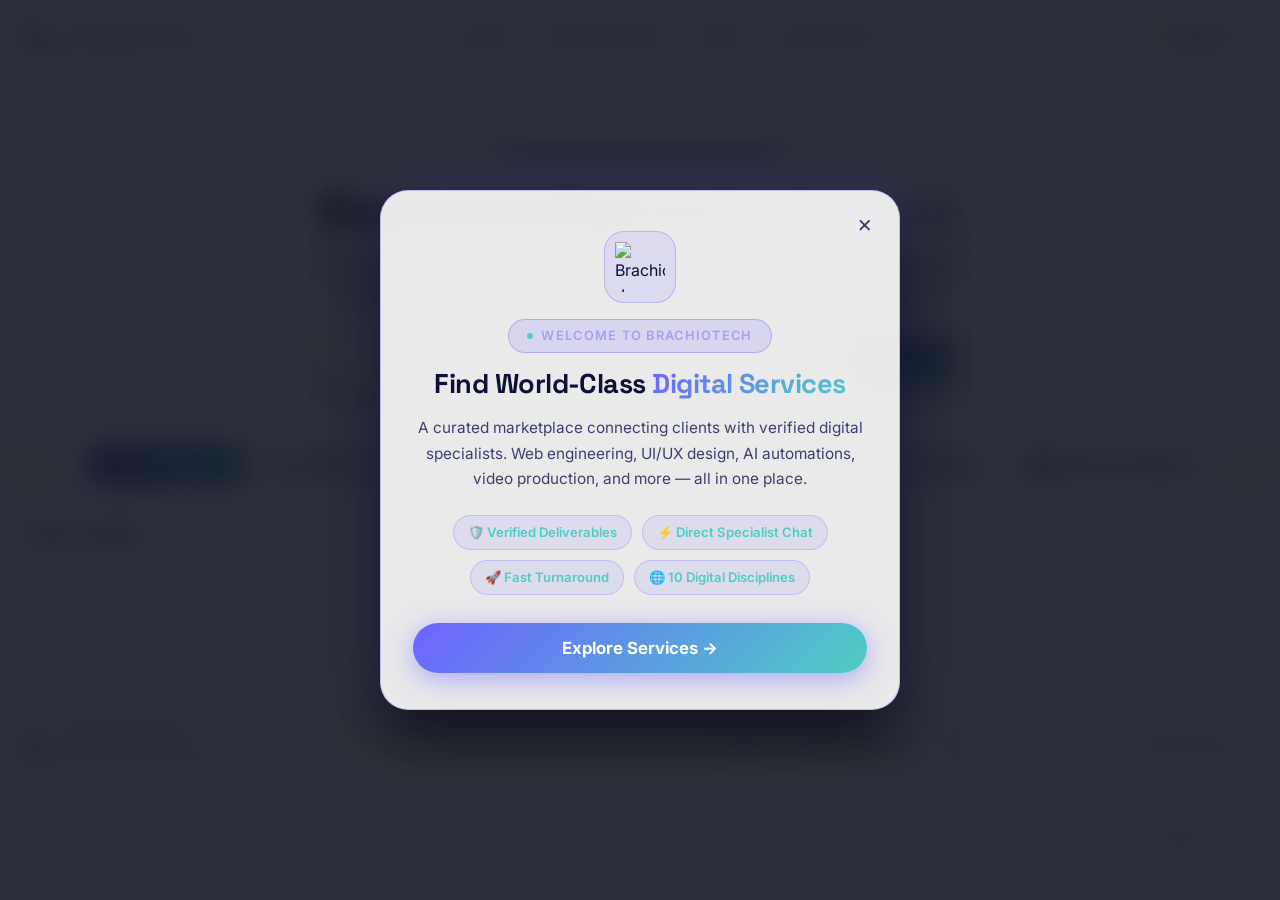
==== commit 55a5a661: "Add files via upload" ====
--- a/index.html
+++ b/index.html
@@ -3,11 +3,11 @@
 <head>
   <meta charset="UTF-8" />
   <meta name="viewport" content="width=device-width, initial-scale=1.0" />
-  <meta name="description" content="BrachioTech — The curated marketplace for world-class digital services. Web development, UI/UX, AI automation, video production, and custom software." />
-  <meta name="keywords" content="BrachioTech, marketplace, freelance services, web development, UI/UX design, AI solutions, video editing, mobile apps, digital services" />
+  <meta name="description" content="BrachioTech — Explore verified digital services. Web development, UI/UX design, AI automations, mobile apps, video production, and custom software." />
+  <meta name="keywords" content="BrachioTech, digital services marketplace, hire developer, UI UX designer, AI automations, video editor" />
   <meta name="author" content="BrachioTech" />
   <meta property="og:title" content="BrachioTech — Digital Services Marketplace" />
-  <meta property="og:description" content="Discover and order top-tier digital services. Verified deliverables, direct contact, and guaranteed satisfaction." />
+  <meta property="og:description" content="Browse verified digital services with transparent deliverables, portfolio samples, and direct specialist chat." />
   <meta property="og:image" content="https://pub-883a584e9ef74dd49406555abdddfff2.r2.dev/IMG-20260903-WA0000.png" />
   <title>BrachioTech — Digital Services Marketplace</title>
   <link rel="icon" href="https://pub-883a584e9ef74dd49406555abdddfff2.r2.dev/IMG-20260903-WA0000.png" type="image/png" />
@@ -25,11 +25,11 @@
 <body>
 
 <!-- ==========================================
-     NAVIGATION
+     GLOBAL NAVIGATION
      ========================================== -->
 <nav class="navbar" id="navbar" role="navigation" aria-label="Main navigation">
   <div class="container">
-    <a href="#hero" class="nav-logo" aria-label="BrachioTech Marketplace">
+    <a href="index.html" class="nav-logo" aria-label="BrachioTech Marketplace">
       <img src="https://pub-883a584e9ef74dd49406555abdddfff2.r2.dev/IMG-20260903-WA0000.png"
            alt="BrachioTech Logo"
            width="40" height="40"
@@ -38,17 +38,15 @@
     </a>
 
     <ul class="nav-links" role="list">
-      <li><a href="#hero"         class="nav-link"        id="nav-home">Home</a></li>
-      <li><a href="#services"     class="nav-link"        id="nav-services">Explore Services</a></li>
-      <li><a href="#custom-order" class="nav-link"        id="nav-custom">Service Request</a></li>
-      <li><a href="about.html"    class="nav-link"        id="nav-about">About</a></li>
-      <li><a href="#how-it-works" class="nav-link"        id="nav-process">How It Works</a></li>
+      <li><a href="index.html"           class="nav-link active" id="nav-home">Home</a></li>
+      <li><a href="service-request.html" class="nav-link" id="nav-custom">Service Request</a></li>
+      <li><a href="about.html"           class="nav-link" id="nav-about">About</a></li>
+      <li><a href="how-it-works.html"    class="nav-link" id="nav-how">How It Works</a></li>
     </ul>
 
     <div class="nav-actions">
       <!-- Auth Container (Desktop) -->
       <div class="auth-container" id="nav-auth-container">
-        <!-- Sign in with Google button -->
         <button type="button" class="btn btn-outline btn-sm auth-login-btn" id="google-login-btn" aria-label="Sign in with Google">
           <svg class="google-icon" width="16" height="16" viewBox="0 0 24 24" aria-hidden="true">
             <path fill="#4285F4" d="M22.56 12.25c0-.78-.07-1.53-.2-2.25H12v4.26h5.92c-.26 1.37-1.04 2.53-2.21 3.31v2.77h3.57c2.08-1.92 3.28-4.74 3.28-8.09z"/>
@@ -59,7 +57,6 @@
           <span>Sign In</span>
         </button>
 
-        <!-- Logged in state: User profile info & Sign Out -->
         <div class="auth-user-menu" style="display: none;">
           <a href="upload.html" class="auth-admin-link btn btn-outline btn-sm" style="display: none;" title="Admin Dashboard">
             ⚙️ Admin
@@ -79,7 +76,6 @@
         </div>
       </div>
 
-      <a href="#services" class="btn btn-primary btn-sm nav-cta" id="nav-cta-btn">Browse Services</a>
       <button class="hamburger" id="hamburger" aria-label="Toggle menu" aria-expanded="false" aria-controls="nav-drawer">
         <span></span><span></span><span></span>
       </button>
@@ -89,11 +85,10 @@
 
 <!-- Mobile Drawer -->
 <div class="nav-drawer" id="nav-drawer" aria-label="Mobile navigation">
-  <a href="#hero"         class="nav-link" id="drawer-home">Home</a>
-  <a href="#services"     class="nav-link" id="drawer-services">Explore Services</a>
-  <a href="#custom-order" class="nav-link" id="drawer-custom">Service Request</a>
-  <a href="about.html"    class="nav-link" id="drawer-about">About</a>
-  <a href="#how-it-works" class="nav-link" id="drawer-process">How It Works</a>
+  <a href="index.html"           class="nav-link active" id="drawer-home">Home</a>
+  <a href="service-request.html" class="nav-link" id="drawer-custom">Service Request</a>
+  <a href="about.html"           class="nav-link" id="drawer-about">About</a>
+  <a href="how-it-works.html"    class="nav-link" id="drawer-how">How It Works</a>
 
   <div class="drawer-auth-box" style="padding-top: 14px; border-top: 1px solid var(--border-subtle); margin-top: 8px;">
     <div class="auth-container" id="drawer-auth-container">
@@ -128,411 +123,124 @@
 </div>
 
 <!-- ==========================================
-     MARKETPLACE HERO SECTION
+     MARKETPLACE HEADER & SEARCH SECTION
      ========================================== -->
-<section id="hero" aria-label="Marketplace Hero">
-  <div class="hero-bg-gradient"></div>
-  <canvas id="particles-canvas" aria-hidden="true"></canvas>
-
-  <div class="hero-content">
-    <div class="hero-badge">
-      <span class="hero-badge-dot"></span>
-      Curated Digital Services Marketplace
-    </div>
-
-    <h1 class="hero-title">
-      Find world-class <span class="gradient-text">digital services</span><br>
-      for your next breakthrough.
-    </h1>
-
-    <p class="hero-subtitle">
-      Connect with specialized digital talents offering web engineering, UI/UX design, AI automations, video production, and high-impact digital solutions.
-    </p>
-
-    <!-- Marketplace Live Search Bar -->
-    <div class="hero-search-container">
-      <div class="hero-search-box">
-        <span class="hero-search-icon">
-          <svg width="20" height="20" viewBox="0 0 24 24" fill="none" stroke="currentColor" stroke-width="2.2">
-            <circle cx="11" cy="11" r="8"/><line x1="21" y1="21" x2="16.65" y2="16.65"/>
-          </svg>
-        </span>
-        <input
-          type="text"
-          id="hero-search-input"
-          class="hero-search-input"
-          placeholder="Try 'Web Application', 'UI/UX', 'AI Chatbot', 'Video Editing'..."
-          aria-label="Search digital services"
-        />
-        <button type="button" id="hero-search-btn" class="btn btn-primary hero-search-btn">
-          Search
-        </button>
-      </div>
-
-      <!-- Quick Category Pills -->
-      <div class="hero-tags-row">
-        <span class="hero-tags-label">Popular:</span>
-        <a href="#services" class="hero-tag-pill" data-category="Web & Software Development">Web Development</a>
-        <a href="#services" class="hero-tag-pill" data-category="Graphic Design & UI/UX">UI/UX Design</a>
-        <a href="#services" class="hero-tag-pill" data-category="AI & Automation">AI & Automation</a>
-        <a href="#services" class="hero-tag-pill" data-category="Video Editing & Animation">Video Editing</a>
-        <a href="#services" class="hero-tag-pill" data-category="Mobile Apps & Games">Mobile Apps</a>
-      </div>
-    </div>
-
-    <!-- Marketplace Metrics Stats -->
-    <div class="hero-marketplace-stats">
-      <div class="marketplace-stat-item">
-        <div class="marketplace-stat-val">10+</div>
-        <div class="marketplace-stat-desc">Core Disciplines</div>
-      </div>
-      <div class="marketplace-stat-item">
-        <div class="marketplace-stat-val">100%</div>
-        <div class="marketplace-stat-desc">Verified Deliverables</div>
-      </div>
-      <div class="marketplace-stat-item">
-        <div class="marketplace-stat-val">Direct</div>
-        <div class="marketplace-stat-desc">Direct Specialist Chat</div>
-      </div>
-      <div class="marketplace-stat-item">
-        <div class="marketplace-stat-val">Fast</div>
-        <div class="marketplace-stat-desc">Turnaround Delivery</div>
-      </div>
-    </div>
-  </div>
-</section>
+<main id="marketplace-main" style="padding-top: calc(var(--nav-height) + 24px);">
+  <section class="marketplace-page-hero">
+    <div class="container" style="text-align: center;">
+      <div class="hero-badge" style="display: inline-flex; margin-bottom: 14px;">
+        <span class="hero-badge-dot"></span> Verified Digital Marketplace
+      </div>
+      <h1 class="page-main-title" style="font-size: clamp(2rem, 4vw, 2.75rem); font-weight: 800; margin-bottom: 12px;">
+        Explore Verified <span class="gradient-text">Digital Services</span>
+      </h1>
+      <p style="color: var(--text-secondary); max-width: 680px; margin: 0 auto 28px; font-size: 1.05rem;">
+        Discover specialized talent across 10 core digital disciplines. Every service features verified deliverables, direct specialist communication, and reliable turnaround.
+      </p>
+
+      <!-- Live Search Box -->
+      <div class="hero-search-container" style="margin: 0 auto 20px;">
+        <div class="hero-search-box">
+          <span class="hero-search-icon">
+            <svg width="20" height="20" viewBox="0 0 24 24" fill="none" stroke="currentColor" stroke-width="2.2">
+              <circle cx="11" cy="11" r="8"/><line x1="21" y1="21" x2="16.65" y2="16.65"/>
+            </svg>
+          </span>
+          <input
+            type="text"
+            id="hero-search-input"
+            class="hero-search-input"
+            placeholder="Search web apps, UI/UX, AI chatbots, video editing..."
+            aria-label="Search digital services"
+          />
+          <button type="button" id="hero-search-btn" class="btn btn-primary hero-search-btn">
+            Search
+          </button>
+        </div>
+      </div>
+    </div>
+  </section>
+
+  <!-- ==========================================
+       CATEGORY NAVIGATION (STREAMLINED HORIZONTAL STRIP)
+       ========================================== -->
+  <div id="categories" class="marketplace-categories-bar-wrap" aria-label="Categories">
+    <div class="category-scroll-container">
+      <button type="button" class="category-arrow-btn category-arrow-left" id="category-scroll-left" aria-label="Scroll left">
+        <svg width="18" height="18" viewBox="0 0 24 24" fill="none" stroke="currentColor" stroke-width="2.5"><path d="M15 18l-6-6 6-6"/></svg>
+      </button>
+      <div class="category-scroll-strip" id="category-scroll-strip">
+        <button type="button" class="category-strip-btn active" data-category="All">
+          <span class="category-strip-icon">✨</span>
+          <span>All Services</span>
+        </button>
+        <button type="button" class="category-strip-btn" data-category="Web &amp; Software Development">
+          <span class="category-strip-icon">🌐</span>
+          <span>Web &amp; Software</span>
+        </button>
+        <button type="button" class="category-strip-btn" data-category="Graphic Design &amp; UI/UX">
+          <span class="category-strip-icon">🎨</span>
+          <span>UI/UX &amp; Design</span>
+        </button>
+        <button type="button" class="category-strip-btn" data-category="AI &amp; Automation">
+          <span class="category-strip-icon">🤖</span>
+          <span>AI &amp; Automation</span>
+        </button>
+        <button type="button" class="category-strip-btn" data-category="Mobile Apps &amp; Games">
+          <span class="category-strip-icon">📱</span>
+          <span>Mobile Apps</span>
+        </button>
+        <button type="button" class="category-strip-btn" data-category="Video Editing &amp; Animation">
+          <span class="category-strip-icon">🎬</span>
+          <span>Video &amp; Animation</span>
+        </button>
+        <button type="button" class="category-strip-btn" data-category="Writing &amp; Translation">
+          <span class="category-strip-icon">✍️</span>
+          <span>Writing &amp; Translation</span>
+        </button>
+        <button type="button" class="category-strip-btn" data-category="Digital Marketing &amp; Social Media">
+          <span class="category-strip-icon">📈</span>
+          <span>Marketing &amp; Social</span>
+        </button>
+        <button type="button" class="category-strip-btn" data-category="Audio &amp; Music">
+          <span class="category-strip-icon">🎵</span>
+          <span>Audio &amp; Music</span>
+        </button>
+        <button type="button" class="category-strip-btn" data-category="Business &amp; Data">
+          <span class="category-strip-icon">📊</span>
+          <span>Business &amp; Data</span>
+        </button>
+        <button type="button" class="category-strip-btn" data-category="Photography &amp; Image Editing">
+          <span class="category-strip-icon">📸</span>
+          <span>Photography</span>
+        </button>
+      </div>
+      <button type="button" class="category-arrow-btn category-arrow-right" id="category-scroll-right" aria-label="Scroll right">
+        <svg width="18" height="18" viewBox="0 0 24 24" fill="none" stroke="currentColor" stroke-width="2.5"><path d="M9 18l6-6-6-6"/></svg>
+      </button>
+    </div>
+  </div>
+
+  <!-- ==========================================
+       SERVICES LISTING GRID
+       ========================================== -->
+  <section class="section" style="padding-top: 10px; padding-bottom: 80px;" aria-label="Services list">
+    <div class="container">
+      <div class="marketplace-filter-wrap" style="justify-content: space-between; margin-bottom: 24px;">
+        <span style="font-weight: 600; font-size: 0.95rem; color: var(--text-primary);">Service Listings</span>
+        <span class="marketplace-results-count" id="marketplace-results-count">Loading services...</span>
+      </div>
+
+      <!-- Dynamic Supabase-Powered Services Grid -->
+      <div class="marketplace-grid" id="marketplace-services-grid">
+        <!-- Injected by js/marketplace.js -->
+      </div>
+    </div>
+  </section>
+</main>
 
 <!-- ==========================================
-     HORIZONTAL CATEGORIES BAR (STREAMLINED & SCROLLABLE)
-     ========================================== -->
-<div id="categories" class="marketplace-categories-bar-wrap" aria-label="Categories">
-  <div class="category-scroll-container">
-    <button type="button" class="category-arrow-btn category-arrow-left" id="category-scroll-left" aria-label="Scroll left">
-      <svg width="18" height="18" viewBox="0 0 24 24" fill="none" stroke="currentColor" stroke-width="2.5"><path d="M15 18l-6-6 6-6"/></svg>
-    </button>
-    <div class="category-scroll-strip" id="category-scroll-strip">
-      <button type="button" class="category-strip-btn active" data-category="All">
-        <span class="category-strip-icon">✨</span>
-        <span>All Services</span>
-      </button>
-      <button type="button" class="category-strip-btn" data-category="Web & Software Development">
-        <span class="category-strip-icon">🌐</span>
-        <span>Web &amp; Software</span>
-      </button>
-      <button type="button" class="category-strip-btn" data-category="Graphic Design & UI/UX">
-        <span class="category-strip-icon">🎨</span>
-        <span>UI/UX &amp; Design</span>
-      </button>
-      <button type="button" class="category-strip-btn" data-category="AI & Automation">
-        <span class="category-strip-icon">🤖</span>
-        <span>AI &amp; Automation</span>
-      </button>
-      <button type="button" class="category-strip-btn" data-category="Mobile Apps & Games">
-        <span class="category-strip-icon">📱</span>
-        <span>Mobile Apps</span>
-      </button>
-      <button type="button" class="category-strip-btn" data-category="Video Editing & Animation">
-        <span class="category-strip-icon">🎬</span>
-        <span>Video &amp; Animation</span>
-      </button>
-      <button type="button" class="category-strip-btn" data-category="Writing & Translation">
-        <span class="category-strip-icon">✍️</span>
-        <span>Writing &amp; Translation</span>
-      </button>
-      <button type="button" class="category-strip-btn" data-category="Digital Marketing & Social Media">
-        <span class="category-strip-icon">📈</span>
-        <span>Marketing &amp; Social</span>
-      </button>
-      <button type="button" class="category-strip-btn" data-category="Audio & Music">
-        <span class="category-strip-icon">🎵</span>
-        <span>Audio &amp; Music</span>
-      </button>
-      <button type="button" class="category-strip-btn" data-category="Business & Data">
-        <span class="category-strip-icon">📊</span>
-        <span>Business &amp; Data</span>
-      </button>
-      <button type="button" class="category-strip-btn" data-category="Photography & Image Editing">
-        <span class="category-strip-icon">📸</span>
-        <span>Photography</span>
-      </button>
-    </div>
-    <button type="button" class="category-arrow-btn category-arrow-right" id="category-scroll-right" aria-label="Scroll right">
-      <svg width="18" height="18" viewBox="0 0 24 24" fill="none" stroke="currentColor" stroke-width="2.5"><path d="M9 18l6-6-6-6"/></svg>
-    </button>
-  </div>
-</div>
-
-<!-- ==========================================
-     MARKETPLACE SERVICES GRID SECTION
-     ========================================== -->
-<section id="services" class="section" aria-label="Marketplace Services">
-  <div class="container">
-    <div class="section-header reveal">
-      <span class="section-tag">
-        <svg width="12" height="12" viewBox="0 0 24 24" fill="currentColor"><circle cx="12" cy="12" r="8"/></svg>
-        Marketplace Listings
-      </span>
-      <h2 class="section-title">Browse Verified <span class="gradient-text">Services</span></h2>
-      <p class="section-subtitle">Real-time listings synchronized with our database. Click any service to view full specifications, gallery, and direct contact options.</p>
-    </div>
-
-    <!-- Results Count Bar -->
-    <div class="marketplace-filter-wrap" style="justify-content: flex-end; margin-bottom: 20px;">
-      <span class="marketplace-results-count" id="marketplace-results-count">Loading services...</span>
-    </div>
-
-    <!-- Services Dynamic Grid (Supabase Powered) -->
-    <div class="marketplace-grid" id="marketplace-services-grid">
-      <!-- Injected by js/marketplace.js -->
-    </div>
-  </div>
-</section>
-
-<!-- ==========================================
-     HOW THE MARKETPLACE WORKS SECTION
-     ========================================== -->
-<section id="how-it-works" class="section" aria-label="How the marketplace works">
-  <div class="container">
-    <div class="section-header reveal">
-      <span class="section-tag">
-        <svg width="12" height="12" viewBox="0 0 24 24" fill="currentColor"><circle cx="12" cy="12" r="8"/></svg>
-        Simple Workflow
-      </span>
-      <h2 class="section-title">How BrachioTech <span class="gradient-text">Works</span></h2>
-      <p class="section-subtitle">A seamless journey connecting you with verified digital deliverables.</p>
-    </div>
-
-    <div class="steps-grid">
-      <div class="step-card reveal" id="step-1">
-        <div class="step-number">01</div>
-        <div class="step-icon">
-          <svg width="24" height="24" viewBox="0 0 24 24" fill="none" stroke="currentColor" stroke-width="2">
-            <circle cx="11" cy="11" r="8"/><line x1="21" y1="21" x2="16.65" y2="16.65"/>
-          </svg>
-        </div>
-        <h3>Explore &amp; Discover</h3>
-        <p>Browse through specialized service listings with transparent descriptions, previous samples, and pricing options.</p>
-      </div>
-
-      <div class="step-connector reveal reveal-delay-1" aria-hidden="true">
-        <svg width="24" height="24" viewBox="0 0 24 24" fill="none" stroke="currentColor" stroke-width="2"><path d="M5 12h14M12 5l7 7-7 7"/></svg>
-      </div>
-
-      <div class="step-card reveal reveal-delay-1" id="step-2">
-        <div class="step-number">02</div>
-        <div class="step-icon">
-          <svg width="24" height="24" viewBox="0 0 24 24" fill="none" stroke="currentColor" stroke-width="2">
-            <path d="M21 15a2 2 0 01-2 2H7l-4 4V5a2 2 0 012-2h14a2 2 0 012 2z"/>
-          </svg>
-        </div>
-        <h3>Direct Contact &amp; Brief</h3>
-        <p>Click on any service to connect directly with the provider via WhatsApp, LinkedIn, or social channels to agree on requirements.</p>
-      </div>
-
-      <div class="step-connector reveal reveal-delay-2" aria-hidden="true">
-        <svg width="24" height="24" viewBox="0 0 24 24" fill="none" stroke="currentColor" stroke-width="2"><path d="M5 12h14M12 5l7 7-7 7"/></svg>
-      </div>
-
-      <div class="step-card reveal reveal-delay-2" id="step-3">
-        <div class="step-number">03</div>
-        <div class="step-icon">
-          <svg width="24" height="24" viewBox="0 0 24 24" fill="none" stroke="currentColor" stroke-width="2">
-            <path d="M22 11.08V12a10 10 0 11-5.93-9.14"/><polyline points="22 4 12 14.01 9 11.01"/>
-          </svg>
-        </div>
-        <h3>Delivery &amp; Launch</h3>
-        <p>Receive your completed deliverables on schedule with guaranteed quality, revision rounds, and verified client satisfaction.</p>
-      </div>
-    </div>
-  </div>
-</section>
-
-<!-- ==========================================
-     SECONDARY SECTION: CUSTOM ENTERPRISE REQUEST
-     (Reserved for tailored custom inquiries)
-     ========================================== -->
-<section id="custom-order" class="custom-order-section" aria-label="Custom Project Request">
-  <div class="container">
-    <div class="custom-order-box reveal">
-      <div class="section-header" style="margin-bottom: 36px;">
-        <span class="section-tag">
-          <svg width="12" height="12" viewBox="0 0 24 24" fill="currentColor"><circle cx="12" cy="12" r="8"/></svg>
-          Direct Platform Inquiries
-        </span>
-        <h2 class="section-title">Submit a <span class="gradient-text">Service Request</span></h2>
-        <p class="section-subtitle">
-          Have an extensive custom project or bespoke technical requirement not listed above? Submit your request directly to BrachioTech platform management.
-        </p>
-      </div>
-
-      <div class="contact-grid">
-        <!-- Quick Info -->
-        <div class="contact-info reveal">
-          <h3>Bespoke Inquiries</h3>
-          <p>We review custom project requests and coordinate with specialized engineering teams to provide proposals within 24 hours.</p>
-
-          <div class="contact-channels">
-            <div class="contact-channel" style="pointer-events: none;">
-              <div class="contact-channel-icon" aria-hidden="true">
-                <svg width="18" height="18" viewBox="0 0 24 24" fill="none" stroke="currentColor" stroke-width="2">
-                  <path d="M22 16.92v3a2 2 0 0 1-2.18 2 19.79 19.79 0 0 1-8.63-3.07 19.5 19.5 0 0 1-6-6 19.79 19.79 0 0 1-3.07-8.67A2 2 0 0 1 4.11 2h3a2 2 0 0 1 2 1.72 12.84 12.84 0 0 0 .7 2.81 2 2 0 0 1-.45 2.11L8.09 9.91a16 16 0 0 0 6 6l1.27-1.27a2 2 0 0 1 2.11-.45 12.84 12.84 0 0 0 2.81.7A2 2 0 0 1 22 16.92z"/>
-                </svg>
-              </div>
-              <div>
-                <div style="font-weight:600;color:var(--text-primary);margin-bottom:2px;">Platform Review</div>
-                <div>Requests reviewed within 24h</div>
-              </div>
-            </div>
-          </div>
-        </div>
-
-        <!-- Project Form -->
-        <div class="reveal reveal-delay-2">
-          <form class="contact-form multi-step-form" id="contact-form" novalidate aria-label="Project request form">
-            <div class="form-progress" aria-label="Form progress">
-              <div class="form-progress-bar" id="form-progress-bar" style="width: 25%"></div>
-            </div>
-            <div class="form-step-indicator" id="form-step-indicator" aria-live="polite">Step 1 of 4</div>
-
-            <!-- STEP 1 -->
-            <div class="form-step active" id="step-1-form" data-step="1">
-              <div class="form-step-title">
-                <span class="step-pill">1</span>
-                Your Details
-              </div>
-
-              <div class="form-row">
-                <div class="form-group">
-                  <label for="contact-name" class="form-label">Full Name <span class="required">*</span></label>
-                  <input type="text" id="contact-name" name="name" class="form-input" placeholder="Your Name" required autocomplete="name" />
-                </div>
-                <div class="form-group">
-                  <label for="contact-email" class="form-label">Email Address <span class="required">*</span></label>
-                  <input type="email" id="contact-email" name="email" class="form-input" placeholder="you@example.com" required autocomplete="email" />
-                </div>
-              </div>
-
-              <div class="form-actions">
-                <div></div>
-                <button type="button" class="btn btn-primary form-next" id="step1-next" data-next="2">
-                  Next
-                  <svg width="16" height="16" viewBox="0 0 24 24" fill="none" stroke="currentColor" stroke-width="2.5"><path d="M5 12h14M12 5l7 7-7 7"/></svg>
-                </button>
-              </div>
-            </div>
-
-            <!-- STEP 2 -->
-            <div class="form-step" id="step-2-form" data-step="2">
-              <div class="form-step-title">
-                <span class="step-pill">2</span>
-                Project Type &amp; Budget
-              </div>
-
-              <div class="form-group">
-                <label class="form-label">Domain Area <span class="required">*</span></label>
-                <div class="option-grid" id="project-type-grid" role="group" aria-label="Project type">
-                  <button type="button" class="option-btn" data-value="Web Application">Web Application</button>
-                  <button type="button" class="option-btn" data-value="Mobile App">Mobile App</button>
-                  <button type="button" class="option-btn" data-value="AI Automation">AI Automation</button>
-                  <button type="button" class="option-btn" data-value="Full Platform">Full Platform</button>
-                </div>
-                <input type="hidden" id="project-type" name="project_type" />
-              </div>
-
-              <div class="form-group">
-                <label class="form-label">Estimated Budget <span class="required">*</span></label>
-                <div class="option-grid" id="budget-grid" role="group" aria-label="Budget range">
-                  <button type="button" class="option-btn" data-value="$100–$300">$100 – $300</button>
-                  <button type="button" class="option-btn" data-value="$300–$700">$300 – $700</button>
-                  <button type="button" class="option-btn" data-value="$700–$1500">$700 – $1500</button>
-                  <button type="button" class="option-btn" data-value="$1500+">$1500+</button>
-                </div>
-                <input type="hidden" id="budget" name="budget" />
-              </div>
-
-              <div class="form-actions">
-                <button type="button" class="btn btn-outline form-prev" id="step2-prev" data-prev="1">Back</button>
-                <button type="button" class="btn btn-primary form-next" id="step2-next" data-next="3">Next</button>
-              </div>
-            </div>
-
-            <!-- STEP 3 -->
-            <div class="form-step" id="step-3-form" data-step="3">
-              <div class="form-step-title">
-                <span class="step-pill">3</span>
-                Project Assets
-              </div>
-
-              <div class="form-group">
-                <label class="form-label">Available Assets:</label>
-                <div class="checkbox-grid">
-                  <label class="checkbox-option">
-                    <input type="checkbox" name="assets" value="Design Ready" />
-                    <span class="checkbox-custom"></span>
-                    <span class="checkbox-label">UI/UX Design Ready</span>
-                  </label>
-                  <label class="checkbox-option">
-                    <input type="checkbox" name="assets" value="Specification Doc" />
-                    <span class="checkbox-custom"></span>
-                    <span class="checkbox-label">Detailed Spec Doc</span>
-                  </label>
-                  <label class="checkbox-option">
-                    <input type="checkbox" name="assets" value="Brand / Logo" />
-                    <span class="checkbox-custom"></span>
-                    <span class="checkbox-label">Brand &amp; Logo</span>
-                  </label>
-                  <label class="checkbox-option">
-                    <input type="checkbox" name="assets" value="Backend API" />
-                    <span class="checkbox-custom"></span>
-                    <span class="checkbox-label">Existing Backend API</span>
-                  </label>
-                </div>
-              </div>
-
-              <div class="form-actions">
-                <button type="button" class="btn btn-outline form-prev" id="step3-prev" data-prev="2">Back</button>
-                <button type="button" class="btn btn-primary form-next" id="step3-next" data-next="4">Next</button>
-              </div>
-            </div>
-
-            <!-- STEP 4 -->
-            <div class="form-step" id="step-4-form" data-step="4">
-              <div class="form-step-title">
-                <span class="step-pill">4</span>
-                Project Scope
-              </div>
-
-              <div class="form-group">
-                <label for="contact-message" class="form-label">Brief Description <span class="required">*</span></label>
-                <textarea id="contact-message" name="message" class="form-textarea" placeholder="Describe your custom project requirements, timeline, and goals..." required></textarea>
-              </div>
-
-              <div class="form-actions">
-                <button type="button" class="btn btn-outline form-prev" id="step4-prev" data-prev="3">Back</button>
-                <button type="submit" class="btn btn-primary form-submit" id="contact-submit">
-                  Send Custom Request
-                </button>
-              </div>
-            </div>
-
-            <!-- SUCCESS & ERROR STATES -->
-            <div class="form-success-state" id="form-success-state" aria-live="polite" role="status" hidden>
-              <div class="success-icon">✅</div>
-              <h3>Request Submitted!</h3>
-              <p>Thank you. Platform management will review your custom request and contact you shortly.</p>
-            </div>
-            <div class="form-error" id="form-error" role="alert" aria-live="assertive" hidden>
-              ❌ Failed to send request. Please try again or submit your details again.
-            </div>
-          </form>
-        </div>
-      </div>
-    </div>
-  </div>
-</section>
-
-<!-- ==========================================
-     FOOTER
+     GLOBAL FOOTER
      ========================================== -->
 <footer role="contentinfo">
   <div class="container">
@@ -550,12 +258,10 @@
       </div>
 
       <nav class="footer-nav" aria-label="Footer navigation">
-        <a href="#hero">Home</a>
-        <a href="#services">Services</a>
-        <a href="#categories">Categories</a>
+        <a href="index.html">Home</a>
+        <a href="service-request.html">Service Request</a>
         <a href="about.html">About</a>
-        <a href="#how-it-works">How It Works</a>
-        <a href="#custom-order">Service Request</a>
+        <a href="how-it-works.html">How It Works</a>
         <a href="admin-login.html" style="color: var(--accent-primary);">Admin Portal ↗</a>
       </nav>
     </div>
@@ -578,7 +284,10 @@
   </div>
 </footer>
 
-<!-- First-time / 10% Intro Welcome Modal -->
+<!-- ==========================================
+     FIRST-VISIT WELCOME INTRO MODAL
+     (shown once per browser — localStorage gated)
+     ========================================== -->
 <div class="intro-modal-backdrop" id="intro-modal-overlay" aria-hidden="true" role="dialog" aria-modal="true" aria-labelledby="intro-modal-title">
   <div class="intro-modal-card">
     <button type="button" class="intro-modal-close" id="intro-modal-close" aria-label="Close modal">×</button>
@@ -586,7 +295,7 @@
       <img src="https://pub-883a584e9ef74dd49406555abdddfff2.r2.dev/IMG-20260903-WA0000.png"
            alt="BrachioTech Logo"
            class="intro-modal-logo"
-           width="56" height="56" />
+           width="64" height="64" />
     </div>
     <div class="hero-badge" style="margin-bottom: 14px; display: inline-flex;">
       <span class="hero-badge-dot"></span> Welcome to BrachioTech
@@ -595,15 +304,16 @@
       Find World-Class <span class="gradient-text">Digital Services</span>
     </h2>
     <p class="intro-modal-text">
-      Connect with specialized digital talents offering web engineering, UI/UX design, AI automations, video production, and high-impact digital solutions for your next breakthrough.
+      A curated marketplace connecting clients with verified digital specialists. Web engineering, UI/UX design, AI automations, video production, and more — all in one place.
     </p>
     <div class="intro-modal-features">
       <div class="intro-feature-pill">🛡️ Verified Deliverables</div>
       <div class="intro-feature-pill">⚡ Direct Specialist Chat</div>
       <div class="intro-feature-pill">🚀 Fast Turnaround</div>
+      <div class="intro-feature-pill">🌐 10 Digital Disciplines</div>
     </div>
     <button type="button" class="intro-modal-btn" id="intro-modal-started-btn">
-      Started
+      Explore Services →
     </button>
   </div>
 </div>
@@ -611,11 +321,10 @@
 <div class="toast-container" id="toast-container" aria-live="polite"></div>
 
 <!-- Scripts -->
-<script src="https://cdn.jsdelivr.net/npm/@emailjs/browser@4/dist/email.min.js"></script>
-<script src="js/particles.js" defer></script>
 <script src="js/theme.js"></script>
 <script src="js/main.js" defer></script>
 <script type="module" src="js/auth.js"></script>
+<script type="module" src="js/announcements.js"></script>
 <script type="module" src="js/marketplace.js"></script>
 
 </body>
--- a/css/style.css
+++ b/css/style.css
@@ -37,6 +37,7 @@
 
   --border-glass: 1px solid rgba(255, 255, 255, 0.1);
   --border-accent: 1px solid rgba(108, 99, 255, 0.4);
+  --border-subtle: rgba(255, 255, 255, 0.08);
 
   --radius-sm: 8px;
   --radius-md: 16px;
@@ -75,6 +76,7 @@
   --shadow-glow: 0 0 40px rgba(108, 99, 255, 0.2);
 
   --border-glass: 1px solid rgba(108, 99, 255, 0.15);
+  --border-subtle: rgba(108, 99, 255, 0.1);
   --bg-card: rgba(255, 255, 255, 0.9);
 }
 
@@ -454,6 +456,84 @@
 .auth-admin-link:hover {
   background: rgba(108, 99, 255, 0.25);
   color: #fff;
+}
+
+/* User announcement modal */
+.announcement-modal-backdrop {
+  position: fixed;
+  inset: 0;
+  z-index: 1200;
+  display: flex;
+  align-items: center;
+  justify-content: center;
+  padding: 20px;
+  background: rgba(4, 7, 20, 0.72);
+  backdrop-filter: blur(8px);
+  opacity: 0;
+  transition: opacity 0.2s ease;
+}
+
+.announcement-modal-backdrop.visible { opacity: 1; }
+
+.announcement-modal-card {
+  position: relative;
+  width: min(100%, 520px);
+  padding: 38px 34px 32px;
+  background: var(--bg-card);
+  border: var(--border-glass);
+  border-radius: var(--radius-lg);
+  box-shadow: var(--shadow-lg);
+  transform: scale(0.94) translateY(10px);
+  transition: transform 0.22s ease;
+}
+
+.announcement-modal-backdrop.visible .announcement-modal-card { transform: scale(1) translateY(0); }
+
+.announcement-modal-close {
+  position: absolute;
+  top: 14px;
+  right: 16px;
+  width: 32px;
+  height: 32px;
+  border: 1px solid var(--border-subtle);
+  border-radius: 50%;
+  background: transparent;
+  color: var(--text-secondary);
+  font-size: 1.35rem;
+  line-height: 1;
+  cursor: pointer;
+}
+
+.announcement-modal-close:hover { color: var(--text-primary); border-color: var(--accent-primary); }
+
+.announcement-modal-icon {
+  display: flex;
+  align-items: center;
+  justify-content: center;
+  width: 44px;
+  height: 44px;
+  margin-bottom: 16px;
+  border-radius: 12px;
+  background: var(--gradient-primary);
+  color: #fff;
+  font-size: 1.4rem;
+  font-weight: 800;
+}
+
+.announcement-modal-eyebrow {
+  margin: 0 0 6px;
+  color: var(--accent-primary);
+  font-size: 0.78rem;
+  font-weight: 700;
+  letter-spacing: 0.08em;
+  text-transform: uppercase;
+}
+
+.announcement-modal-title { margin: 0 0 14px; color: var(--text-primary); font-size: 1.5rem; }
+.announcement-modal-content { margin: 0 0 24px; color: var(--text-secondary); line-height: 1.7; white-space: pre-wrap; }
+
+@media (max-width: 520px) {
+  .announcement-modal-card { padding: 34px 22px 24px; }
 }
 
 /* Hamburger */
@@ -2683,6 +2763,12 @@
    BRACHIOTECH MARKETPLACE STYLES (FIVERR-LIKE PLATFORM)
    ============================================================ */
 
+/* ---- Marketplace Page Hero (services.html) ---- */
+.marketplace-page-hero {
+  padding: 40px 0 20px;
+  text-align: center;
+}
+
 /* ---- Marketplace Hero Search ---- */
 .hero-search-container {
   width: 100%;
@@ -3161,3 +3247,174 @@
   }
 }
 
+/* ---- Loading Spinner (used by marketplace.js on all pages) ---- */
+.admin-spinner {
+  width: 36px;
+  height: 36px;
+  border: 3px solid rgba(108, 99, 255, 0.15);
+  border-top-color: var(--accent-primary);
+  border-radius: 50%;
+  animation: spin 0.75s linear infinite;
+}
+
+@keyframes spin {
+  to { transform: rotate(360deg); }
+}
+
+/* ============================================
+   PHASE 4: FREELANCER CARD, PRICE & GMAIL STYLES
+   ============================================ */
+
+/* Product Price Display Enhancement */
+.product-price-block {
+  display: flex;
+  align-items: baseline;
+  gap: 8px;
+  margin-bottom: 20px;
+}
+
+.product-price-prefix {
+  font-size: 0.95rem;
+  color: var(--text-muted);
+  font-weight: 500;
+  text-transform: uppercase;
+  letter-spacing: 0.05em;
+}
+
+.product-price-amount {
+  font-size: clamp(1.6rem, 3vw, 2.2rem);
+  font-weight: 800;
+  color: var(--text-primary);
+  display: inline-flex;
+  align-items: baseline;
+  gap: 6px;
+}
+
+.product-price-currency {
+  font-size: 0.85rem;
+  font-weight: 700;
+  color: var(--accent-primary);
+  background: rgba(108, 99, 255, 0.12);
+  border: 1px solid rgba(108, 99, 255, 0.25);
+  padding: 2px 8px;
+  border-radius: var(--radius-sm);
+  vertical-align: middle;
+}
+
+/* Freelancer Profile Card */
+.product-freelancer-card {
+  background: var(--bg-card);
+  border: 1px solid var(--border-glass, rgba(255, 255, 255, 0.1));
+  border-radius: var(--radius-lg);
+  padding: 22px 24px;
+  margin: 24px 0;
+  box-shadow: var(--shadow-sm);
+  transition: transform 0.2s ease, box-shadow 0.2s ease, border-color 0.2s ease;
+  position: relative;
+  overflow: hidden;
+}
+
+.product-freelancer-card:hover {
+  transform: translateY(-2px);
+  border-color: rgba(108, 99, 255, 0.35);
+  box-shadow: var(--shadow-md);
+}
+
+.freelancer-card-header {
+  display: flex;
+  align-items: center;
+  gap: 16px;
+  margin-bottom: 12px;
+}
+
+.freelancer-avatar-wrap {
+  position: relative;
+  width: 60px;
+  height: 60px;
+  flex-shrink: 0;
+}
+
+.freelancer-avatar {
+  width: 100%;
+  height: 100%;
+  border-radius: 50%;
+  object-fit: cover;
+  border: 2px solid var(--accent-primary);
+  box-shadow: 0 0 12px rgba(108, 99, 255, 0.3);
+}
+
+.freelancer-avatar-placeholder {
+  width: 100%;
+  height: 100%;
+  border-radius: 50%;
+  background: var(--gradient-primary);
+  color: #fff;
+  font-weight: 700;
+  font-size: 1.2rem;
+  display: flex;
+  align-items: center;
+  justify-content: center;
+  border: 2px solid var(--accent-primary);
+}
+
+.freelancer-verified-badge {
+  position: absolute;
+  bottom: -2px;
+  right: -2px;
+  width: 20px;
+  height: 20px;
+  background: #34A853;
+  color: #fff;
+  border-radius: 50%;
+  display: flex;
+  align-items: center;
+  justify-content: center;
+  border: 2px solid var(--bg-card);
+  box-shadow: 0 2px 6px rgba(0, 0, 0, 0.3);
+}
+
+.freelancer-info-block {
+  display: flex;
+  flex-direction: column;
+  gap: 3px;
+}
+
+.freelancer-badge-tag {
+  font-size: 0.72rem;
+  font-weight: 700;
+  text-transform: uppercase;
+  letter-spacing: 0.06em;
+  color: var(--accent-primary);
+}
+
+.freelancer-name {
+  font-size: 1.15rem;
+  font-weight: 700;
+  color: var(--text-primary);
+  margin: 0;
+  line-height: 1.3;
+}
+
+.freelancer-bio {
+  font-size: 0.9rem;
+  color: var(--text-secondary);
+  line-height: 1.6;
+  margin: 0;
+  padding-top: 10px;
+  border-top: 1px solid var(--border-subtle);
+}
+
+/* Platform Link: Gmail Button */
+.social-platform-btn.plat-gmail {
+  background: rgba(234, 67, 53, 0.1);
+  border: 1px solid rgba(234, 67, 53, 0.3);
+  color: #ea4335;
+}
+
+.social-platform-btn.plat-gmail:hover {
+  background: #ea4335;
+  color: #fff;
+  border-color: #ea4335;
+  box-shadow: 0 4px 16px rgba(234, 67, 53, 0.4);
+  transform: translateY(-2px);
+}
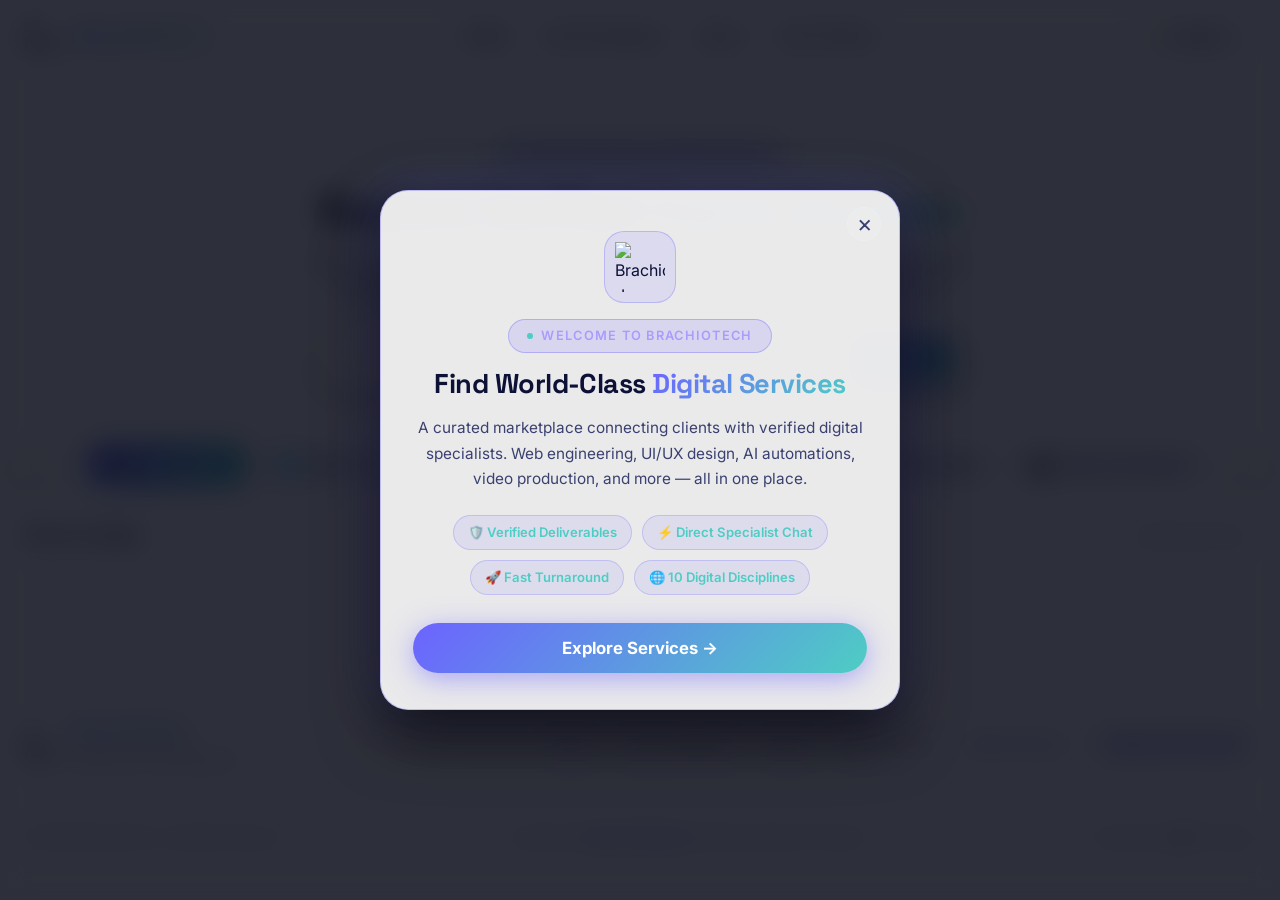
==== commit 0305dd2a: "Add files via upload" ====
--- a/index.html
+++ b/index.html
@@ -270,6 +270,7 @@
 
     <div class="footer-bottom">
       <span class="footer-copy">© 2026 BrachioTech. All rights reserved.</span>
+      <p>Created by <a href="https://elbahlouli.noxtary.com/">Adam El Bahlouli</a>, Web Developer & Founder</p>
       <a href="https://noxtary.vercel.app/"
          target="_blank" rel="noopener noreferrer"
          class="footer-powered" aria-label="Visit Noxtary">
--- a/css/style.css
+++ b/css/style.css
@@ -2468,6 +2468,196 @@
   background: rgba(255,255,255,0.06);
 }
 
+.support-project-trigger {
+  color: var(--accent-primary);
+  background: rgba(108, 99, 255, 0.1);
+  border: 1px solid rgba(108, 99, 255, 0.28);
+  font-size: 0.9rem;
+  font-weight: 700;
+  padding: 6px 14px;
+  border-radius: var(--radius-full);
+  font-family: inherit;
+  transition: all var(--transition-fast);
+}
+
+.support-project-trigger:hover {
+  color: var(--text-primary);
+  background: rgba(108, 99, 255, 0.22);
+  border-color: var(--accent-primary);
+  transform: translateY(-1px);
+}
+
+.support-modal-overlay {
+  position: fixed;
+  inset: 0;
+  z-index: 2100;
+  display: flex;
+  align-items: center;
+  justify-content: center;
+  padding: 20px;
+  background: rgba(3, 6, 20, 0.76);
+  backdrop-filter: blur(8px);
+  opacity: 0;
+  pointer-events: none;
+  transition: opacity var(--transition-base);
+}
+
+.support-modal-overlay.show {
+  opacity: 1;
+  pointer-events: auto;
+}
+
+.support-modal-card {
+  position: relative;
+  width: min(100%, 480px);
+  padding: 34px;
+  border: 1px solid rgba(255, 255, 255, 0.13);
+  border-radius: var(--radius-lg);
+  background: var(--bg-secondary);
+  box-shadow: var(--shadow-lg), 0 0 40px rgba(108, 99, 255, 0.16);
+  transform: translateY(12px) scale(0.97);
+  transition: transform var(--transition-base);
+}
+
+.support-modal-overlay.show .support-modal-card {
+  transform: translateY(0) scale(1);
+}
+
+.support-modal-close {
+  position: absolute;
+  top: 16px;
+  left: 16px;
+  width: 34px;
+  height: 34px;
+  border: 1px solid rgba(255, 255, 255, 0.12);
+  border-radius: 10px;
+  background: rgba(255, 255, 255, 0.06);
+  color: var(--text-secondary);
+  font-size: 1.5rem;
+  line-height: 1;
+  transition: all var(--transition-fast);
+}
+
+.support-modal-close:hover {
+  color: var(--text-primary);
+  background: rgba(255, 107, 107, 0.16);
+  border-color: rgba(255, 107, 107, 0.35);
+}
+
+.support-modal-heading {
+  padding-left: 28px;
+  margin-bottom: 26px;
+}
+
+.support-modal-eyebrow {
+  display: block;
+  margin-bottom: 8px;
+  color: var(--accent-secondary);
+  font-size: 0.75rem;
+  font-weight: 700;
+  letter-spacing: 0.12em;
+  text-transform: uppercase;
+}
+
+.support-modal-heading h2 {
+  margin-bottom: 8px;
+  color: var(--text-primary);
+  font-size: 1.55rem;
+}
+
+.support-modal-heading p {
+  color: var(--text-secondary);
+  font-size: 0.95rem;
+}
+
+.support-options {
+  display: grid;
+  gap: 12px;
+}
+
+.support-option {
+  display: flex;
+  align-items: center;
+  gap: 14px;
+  min-height: 76px;
+  padding: 13px 16px;
+  border: 1px solid rgba(255, 255, 255, 0.1);
+  border-radius: var(--radius-md);
+  background: rgba(255, 255, 255, 0.045);
+  transition: all var(--transition-fast);
+}
+
+.support-option:hover {
+  border-color: rgba(255, 255, 255, 0.28);
+  background: rgba(255, 255, 255, 0.09);
+  transform: translateY(-2px);
+}
+
+.support-option-logo {
+  display: grid;
+  place-items: center;
+  width: 44px;
+  height: 44px;
+  flex: 0 0 44px;
+  border-radius: 12px;
+  color: #fff;
+  font-size: 1.45rem;
+  font-weight: 800;
+  font-family: var(--font-display);
+}
+
+.support-option-paypal .support-option-logo {
+  background: #0070ba;
+  font-style: italic;
+}
+
+.support-option-payoneer .support-option-logo {
+  background: #ff4800;
+}
+
+.support-option-copy {
+  display: flex;
+  flex: 1;
+  flex-direction: column;
+  gap: 2px;
+}
+
+.support-option-copy strong {
+  color: var(--text-primary);
+  font-size: 1rem;
+}
+
+.support-option-copy small {
+  color: var(--text-secondary);
+  font-size: 0.8rem;
+}
+
+.support-option-arrow {
+  color: var(--text-muted);
+  font-size: 1.25rem;
+  direction: ltr;
+}
+
+[data-theme="light"] .support-modal-overlay {
+  background: rgba(221, 225, 245, 0.72);
+}
+
+[data-theme="light"] .support-modal-card {
+  border-color: rgba(108, 99, 255, 0.18);
+  box-shadow: var(--shadow-lg), 0 0 40px rgba(108, 99, 255, 0.12);
+}
+
+[data-theme="light"] .support-modal-close,
+[data-theme="light"] .support-option {
+  border-color: rgba(108, 99, 255, 0.14);
+  background: rgba(255, 255, 255, 0.56);
+}
+
+[data-theme="light"] .support-option:hover {
+  border-color: rgba(108, 99, 255, 0.32);
+  background: rgba(255, 255, 255, 0.9);
+}
+
 .footer-divider {
   height: 1px;
   background: rgba(255,255,255,0.06);
@@ -2506,6 +2696,24 @@
   height: 22px;
   border-radius: 5px;
   object-fit: contain;
+}
+
+.footer-bottom p {
+  margin: 0;
+  font-size: 0.85rem;
+  color: var(--text-muted);
+}
+
+.footer-bottom p a {
+  color: var(--accent-primary);
+  text-decoration: none;
+  font-weight: 600;
+  transition: all var(--transition-fast);
+}
+
+.footer-bottom p a:hover {
+  color: var(--accent-secondary, #4ecdc4);
+  text-decoration: underline;
 }
 
 /* ============================================
